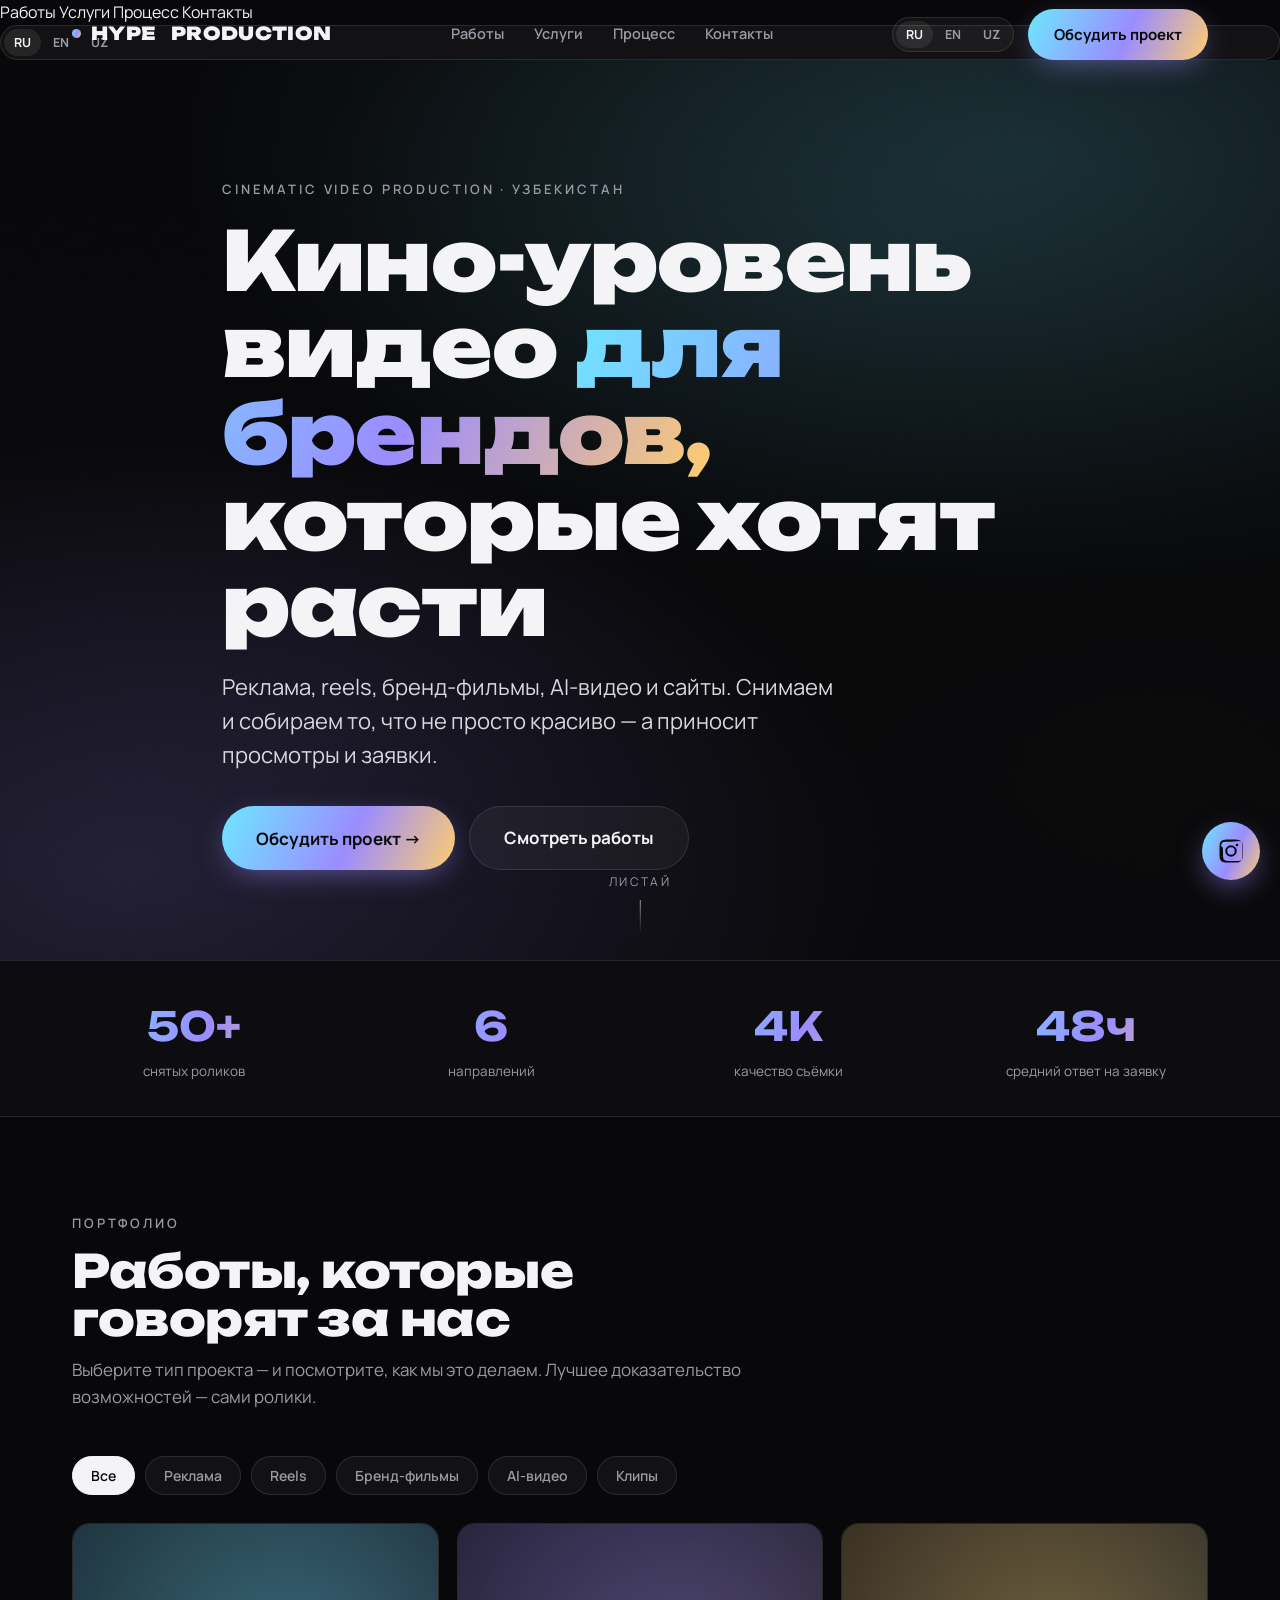
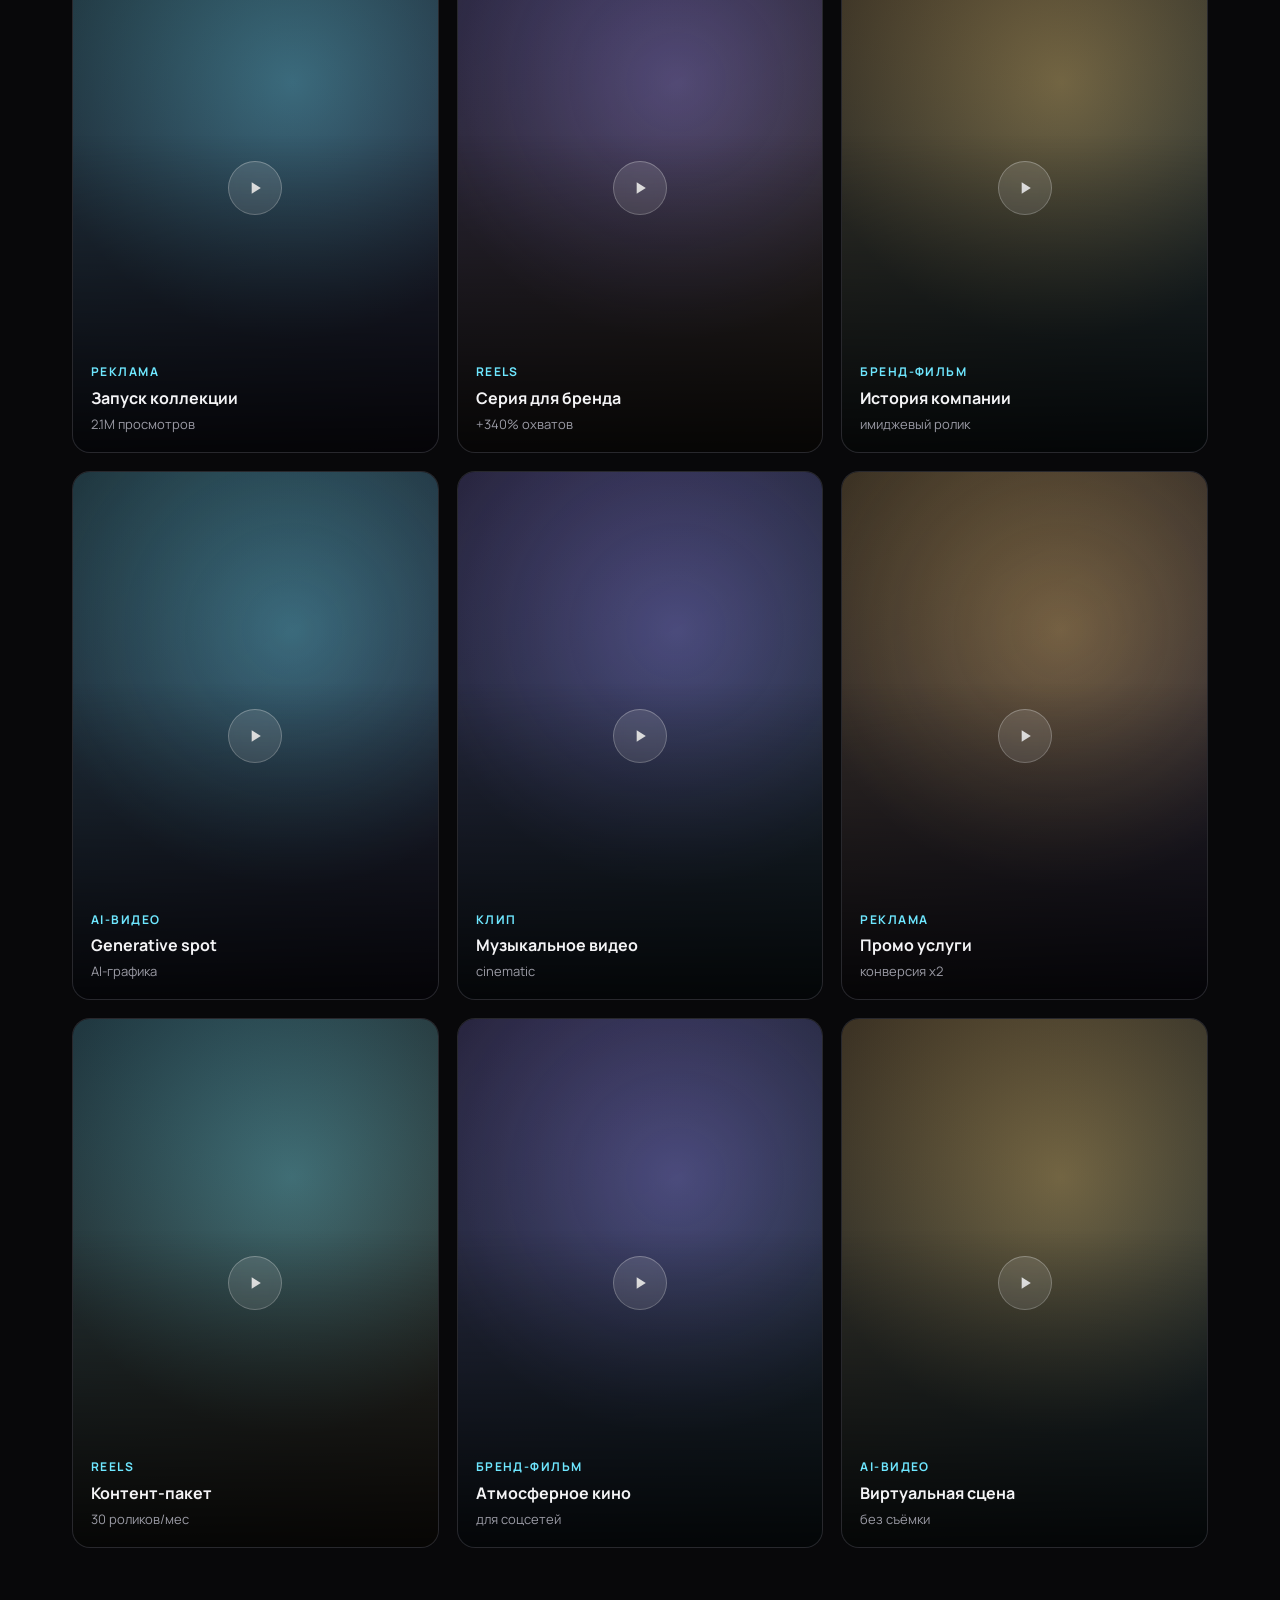
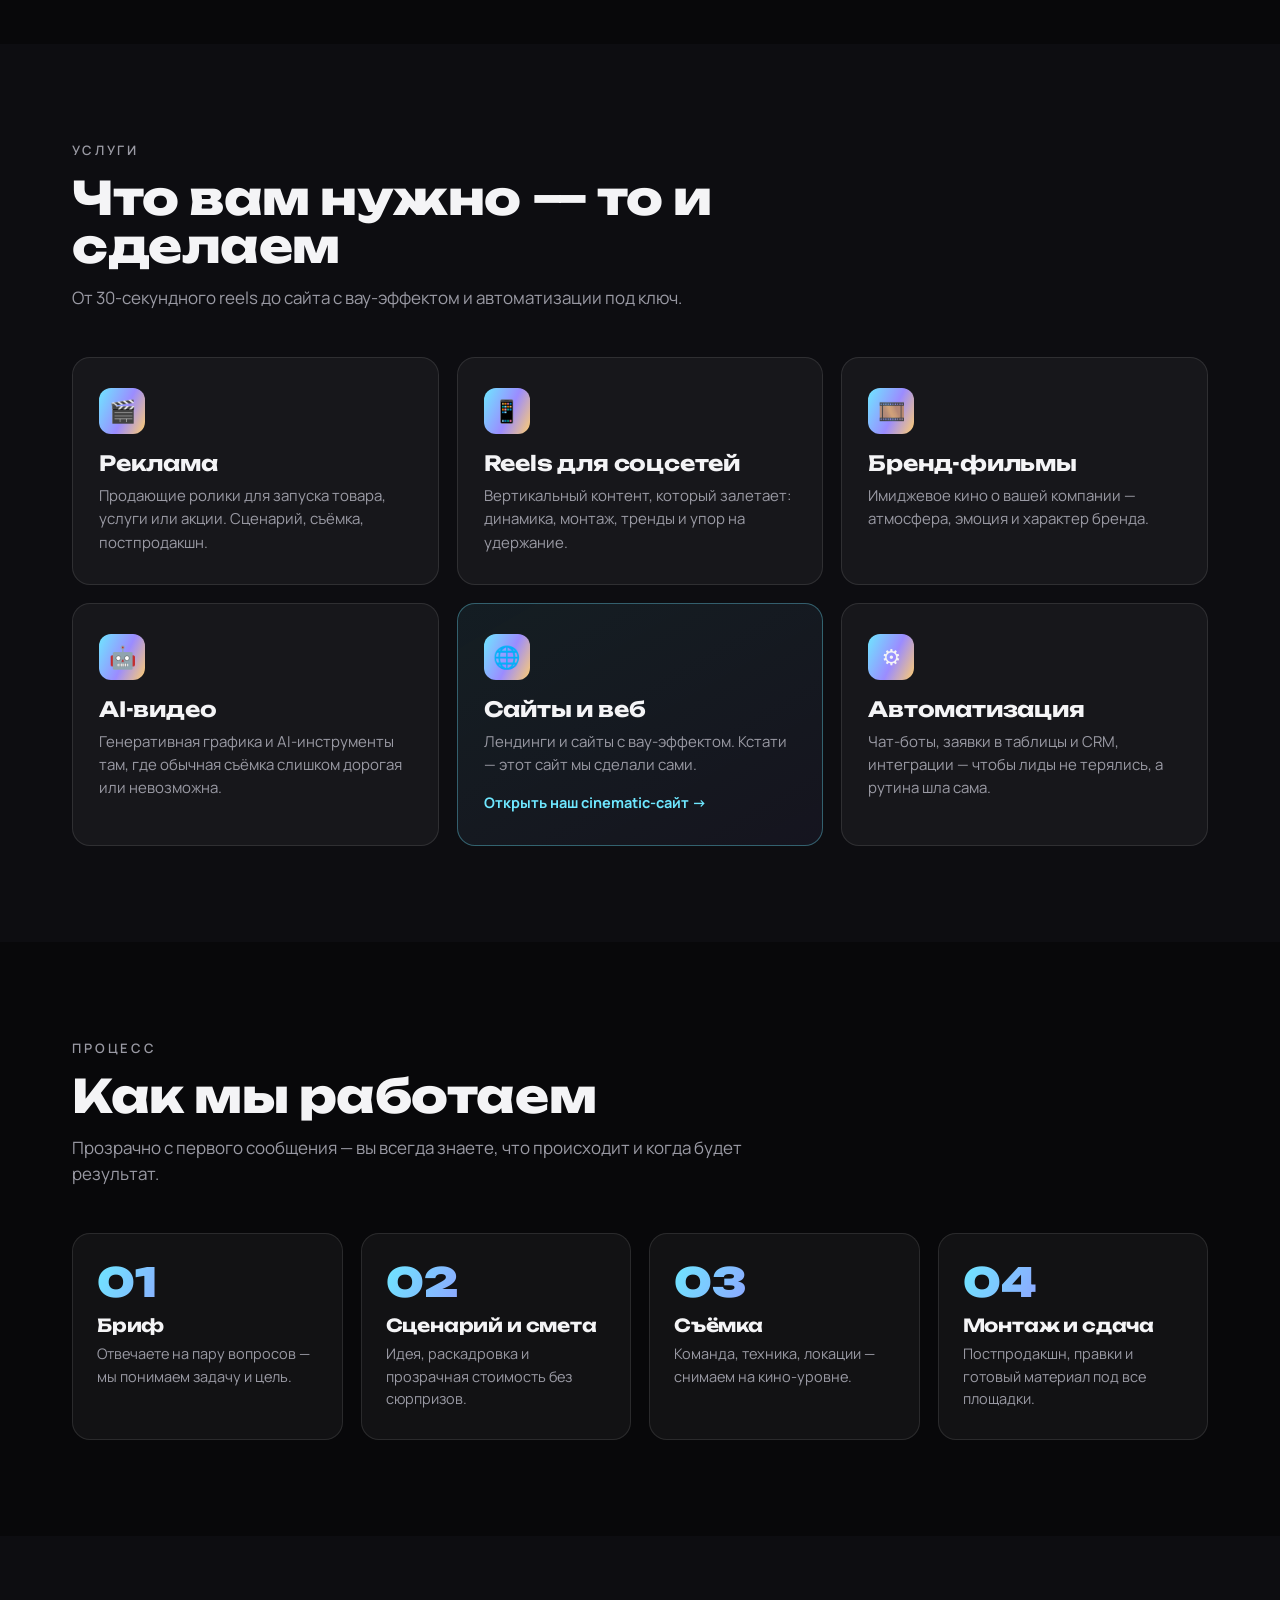
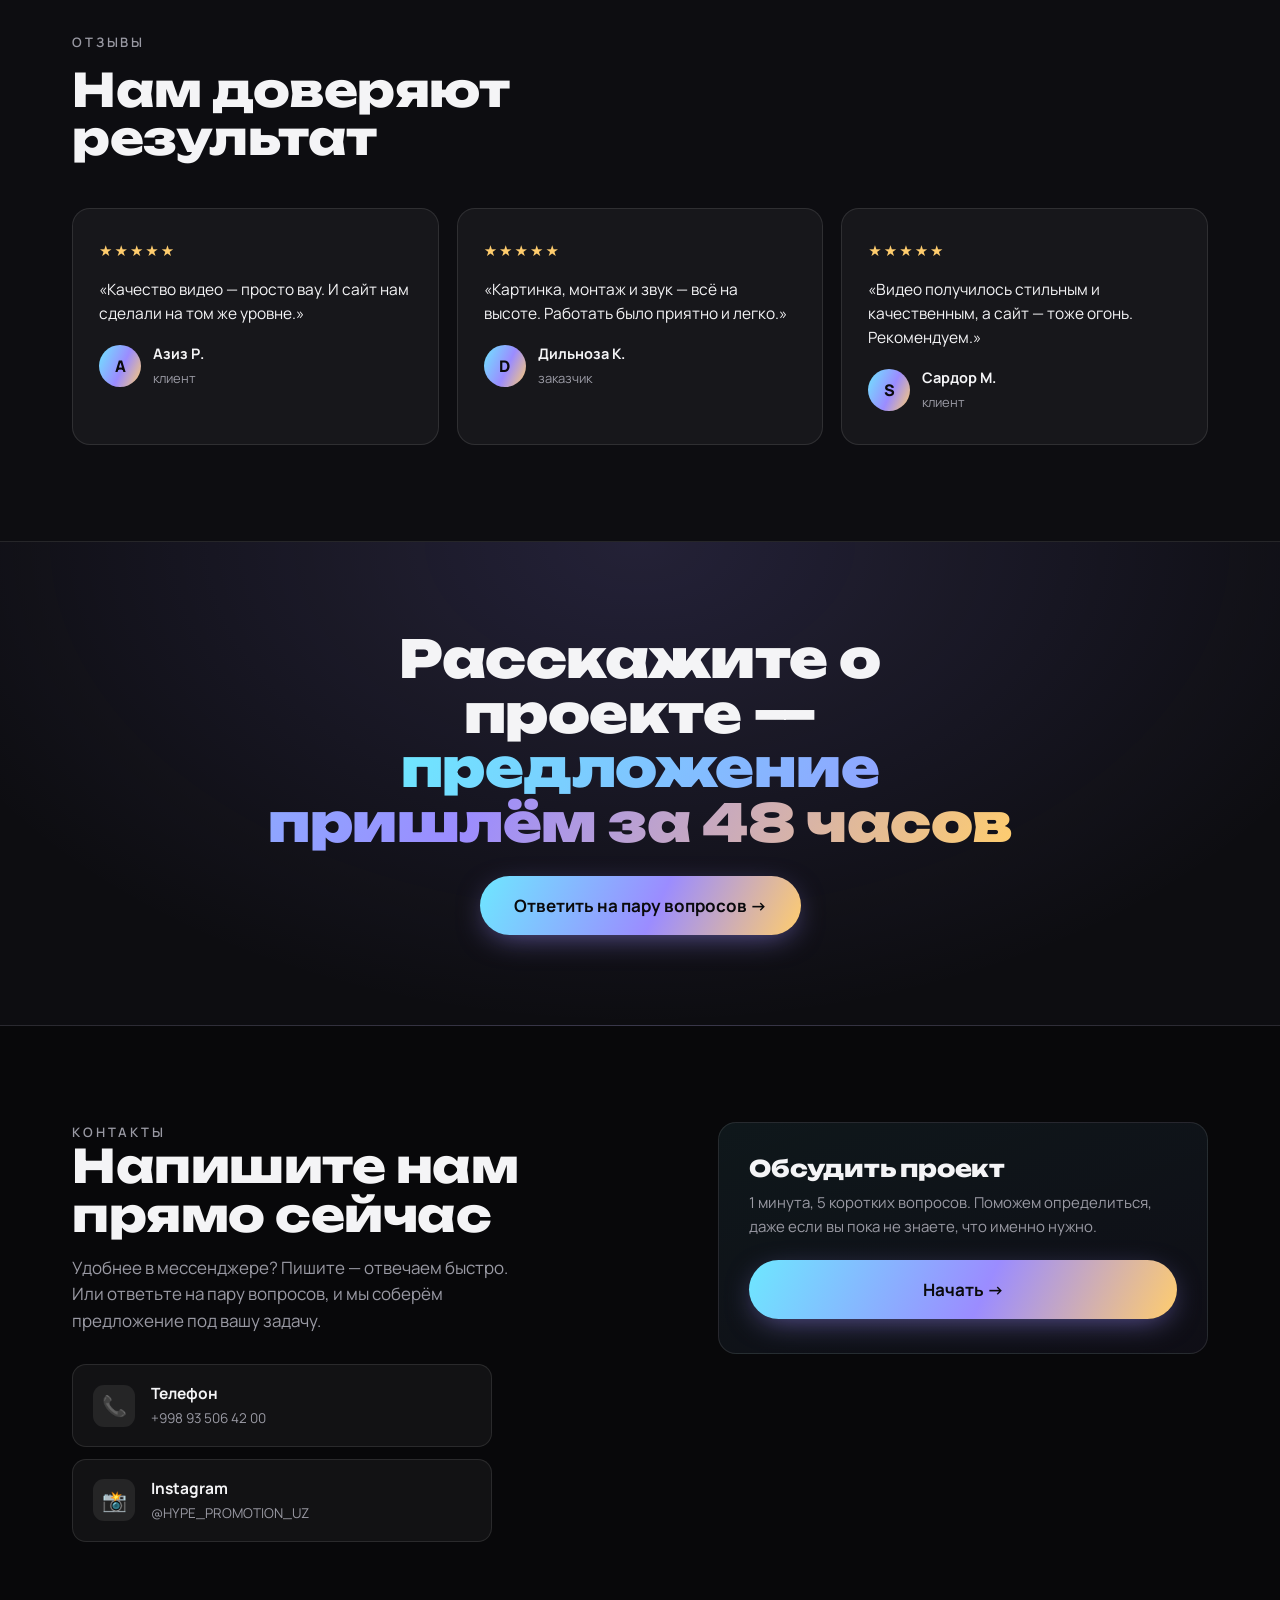
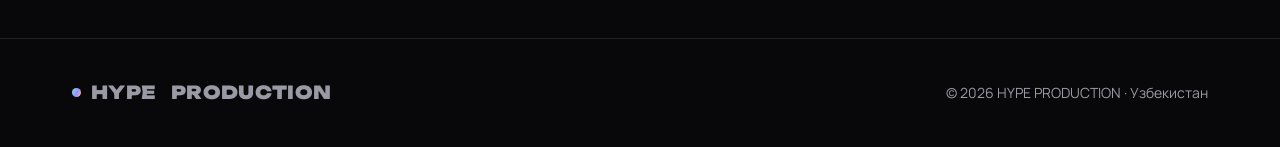
==== hype-production-site/index.html @ b5cebd7f "Update site" ====
<!DOCTYPE html>
<html lang="ru">
<head>
<meta charset="UTF-8" />
<meta name="viewport" content="width=device-width, initial-scale=1.0, viewport-fit=cover" />
<title>HYPE PRODUCTION — кино-уровень видео и сайты для брендов</title>
<meta name="description" content="HYPE PRODUCTION — студия кинематографичного видео-продакшена в Узбекистане. Реклама, reels, бренд-фильмы, AI-видео, сайты и автоматизация. Обсудите проект за 1 минуту." />

<!-- OG / превью для шеринга в соцсетях. Подставьте реальную картинку assets/og-cover.jpg (1200x630) -->
<meta property="og:type" content="website" />
<meta property="og:title" content="HYPE PRODUCTION — кино-уровень видео и сайты" />
<meta property="og:description" content="Снимаем рекламу, reels и бренд-фильмы. Делаем сайты с вау-эффектом. Узбекистан." />
<meta property="og:image" content="assets/og-cover.jpg" />
<meta name="theme-color" content="#08080a" />

<link rel="preconnect" href="https://fonts.googleapis.com" />
<link rel="preconnect" href="https://fonts.gstatic.com" crossorigin />
<link href="https://fonts.googleapis.com/css2?family=Manrope:wght@400;500;600;700;800&family=Unbounded:wght@500;700;900&display=swap" rel="stylesheet" />

<style>
  :root{
    --bg:#08080a;
    --bg-2:#0d0d11;
    --surface:rgba(255,255,255,.045);
    --surface-2:rgba(255,255,255,.08);
    --border:rgba(255,255,255,.10);
    --text:#f4f4f6;
    --muted:#9a9aa4;
    --blue:#6ee7ff;
    --purple:#9b8cff;
    --gold:#ffcd6e;
    --grad:linear-gradient(115deg,var(--blue),var(--purple) 55%,var(--gold));
    --radius:18px;
    --maxw:1180px;
  }
  *{box-sizing:border-box;margin:0;padding:0}
  html{scroll-behavior:smooth}
  body{
    background:var(--bg);
    color:var(--text);
    font-family:'Manrope',system-ui,-apple-system,Segoe UI,Roboto,sans-serif;
    line-height:1.55;
    overflow-x:hidden;
    -webkit-font-smoothing:antialiased;
  }
  h1,h2,h3,.display{font-family:'Unbounded','Manrope',sans-serif;line-height:1.05;letter-spacing:-.01em}
  a{color:inherit;text-decoration:none}
  img,video{max-width:100%;display:block}
  section{position:relative}
  .wrap{max-width:var(--maxw);margin:0 auto;padding:0 22px}
  .grad-text{background:var(--grad);-webkit-background-clip:text;background-clip:text;color:transparent}
  .kicker{font-size:13px;letter-spacing:.22em;text-transform:uppercase;color:var(--muted);font-weight:600}

  /* ---------- buttons ---------- */
  .btn{
    display:inline-flex;align-items:center;gap:9px;justify-content:center;
    font-weight:700;font-size:15px;cursor:pointer;border:0;
    padding:15px 26px;border-radius:999px;transition:.25s transform,.25s box-shadow,.25s background;
    font-family:inherit;
  }
  .btn-primary{background:var(--grad);color:#0a0a0c;box-shadow:0 8px 30px -8px rgba(155,140,255,.6)}
  .btn-primary:hover{transform:translateY(-2px);box-shadow:0 14px 40px -8px rgba(155,140,255,.75)}
  .btn-ghost{background:var(--surface);color:var(--text);border:1px solid var(--border)}
  .btn-ghost:hover{background:var(--surface-2);transform:translateY(-2px)}
  .btn-lg{padding:18px 34px;font-size:17px}

  /* ---------- nav ---------- */
  header.nav{
    position:fixed;top:0;left:0;right:0;z-index:60;
    transition:.3s background,.3s backdrop-filter,.3s border-color;
    border-bottom:1px solid transparent;
  }
  header.nav.scrolled{background:rgba(8,8,10,.72);backdrop-filter:blur(16px);border-bottom-color:var(--border)}
  .nav-inner{display:flex;align-items:center;justify-content:space-between;height:68px}
  .logo{font-family:'Unbounded';font-weight:900;font-size:18px;letter-spacing:.02em;display:flex;align-items:center;gap:10px}
  .logo b{font-weight:900}
  .logo .dot{width:9px;height:9px;border-radius:50%;background:var(--grad)}
  .nav-links{display:flex;gap:30px;align-items:center}
  .nav-links a{font-size:14.5px;color:var(--muted);font-weight:600;transition:.2s color}
  .nav-links a:hover{color:var(--text)}
  .nav-right{display:flex;align-items:center;gap:14px}
  .lang{display:flex;gap:2px;border:1px solid var(--border);border-radius:999px;padding:3px;background:var(--surface)}
  .lang button{background:none;border:0;color:var(--muted);font-size:12.5px;font-weight:700;padding:5px 10px;border-radius:999px;cursor:pointer;font-family:inherit}
  .lang button.active{background:var(--surface-2);color:var(--text)}
  .burger{display:none;background:none;border:0;cursor:pointer;flex-direction:column;gap:5px;padding:8px}
  .burger span{width:22px;height:2px;background:var(--text);border-radius:2px;transition:.3s}

  /* ---------- hero ---------- */
  .hero{min-height:100svh;display:flex;align-items:center;position:relative;overflow:hidden;padding:90px 0 60px}
  .hero-bg{position:absolute;inset:0;z-index:0}
  .hero-bg video{width:100%;height:100%;object-fit:cover;opacity:.55}
  .hero-bg::after{content:"";position:absolute;inset:0;background:
     radial-gradient(120% 90% at 80% 10%,rgba(110,231,255,.12),transparent 55%),
     radial-gradient(110% 90% at 10% 90%,rgba(155,140,255,.16),transparent 55%),
     linear-gradient(180deg,rgba(8,8,10,.55),rgba(8,8,10,.9) 75%,var(--bg))}
  /* cinematic fallback if no video loads */
  .hero-fallback{position:absolute;inset:0;background:
     radial-gradient(80% 60% at 70% 20%,rgba(110,231,255,.18),transparent 60%),
     radial-gradient(70% 60% at 20% 80%,rgba(155,140,255,.22),transparent 60%),
     radial-gradient(50% 50% at 90% 90%,rgba(255,205,110,.12),transparent 60%),#070708;
     z-index:-1}
  .hero-grain{position:absolute;inset:0;opacity:.5;mix-blend-mode:overlay;pointer-events:none;
     background-image:url("data:image/svg+xml,%3Csvg xmlns='http://www.w3.org/2000/svg' width='120' height='120'%3E%3Cfilter id='n'%3E%3CfeTurbulence type='fractalNoise' baseFrequency='.9' numOctaves='2'/%3E%3C/filter%3E%3Crect width='100%25' height='100%25' filter='url(%23n)' opacity='.5'/%3E%3C/svg%3E")}
  .hero-inner{position:relative;z-index:2;max-width:880px}
  .hero h1{font-size:clamp(38px,7vw,82px);font-weight:900;margin:18px 0 22px}
  .hero p.lead{font-size:clamp(17px,2.4vw,22px);color:#d7d7de;max-width:620px;margin-bottom:34px}
  .hero-actions{display:flex;gap:14px;flex-wrap:wrap}
  .scrollhint{position:absolute;bottom:26px;left:50%;transform:translateX(-50%);z-index:2;color:var(--muted);font-size:12px;letter-spacing:.2em;text-transform:uppercase;display:flex;flex-direction:column;align-items:center;gap:8px}
  .scrollhint::after{content:"";width:1px;height:34px;background:linear-gradient(var(--muted),transparent);animation:drop 1.8s infinite}
  @keyframes drop{0%{opacity:0;transform:translateY(-8px)}50%{opacity:1}100%{opacity:0;transform:translateY(8px)}}

  /* ---------- trust bar ---------- */
  .trust{border-top:1px solid var(--border);border-bottom:1px solid var(--border);background:var(--bg-2)}
  .trust-grid{display:grid;grid-template-columns:repeat(4,1fr);gap:10px;padding:34px 0}
  .stat{text-align:center}
  .stat .num{font-family:'Unbounded';font-size:clamp(26px,4vw,40px);font-weight:700}
  .stat .lbl{color:var(--muted);font-size:13.5px;margin-top:4px}

  /* ---------- section shell ---------- */
  .sec{padding:96px 0}
  .sec-head{max-width:680px;margin-bottom:46px}
  .sec-head h2{font-size:clamp(28px,4.6vw,46px);font-weight:800;margin:14px 0 14px}
  .sec-head p{color:var(--muted);font-size:17px}

  /* ---------- works ---------- */
  .filters{display:flex;gap:10px;flex-wrap:wrap;margin-bottom:28px}
  .filters button{background:var(--surface);border:1px solid var(--border);color:var(--muted);padding:9px 18px;border-radius:999px;font-weight:600;font-size:14px;cursor:pointer;font-family:inherit;transition:.2s}
  .filters button.active{background:var(--text);color:#0a0a0c;border-color:var(--text)}
  .works-grid{display:grid;grid-template-columns:repeat(3,1fr);gap:18px}
  .work{position:relative;aspect-ratio:9/13;border-radius:var(--radius);overflow:hidden;cursor:pointer;border:1px solid var(--border);background:#101015;transition:.3s transform}
  .work:hover{transform:translateY(-4px)}
  .work .thumb{position:absolute;inset:0;background-size:cover;background-position:center;transition:.5s transform}
  .work .thumb video{position:absolute;inset:0;width:100%;height:100%;object-fit:cover}
  .work:hover .thumb{transform:scale(1.06)}
  .work .ov{position:absolute;inset:0;display:flex;flex-direction:column;justify-content:flex-end;padding:18px;
     background:linear-gradient(180deg,transparent 40%,rgba(0,0,0,.85))}
  .work .cat{font-size:12px;letter-spacing:.12em;text-transform:uppercase;color:var(--blue);font-weight:700}
  .work .ttl{font-weight:700;font-size:16px;margin-top:4px}
  .work .res{color:var(--muted);font-size:13px;margin-top:3px}
  .work .play{position:absolute;top:50%;left:50%;transform:translate(-50%,-50%);width:54px;height:54px;border-radius:50%;
     background:rgba(255,255,255,.14);backdrop-filter:blur(6px);display:flex;align-items:center;justify-content:center;border:1px solid rgba(255,255,255,.3);transition:.3s}
  .work:hover .play{background:var(--grad);border-color:transparent}
  .work .play svg{width:20px;height:20px;fill:#fff}
  .work:hover .play svg{fill:#0a0a0c}

  /* ---------- services ---------- */
  .serv-grid{display:grid;grid-template-columns:repeat(3,1fr);gap:18px}
  .serv{background:var(--surface);border:1px solid var(--border);border-radius:var(--radius);padding:30px 26px;transition:.3s;position:relative;overflow:hidden}
  .serv:hover{background:var(--surface-2);transform:translateY(-4px)}
  .serv .ic{width:46px;height:46px;border-radius:12px;display:flex;align-items:center;justify-content:center;background:var(--grad);margin-bottom:18px;font-size:22px}
  .serv h3{font-size:21px;font-weight:700;margin-bottom:10px}
  .serv p{color:var(--muted);font-size:15px}
  .serv .lnk{margin-top:16px;display:inline-flex;align-items:center;gap:6px;color:var(--blue);font-weight:700;font-size:14.5px}
  .serv.feature{grid-column:span 1;border-color:rgba(110,231,255,.35);background:linear-gradient(150deg,rgba(110,231,255,.08),rgba(155,140,255,.06))}

  /* ---------- process ---------- */
  .steps{display:grid;grid-template-columns:repeat(4,1fr);gap:18px}
  .step{padding:28px 24px;border:1px solid var(--border);border-radius:var(--radius);background:var(--surface)}
  .step .n{font-family:'Unbounded';font-size:40px;font-weight:900;background:var(--grad);-webkit-background-clip:text;background-clip:text;color:transparent;line-height:1}
  .step h3{font-size:18px;margin:14px 0 8px;font-weight:700}
  .step p{color:var(--muted);font-size:14.5px}

  /* ---------- cases ---------- */
  .cases{display:grid;grid-template-columns:repeat(3,1fr);gap:18px}
  .case{padding:30px 26px;border:1px solid var(--border);border-radius:var(--radius);background:var(--surface)}
  .case .stars{color:var(--gold);font-size:15px;letter-spacing:2px;margin-bottom:14px}
  .case p{font-size:15.5px;margin-bottom:18px}
  .case .who{display:flex;align-items:center;gap:12px}
  .case .av{width:42px;height:42px;border-radius:50%;background:var(--grad);display:flex;align-items:center;justify-content:center;font-weight:800;color:#0a0a0c}
  .case .who b{display:block;font-size:14.5px}
  .case .who span{color:var(--muted);font-size:13px}

  /* ---------- CTA band ---------- */
  .ctaband{padding:90px 0;text-align:center;background:
     radial-gradient(60% 100% at 50% 0%,rgba(155,140,255,.16),transparent),var(--bg-2);
     border-top:1px solid var(--border);border-bottom:1px solid var(--border)}
  .ctaband h2{font-size:clamp(30px,5vw,52px);font-weight:900;max-width:760px;margin:0 auto 26px}

  /* ---------- contact ---------- */
  .contact-grid{display:grid;grid-template-columns:1.1fr .9fr;gap:48px;align-items:start}
  .contact h2{font-size:clamp(28px,4.6vw,46px);font-weight:800;margin-bottom:16px}
  .contact .sub{color:var(--muted);font-size:17px;margin-bottom:30px;max-width:460px}
  .channels{display:flex;flex-direction:column;gap:12px;max-width:420px}
  .channel{display:flex;align-items:center;gap:16px;padding:16px 20px;border:1px solid var(--border);border-radius:14px;background:var(--surface);transition:.25s}
  .channel:hover{background:var(--surface-2);transform:translateX(4px)}
  .channel .ci{width:42px;height:42px;border-radius:11px;display:flex;align-items:center;justify-content:center;font-size:20px;background:var(--surface-2)}
  .channel b{display:block;font-size:15.5px}
  .channel span{color:var(--muted);font-size:13.5px}
  .contact-card{background:linear-gradient(160deg,rgba(110,231,255,.07),rgba(155,140,255,.05));border:1px solid var(--border);border-radius:var(--radius);padding:34px 30px}
  .contact-card h3{font-size:23px;font-weight:800;margin-bottom:10px}
  .contact-card p{color:var(--muted);font-size:15px;margin-bottom:22px}

  /* ---------- footer ---------- */
  footer{padding:40px 0;border-top:1px solid var(--border);color:var(--muted);font-size:14px}
  .foot-inner{display:flex;justify-content:space-between;flex-wrap:wrap;gap:14px;align-items:center}

  /* ---------- floating + sticky ---------- */
  .float-msg{position:fixed;right:20px;bottom:20px;z-index:55;width:58px;height:58px;border-radius:50%;
     background:var(--grad);display:flex;align-items:center;justify-content:center;box-shadow:0 10px 30px -6px rgba(155,140,255,.6);transition:.3s transform;cursor:pointer}
  .float-msg:hover{transform:scale(1.08)}
  .float-msg svg{width:28px;height:28px;fill:#0a0a0c}
  .mobile-bar{display:none}

  /* ---------- reveal anim ---------- */
  .reveal{opacity:0;transform:translateY(26px);transition:.7s cubic-bezier(.2,.7,.2,1)}
  .reveal.in{opacity:1;transform:none}

  /* ====================================================
     QUIZ MODAL
  ==================================================== */
  .modal{position:fixed;inset:0;z-index:100;display:none;align-items:center;justify-content:center;padding:20px;
     background:rgba(4,4,6,.7);backdrop-filter:blur(8px)}
  .modal.open{display:flex}
  .quiz{width:100%;max-width:560px;background:linear-gradient(160deg,#101016,#0a0a0e);border:1px solid var(--border);
     border-radius:24px;overflow:hidden;position:relative;box-shadow:0 40px 120px -30px rgba(0,0,0,.8)}
  .quiz-top{padding:22px 26px 0;display:flex;align-items:center;justify-content:space-between}
  .quiz-step-lbl{font-size:12.5px;letter-spacing:.16em;text-transform:uppercase;color:var(--muted);font-weight:700}
  .quiz-close{background:none;border:0;color:var(--muted);cursor:pointer;font-size:26px;line-height:1;padding:4px}
  .progress{height:4px;background:var(--surface-2);border-radius:4px;margin:16px 26px 0;overflow:hidden}
  .progress .bar{height:100%;width:20%;background:var(--grad);border-radius:4px;transition:.4s width}
  .quiz-body{padding:26px}
  .quiz-q{font-family:'Unbounded';font-size:24px;font-weight:700;margin-bottom:6px}
  .quiz-hint{color:var(--muted);font-size:14.5px;margin-bottom:22px}
  .opts{display:flex;flex-direction:column;gap:10px}
  .opt{display:flex;align-items:center;gap:14px;padding:16px 18px;border:1px solid var(--border);border-radius:14px;
     background:var(--surface);cursor:pointer;transition:.2s;font-size:15.5px;font-weight:600;text-align:left;font-family:inherit;color:var(--text);width:100%}
  .opt:hover{background:var(--surface-2);border-color:rgba(255,255,255,.25);transform:translateX(3px)}
  .opt.sel{border-color:var(--blue);background:rgba(110,231,255,.1)}
  .opt .bullet{width:20px;height:20px;border-radius:50%;border:2px solid var(--border);flex-shrink:0;transition:.2s}
  .opt.sel .bullet{border-color:var(--blue);background:var(--blue);box-shadow:inset 0 0 0 3px #0a0a0e}
  .field{margin-bottom:14px}
  .field label{display:block;font-size:13.5px;color:var(--muted);margin-bottom:7px;font-weight:600}
  .field input,.field textarea{width:100%;background:var(--surface);border:1px solid var(--border);border-radius:12px;
     padding:14px 16px;color:var(--text);font-family:inherit;font-size:15px;transition:.2s}
  .field input:focus,.field textarea:focus{outline:none;border-color:var(--blue);background:var(--surface-2)}
  .field textarea{resize:vertical;min-height:74px}
  .quiz-nav{display:flex;justify-content:space-between;gap:12px;margin-top:22px}
  .quiz-nav .btn{flex:0 0 auto}
  .btn-back{background:none;border:1px solid var(--border);color:var(--muted)}
  .btn-back:hover{color:var(--text);background:var(--surface)}
  .hidden{display:none!important}
  .success{text-align:center;padding:46px 30px}
  .success .check{width:74px;height:74px;border-radius:50%;background:var(--grad);display:flex;align-items:center;justify-content:center;margin:0 auto 22px}
  .success .check svg{width:36px;height:36px;fill:#0a0a0c}
  .success h3{font-family:'Unbounded';font-size:26px;margin-bottom:12px}
  .success p{color:var(--muted);margin-bottom:26px}

  /* ---------- lightbox ---------- */
  .lb{position:fixed;inset:0;z-index:90;display:none;align-items:center;justify-content:center;padding:24px;background:rgba(4,4,6,.92)}
  .lb.open{display:flex}
  .lb-inner{width:100%;max-width:440px;aspect-ratio:9/16;border-radius:18px;overflow:hidden;background:#000;position:relative}
  .lb-inner video{width:100%;height:100%;object-fit:cover}
  .lb-placeholder{position:absolute;inset:0;display:flex;flex-direction:column;align-items:center;justify-content:center;gap:10px;color:var(--muted);text-align:center;padding:30px}
  .lb-close{position:absolute;top:18px;right:22px;color:#fff;font-size:34px;cursor:pointer;z-index:2;line-height:1}

  /* ====================================================
     RESPONSIVE
  ==================================================== */
  @media(max-width:900px){
    .works-grid,.serv-grid,.steps,.cases{grid-template-columns:repeat(2,1fr)}
    .contact-grid{grid-template-columns:1fr;gap:34px}
    .trust-grid{grid-template-columns:repeat(2,1fr);gap:24px}
  }
  @media(max-width:680px){
    .nav-links{display:none}
    .nav-right .lang{display:none}
    .burger{display:flex}
    .sec{padding:70px 0}
    .works-grid,.serv-grid,.steps,.cases{grid-template-columns:1fr}
    .hero h1{font-size:clamp(34px,9vw,52px)}
    .float-msg{bottom:84px}
    .mobile-bar{display:flex;position:fixed;left:0;right:0;bottom:0;z-index:56;padding:12px 16px calc(12px + env(safe-area-inset-bottom));
       background:rgba(8,8,10,.9);backdrop-filter:blur(14px);border-top:1px solid var(--border);gap:10px}
    .mobile-bar .btn{flex:1}
    body{padding-bottom:0}
    /* mobile nav drawer */
    .drawer{position:fixed;inset:0;z-index:59;background:rgba(8,8,10,.97);backdrop-filter:blur(16px);
       display:none;flex-direction:column;padding:90px 26px 40px;gap:6px}
    .drawer.open{display:flex}
    .drawer a{font-size:22px;font-family:'Unbounded';font-weight:700;padding:14px 0;border-bottom:1px solid var(--border)}
    .drawer .lang{display:flex;margin-top:20px;align-self:flex-start}
  }
</style>
</head>
<body>

<!-- ============ NAV ============ -->
<header class="nav" id="nav">
  <div class="wrap nav-inner">
    <a href="#hero" class="logo"><span class="dot"></span><b>HYPE</b>&nbsp;PRODUCTION</a>
    <nav class="nav-links">
      <a href="#works" data-i18n="navWorks">Работы</a>
      <a href="#services" data-i18n="navServices">Услуги</a>
      <a href="#process" data-i18n="navProcess">Процесс</a>
      <a href="#contact" data-i18n="navContacts">Контакты</a>
    </nav>
    <div class="nav-right">
      <div class="lang" id="lang">
        <button class="active" data-l="ru">RU</button>
        <button data-l="en">EN</button>
        <button data-l="uz">UZ</button>
      </div>
      <button class="btn btn-primary js-open-quiz" data-i18n="navCta">Обсудить проект</button>
      <button class="burger" id="burger" aria-label="Меню"><span></span><span></span><span></span></button>
    </div>
  </div>
</header>

<!-- mobile drawer -->
<div class="drawer" id="drawer">
  <a href="#works" class="js-drawer-link" data-i18n="navWorks">Работы</a>
  <a href="#services" class="js-drawer-link" data-i18n="navServices">Услуги</a>
  <a href="#process" class="js-drawer-link" data-i18n="navProcess">Процесс</a>
  <a href="#contact" class="js-drawer-link" data-i18n="navContacts">Контакты</a>
  <div class="lang">
    <button class="active" data-l="ru">RU</button>
    <button data-l="en">EN</button>
    <button data-l="uz">UZ</button>
  </div>
</div>

<!-- ============ HERO ============ -->
<section class="hero" id="hero">
  <div class="hero-fallback"></div>
  <div class="hero-bg">
    <!-- Шоурил берётся из assets/hero-video.mp4. Замените файл, чтобы сменить ролик. -->
    <video autoplay muted loop playsinline>
      <source src="assets/hero-video.mp4" type="video/mp4" />
    </video>
  </div>
  <div class="hero-grain"></div>
  <div class="wrap hero-inner">
    <div class="kicker reveal" data-i18n="heroKicker">Cinematic video production · Узбекистан</div>
    <h1 class="reveal"><span data-i18n="heroTitleA">Кино-уровень видео </span><span class="grad-text" data-i18n="heroTitleB">для брендов,</span><span data-i18n="heroTitleC"> которые хотят расти</span></h1>
    <p class="lead reveal" data-i18n="heroLead">Реклама, reels, бренд-фильмы, AI-видео и сайты. Снимаем и собираем то, что не просто красиво — а приносит просмотры и заявки.</p>
    <div class="hero-actions reveal">
      <button class="btn btn-primary btn-lg js-open-quiz" data-i18n="heroBtnQuiz">Обсудить проект →</button>
      <a href="#works" class="btn btn-ghost btn-lg" data-i18n="heroBtnWorks">Смотреть работы</a>
    </div>
  </div>
  <div class="scrollhint" data-i18n="scrollHint">Листай</div>
</section>

<!-- ============ TRUST ============ -->
<section class="trust">
  <div class="wrap trust-grid">
    <div class="stat reveal"><div class="num grad-text">50+</div><div class="lbl" data-i18n="trust1lbl">снятых роликов</div></div>
    <div class="stat reveal"><div class="num grad-text">6</div><div class="lbl" data-i18n="trust2lbl">направлений</div></div>
    <div class="stat reveal"><div class="num grad-text" data-i18n="trust3num">4K</div><div class="lbl" data-i18n="trust3lbl">качество съёмки</div></div>
    <div class="stat reveal"><div class="num grad-text" data-i18n="trust4num">48ч</div><div class="lbl" data-i18n="trust4lbl">средний ответ на заявку</div></div>
  </div>
</section>

<!-- ============ WORKS ============ -->
<section class="sec" id="works">
  <div class="wrap">
    <div class="sec-head reveal">
      <div class="kicker" data-i18n="worksKicker">Портфолио</div>
      <h2 data-i18n="worksH2">Работы, которые говорят за нас</h2>
      <p data-i18n="worksP">Выберите тип проекта — и посмотрите, как мы это делаем. Лучшее доказательство возможностей это сами ролики.</p>
    </div>

    <div class="filters reveal" id="filters">
      <button class="active" data-f="all" data-i18n="filterAll">Все</button>
      <button data-f="ad" data-i18n="filterAd">Реклама</button>
      <button data-f="reels" data-i18n="filterReels">Reels</button>
      <button data-f="brand" data-i18n="filterBrand">Бренд-фильмы</button>
      <button data-f="ai" data-i18n="filterAi">AI-видео</button>
      <button data-f="clip" data-i18n="filterClip">Клипы</button>
    </div>

    <div class="works-grid" id="worksGrid"><!-- JS заполняет --></div>
  </div>
</section>

<!-- ============ SERVICES ============ -->
<section class="sec" id="services" style="background:var(--bg-2)">
  <div class="wrap">
    <div class="sec-head reveal">
      <div class="kicker" data-i18n="servKicker">Услуги</div>
      <h2 data-i18n="servH2">Что вам нужно — то и сделаем</h2>
      <p data-i18n="servP">От 30-секундного reels до сайта с вау-эффектом и автоматизации под ключ.</p>
    </div>
    <div class="serv-grid">
      <div class="serv reveal"><div class="ic">🎬</div><h3 data-i18n="serv1Title">Реклама</h3><p data-i18n="serv1Desc">Продающие ролики для запуска товара, услуги или акции. Сценарий, съёмка, постпродакшн.</p></div>
      <div class="serv reveal"><div class="ic">📱</div><h3 data-i18n="serv2Title">Reels для соцсетей</h3><p data-i18n="serv2Desc">Вертикальный контент, который залетает: динамика, монтаж, тренды и упор на удержание.</p></div>
      <div class="serv reveal"><div class="ic">🎞️</div><h3 data-i18n="serv3Title">Бренд-фильмы</h3><p data-i18n="serv3Desc">Имиджевое кино о вашей компании — атмосфера, эмоция и характер бренда.</p></div>
      <div class="serv reveal"><div class="ic">🤖</div><h3 data-i18n="serv4Title">AI-видео</h3><p data-i18n="serv4Desc">Генеративная графика и AI-инструменты там, где обычная съёмка слишком дорогая или невозможна.</p></div>
      <div class="serv feature reveal">
        <div class="ic">🌐</div><h3 data-i18n="serv5Title">Сайты и веб</h3>
        <p data-i18n="serv5Desc">Лендинги и сайты с вау-эффектом. Кстати — этот сайт мы сделали сами.</p>
        <a class="lnk" href="https://awesome2-ten.vercel.app/?mode=cinematic" target="_blank" rel="noopener" data-i18n="serv5Link">Открыть наш cinematic-сайт →</a>
      </div>
      <div class="serv reveal"><div class="ic">⚙️</div><h3 data-i18n="serv6Title">Автоматизация</h3><p data-i18n="serv6Desc">Чат-боты, заявки в таблицы и CRM, интеграции — чтобы лиды не терялись, а рутина шла сама.</p></div>
    </div>
  </div>
</section>

<!-- ============ PROCESS ============ -->
<section class="sec" id="process">
  <div class="wrap">
    <div class="sec-head reveal">
      <div class="kicker" data-i18n="procKicker">Процесс</div>
      <h2 data-i18n="procH2">Как мы работаем</h2>
      <p data-i18n="procP">Прозрачно с первого сообщения — вы всегда знаете, что происходит и когда будет результат.</p>
    </div>
    <div class="steps">
      <div class="step reveal"><div class="n">01</div><h3 data-i18n="step1Title">Бриф</h3><p data-i18n="step1Desc">Отвечаете на пару вопросов — мы понимаем задачу и цель.</p></div>
      <div class="step reveal"><div class="n">02</div><h3 data-i18n="step2Title">Сценарий и смета</h3><p data-i18n="step2Desc">Идея, раскадровка и прозрачная стоимость без сюрпризов.</p></div>
      <div class="step reveal"><div class="n">03</div><h3 data-i18n="step3Title">Съёмка</h3><p data-i18n="step3Desc">Команда, техника, локации — снимаем на кино-уровне.</p></div>
      <div class="step reveal"><div class="n">04</div><h3 data-i18n="step4Title">Монтаж и сдача</h3><p data-i18n="step4Desc">Постпродакшн, правки и готовый материал под все площадки.</p></div>
    </div>
  </div>
</section>

<!-- ============ CASES ============ -->
<section class="sec" id="cases" style="background:var(--bg-2)">
  <div class="wrap">
    <div class="sec-head reveal">
      <div class="kicker" data-i18n="casesKicker">Отзывы</div>
      <h2 data-i18n="casesH2">Нам доверяют результат</h2>
    </div>
    <div class="cases">
      <div class="case reveal"><div class="stars">★★★★★</div><p data-i18n="case1Text">«Качество видео — просто вау. И сайт нам сделали на том же уровне.»</p><div class="who"><div class="av">A</div><div><b>Азиз Р.</b><span data-i18n="case1Role">клиент</span></div></div></div>
      <div class="case reveal"><div class="stars">★★★★★</div><p data-i18n="case2Text">«Картинка, монтаж и звук — всё на высоте. Работать было приятно и легко.»</p><div class="who"><div class="av">D</div><div><b>Дильноза К.</b><span data-i18n="case2Role">заказчик</span></div></div></div>
      <div class="case reveal"><div class="stars">★★★★★</div><p data-i18n="case3Text">«Видео получилось стильным и качественным, а сайт — тоже огонь. Рекомендуем.»</p><div class="who"><div class="av">S</div><div><b>Сардор М.</b><span data-i18n="case3Role">клиент</span></div></div></div>
    </div>
  </div>
</section>

<!-- ============ CTA BAND ============ -->
<section class="ctaband">
  <div class="wrap">
    <h2 class="reveal"><span data-i18n="ctaH2a">Расскажите о проекте — </span><span class="grad-text" data-i18n="ctaH2b">предложение пришлём за 48 часов</span></h2>
    <button class="btn btn-primary btn-lg js-open-quiz reveal" data-i18n="ctaBtn">Ответить на пару вопросов →</button>
  </div>
</section>

<!-- ============ CONTACT ============ -->
<section class="sec contact" id="contact">
  <div class="wrap contact-grid">
    <div>
      <div class="kicker reveal" data-i18n="contactKicker">Контакты</div>
      <h2 class="reveal" data-i18n="contactH2">Напишите нам прямо сейчас</h2>
      <p class="sub reveal" data-i18n="contactSub">Удобнее в мессенджере? Пишите — отвечаем быстро. Или ответьте на пару вопросов, и мы соберём предложение под вашу задачу.</p>
      <div class="channels">
        <a class="channel reveal" href="tel:+998935064200"><div class="ci">📞</div><div><b data-i18n="chPhone">Телефон</b><span>+998 93 506 42 00</span></div></a>
        <a class="channel reveal" href="https://instagram.com/HYPE_PROMOTION_UZ" target="_blank" rel="noopener"><div class="ci">📸</div><div><b>Instagram</b><span>@HYPE_PROMOTION_UZ</span></div></a>
      </div>
    </div>
    <div class="contact-card reveal">
      <h3 data-i18n="contactCardH3">Обсудить проект</h3>
      <p data-i18n="contactCardP">1 минута, 5 коротких вопросов. Поможем определиться, даже если вы пока не знаете, что именно нужно.</p>
      <button class="btn btn-primary btn-lg js-open-quiz" style="width:100%" data-i18n="contactCardBtn">Начать →</button>
    </div>
  </div>
</section>

<!-- ============ FOOTER ============ -->
<footer>
  <div class="wrap foot-inner">
    <div class="logo"><span class="dot"></span><b>HYPE</b>&nbsp;PRODUCTION</div>
    <div data-i18n="footerCopy">© 2026 HYPE PRODUCTION · Узбекистан</div>
  </div>
</footer>

<!-- floating messenger -->
<a class="float-msg" href="https://instagram.com/HYPE_PROMOTION_UZ" target="_blank" rel="noopener" aria-label="Instagram">
  <svg viewBox="0 0 24 24"><path d="M12 2.2c3.2 0 3.6 0 4.85.07 1.17.05 1.8.25 2.23.41.56.22.96.48 1.38.9.42.42.68.82.9 1.38.16.42.36 1.06.41 2.23.06 1.27.07 1.65.07 4.85s0 3.58-.07 4.85c-.05 1.17-.25 1.8-.41 2.23-.22.56-.48.96-.9 1.38-.42.42-.82.68-1.38.9-.42.16-1.06.36-2.23.41-1.27.06-1.65.07-4.85.07s-3.58 0-4.85-.07c-1.17-.05-1.8-.25-2.23-.41a3.7 3.7 0 0 1-1.38-.9 3.7 3.7 0 0 1-.9-1.38c-.16-.42-.36-1.06-.41-2.23-.06-1.27-.07-1.65-.07-4.85s.01-3.58.07-4.85c.05-1.17.25-1.8.41-2.23.22-.56.48-.96.9-1.38.42-.42.82-.68 1.38-.9.42-.16 1.06-.36 2.23-.41C8.42 2.21 8.8 2.2 12 2.2zm0 1.8c-3.15 0-3.5.01-4.74.07-.9.04-1.38.19-1.7.32-.43.16-.74.36-1.06.68-.32.32-.52.63-.68 1.06-.13.32-.28.8-.32 1.7C5.16 8.5 5.15 8.85 5.15 12s.01 3.5.07 4.74c.04.9.19 1.38.32 1.7.16.43.36.74.68 1.06.32.32.63.52 1.06.68.32.13.8.28 1.7.32 1.24.06 1.59.07 4.74.07s3.5-.01 4.74-.07c.9-.04 1.38-.19 1.7-.32.43-.16.74-.36 1.06-.68.32-.32.52-.63.68-1.06.13-.32.28-.8.32-1.7.06-1.24.07-1.59.07-4.74s-.01-3.5-.07-4.74c-.04-.9-.19-1.38-.32-1.7a2.85 2.85 0 0 0-.68-1.06 2.85 2.85 0 0 0-1.06-.68c-.32-.13-.8-.28-1.7-.32C15.5 4.01 15.15 4 12 4zm0 3.06A4.94 4.94 0 1 0 12 16.94 4.94 4.94 0 0 0 12 7.06zm0 8.14A3.2 3.2 0 1 1 12 8.8a3.2 3.2 0 0 1 0 6.4zm6.28-8.34a1.15 1.15 0 1 1-2.3 0 1.15 1.15 0 0 1 2.3 0z"/></svg>
</a>

<!-- mobile sticky bar -->
<div class="mobile-bar">
  <a class="btn btn-ghost" href="https://instagram.com/HYPE_PROMOTION_UZ" target="_blank" rel="noopener" data-i18n="mobileBarInsta">Instagram</a>
  <button class="btn btn-primary js-open-quiz" data-i18n="navCta">Обсудить проект</button>
</div>

<!-- ============ QUIZ MODAL ============ -->
<div class="modal" id="quizModal">
  <div class="quiz">
    <div class="quiz-top">
      <span class="quiz-step-lbl" id="stepLbl">Шаг 1 из 5</span>
      <button class="quiz-close" id="quizClose" aria-label="Закрыть">×</button>
    </div>
    <div class="progress"><div class="bar" id="progBar"></div></div>
    <div class="quiz-body" id="quizBody"><!-- JS рендерит --></div>
  </div>
</div>

<!-- ============ LIGHTBOX ============ -->
<div class="lb" id="lightbox">
  <span class="lb-close" id="lbClose">×</span>
  <div class="lb-inner" id="lbInner"></div>
</div>

<script>
/* ============================================================
   КОНФИГ — отредактируйте под себя в одном месте
============================================================ */
const CONFIG = {
  // Вставьте сюда URL веб-приложения Apps Script после деплоя.
  // Пока пусто — опросник работает в демо-режиме (данные в консоль).
  APPS_SCRIPT_URL: "",
  INSTAGRAM: "https://instagram.com/HYPE_PROMOTION_UZ",
  PHONE: "+998935064200",
};

/* ============================================================
   I18N — все тексты сайта на 3 языках (RU / EN / UZ)
============================================================ */
const I18N = {
  ru: {
    navWorks:"Работы", navServices:"Услуги", navProcess:"Процесс", navContacts:"Контакты", navCta:"Обсудить проект",
    heroKicker:"Cinematic video production · Узбекистан",
    heroTitleA:"Кино-уровень видео ", heroTitleB:"для брендов,", heroTitleC:" которые хотят расти",
    heroLead:"Реклама, reels, бренд-фильмы, AI-видео и сайты. Снимаем и собираем то, что не просто красиво — а приносит просмотры и заявки.",
    heroBtnQuiz:"Обсудить проект →", heroBtnWorks:"Смотреть работы", scrollHint:"Листай",
    trust1lbl:"снятых роликов", trust2lbl:"направлений", trust3num:"4K", trust3lbl:"качество съёмки", trust4num:"48ч", trust4lbl:"средний ответ на заявку",
    worksKicker:"Портфолио", worksH2:"Работы, которые говорят за нас", worksP:"Выберите тип проекта — и посмотрите, как мы это делаем. Лучшее доказательство возможностей — сами ролики.",
    filterAll:"Все", filterAd:"Реклама", filterReels:"Reels", filterBrand:"Бренд-фильмы", filterAi:"AI-видео", filterClip:"Клипы",
    servKicker:"Услуги", servH2:"Что вам нужно — то и сделаем", servP:"От 30-секундного reels до сайта с вау-эффектом и автоматизации под ключ.",
    serv1Title:"Реклама", serv1Desc:"Продающие ролики для запуска товара, услуги или акции. Сценарий, съёмка, постпродакшн.",
    serv2Title:"Reels для соцсетей", serv2Desc:"Вертикальный контент, который залетает: динамика, монтаж, тренды и упор на удержание.",
    serv3Title:"Бренд-фильмы", serv3Desc:"Имиджевое кино о вашей компании — атмосфера, эмоция и характер бренда.",
    serv4Title:"AI-видео", serv4Desc:"Генеративная графика и AI-инструменты там, где обычная съёмка слишком дорогая или невозможна.",
    serv5Title:"Сайты и веб", serv5Desc:"Лендинги и сайты с вау-эффектом. Кстати — этот сайт мы сделали сами.", serv5Link:"Открыть наш cinematic-сайт →",
    serv6Title:"Автоматизация", serv6Desc:"Чат-боты, заявки в таблицы и CRM, интеграции — чтобы лиды не терялись, а рутина шла сама.",
    procKicker:"Процесс", procH2:"Как мы работаем", procP:"Прозрачно с первого сообщения — вы всегда знаете, что происходит и когда будет результат.",
    step1Title:"Бриф", step1Desc:"Отвечаете на пару вопросов — мы понимаем задачу и цель.",
    step2Title:"Сценарий и смета", step2Desc:"Идея, раскадровка и прозрачная стоимость без сюрпризов.",
    step3Title:"Съёмка", step3Desc:"Команда, техника, локации — снимаем на кино-уровне.",
    step4Title:"Монтаж и сдача", step4Desc:"Постпродакшн, правки и готовый материал под все площадки.",
    casesKicker:"Отзывы", casesH2:"Нам доверяют результат",
    case1Text:"«Качество видео — просто вау. И сайт нам сделали на том же уровне.»", case1Role:"клиент",
    case2Text:"«Картинка, монтаж и звук — всё на высоте. Работать было приятно и легко.»", case2Role:"заказчик",
    case3Text:"«Видео получилось стильным и качественным, а сайт — тоже огонь. Рекомендуем.»", case3Role:"клиент",
    ctaH2a:"Расскажите о проекте — ", ctaH2b:"предложение пришлём за 48 часов", ctaBtn:"Ответить на пару вопросов →",
    contactKicker:"Контакты", contactH2:"Напишите нам прямо сейчас", contactSub:"Удобнее в мессенджере? Пишите — отвечаем быстро. Или ответьте на пару вопросов, и мы соберём предложение под вашу задачу.",
    chPhone:"Телефон",
    contactCardH3:"Обсудить проект", contactCardP:"1 минута, 5 коротких вопросов. Поможем определиться, даже если вы пока не знаете, что именно нужно.", contactCardBtn:"Начать →",
    footerCopy:"© 2026 HYPE PRODUCTION · Узбекистан", mobileBarInsta:"Instagram",
    stepTpl:"Шаг %n из %t",
    qServiceQ:"Что вам нужно?", qServiceHint:"Выберите направление — дальше подскажем под вашу задачу.",
    qPurposeQ:"Для чего это нужно?", qPurposeHint:"Поможет точнее понять задачу и собрать смету.",
    qTimelineQ:"Когда нужен результат?", qTimelineHint:"Поможем спланировать сроки.",
    qBudgetQ:"Ориентир по бюджету", qBudgetHint:"Примерная вилка — чтобы предложить оптимальный формат.",
    qContactQ:"Куда прислать предложение?", qContactHint:"Свяжемся в течение 48 часов.",
    fName:"Ваше имя", fNamePh:"Имя", fContact:"Телефон или Instagram", fContactPh:"+998… или @username", fComment:"Пара слов о проекте (необязательно)", fCommentPh:"Коротко о задаче",
    qErr:"Заполните имя и контакт", backBtn:"← Назад", submitBtn:"Отправить заявку →", sendingTxt:"Отправляем…", doneLbl:"Готово",
    successPre:"Спасибо, ", successP1:"По вашим ответам уже готовим предложение. Свяжемся в течение 48 часов.", successP2:"Хотите быстрее — напишите нам сразу:", successBtn:"Написать в Instagram →",
    lbPlaceholder:"Здесь будет ваше видео",
    cat:{ ad:"Реклама", reels:"Reels", brand:"Бренд-фильм", ai:"AI-видео", clip:"Клип" },
    works:[
      {title:"Запуск коллекции", res:"2.1M просмотров"},
      {title:"Серия для бренда", res:"+340% охватов"},
      {title:"История компании", res:"имиджевый ролик"},
      {title:"Generative spot", res:"AI-графика"},
      {title:"Музыкальное видео", res:"cinematic"},
      {title:"Промо услуги", res:"конверсия x2"},
      {title:"Контент-пакет", res:"30 роликов/мес"},
      {title:"Атмосферное кино", res:"для соцсетей"},
      {title:"Виртуальная сцена", res:"без съёмки"},
    ],
    services:[
      {v:"video", l:"Видео"}, {v:"site", l:"Сайт"}, {v:"reels", l:"Reels для соцсетей"}, {v:"automation", l:"Автоматизация"}, {v:"unknown", l:"Не знаю — подскажите"},
    ],
    purpose:{
      video:["Реклама товара или услуги","Имидж бренда","Запуск продукта","Контент для соцсетей","Съёмка мероприятия"],
      site:["Лендинг","Интернет-магазин","Корпоративный сайт","Сайт с вау-эффектом (как этот)"],
      reels:["Продвижение продукта","Личный бренд","Прогрев аудитории","Регулярный контент"],
      automation:["Чат-боты","Заявки в CRM/таблицы","Интеграции сервисов","Пока не уверен"],
    },
    timeline:["Срочно (до 2 недель)","В течение месяца","1–3 месяца","Пока выбираю"],
    budget:["до $500","$500–1500","$1500–5000","$5000+","Обсудим индивидуально"],
  },

  en: {
    navWorks:"Work", navServices:"Services", navProcess:"Process", navContacts:"Contacts", navCta:"Discuss project",
    heroKicker:"Cinematic video production · Uzbekistan",
    heroTitleA:"Cinema-grade video ", heroTitleB:"for brands", heroTitleC:" that want to grow",
    heroLead:"Ads, reels, brand films, AI video and websites. We make work that isn't just beautiful — it brings views and leads.",
    heroBtnQuiz:"Discuss project →", heroBtnWorks:"View work", scrollHint:"Scroll",
    trust1lbl:"videos filmed", trust2lbl:"directions", trust3num:"4K", trust3lbl:"shooting quality", trust4num:"48h", trust4lbl:"avg. response to a request",
    worksKicker:"Portfolio", worksH2:"Work that speaks for us", worksP:"Pick a project type and see how we do it. The best proof of what we can do is the videos themselves.",
    filterAll:"All", filterAd:"Ads", filterReels:"Reels", filterBrand:"Brand films", filterAi:"AI video", filterClip:"Clips",
    servKicker:"Services", servH2:"Whatever you need — we'll make it", servP:"From a 30-second reel to a wow-effect website and turnkey automation.",
    serv1Title:"Advertising", serv1Desc:"Selling videos to launch a product, service or promo. Script, shooting, post-production.",
    serv2Title:"Reels for social media", serv2Desc:"Vertical content that takes off: dynamics, editing, trends and a focus on retention.",
    serv3Title:"Brand films", serv3Desc:"Image films about your company — atmosphere, emotion and brand character.",
    serv4Title:"AI video", serv4Desc:"Generative graphics and AI tools where regular shooting is too expensive or impossible.",
    serv5Title:"Websites & web", serv5Desc:"Landing pages and wow-effect websites. By the way — we built this site ourselves.", serv5Link:"Open our cinematic site →",
    serv6Title:"Automation", serv6Desc:"Chatbots, leads into sheets and CRM, integrations — so leads aren't lost and the routine runs itself.",
    procKicker:"Process", procH2:"How we work", procP:"Transparent from the first message — you always know what's happening and when the result is ready.",
    step1Title:"Brief", step1Desc:"You answer a few questions — we understand the task and the goal.",
    step2Title:"Script & quote", step2Desc:"Idea, storyboard and transparent pricing with no surprises.",
    step3Title:"Filming", step3Desc:"Team, gear, locations — we shoot at cinema level.",
    step4Title:"Editing & delivery", step4Desc:"Post-production, edits and final material for every platform.",
    casesKicker:"Reviews", casesH2:"They trust us with the result",
    case1Text:"“The video quality is just wow — and they built the site to the same level.”", case1Role:"client",
    case2Text:"“Picture, editing and sound — all top-notch. Smooth and easy to work with.”", case2Role:"client",
    case3Text:"“The video came out stylish and high-quality, and the site is fire too. Recommend.”", case3Role:"client",
    ctaH2a:"Tell us about your project — ", ctaH2b:"we'll send a proposal in 48 hours", ctaBtn:"Answer a few questions →",
    contactKicker:"Contacts", contactH2:"Message us right now", contactSub:"Prefer a messenger? Write to us — we reply fast. Or answer a few questions and we'll put together a proposal for your task.",
    chPhone:"Phone",
    contactCardH3:"Discuss project", contactCardP:"1 minute, 5 short questions. We'll help you decide, even if you don't yet know what you need.", contactCardBtn:"Start →",
    footerCopy:"© 2026 HYPE PRODUCTION · Uzbekistan", mobileBarInsta:"Instagram",
    stepTpl:"Step %n of %t",
    qServiceQ:"What do you need?", qServiceHint:"Pick a direction — we'll tailor the rest to your task.",
    qPurposeQ:"What is it for?", qPurposeHint:"Helps us understand the task and prepare a quote.",
    qTimelineQ:"When do you need the result?", qTimelineHint:"We'll help plan the timeline.",
    qBudgetQ:"Budget range", qBudgetHint:"A rough range — so we can suggest the best format.",
    qContactQ:"Where should we send the proposal?", qContactHint:"We'll get in touch within 48 hours.",
    fName:"Your name", fNamePh:"Name", fContact:"Phone or Instagram", fContactPh:"+998… or @username", fComment:"A few words about the project (optional)", fCommentPh:"Briefly about the task",
    qErr:"Please fill in name and contact", backBtn:"← Back", submitBtn:"Send request →", sendingTxt:"Sending…", doneLbl:"Done",
    successPre:"Thanks, ", successP1:"We're already preparing a proposal based on your answers. We'll be in touch within 48 hours.", successP2:"Want it faster — message us right away:", successBtn:"Message us on Instagram →",
    lbPlaceholder:"Your video will be here",
    cat:{ ad:"Ad", reels:"Reels", brand:"Brand film", ai:"AI video", clip:"Clip" },
    works:[
      {title:"Collection launch", res:"2.1M views"},
      {title:"Brand series", res:"+340% reach"},
      {title:"Company story", res:"image video"},
      {title:"Generative spot", res:"AI graphics"},
      {title:"Music video", res:"cinematic"},
      {title:"Service promo", res:"2× conversion"},
      {title:"Content pack", res:"30 videos/mo"},
      {title:"Atmospheric film", res:"for social"},
      {title:"Virtual scene", res:"no filming"},
    ],
    services:[
      {v:"video", l:"Video"}, {v:"site", l:"Website"}, {v:"reels", l:"Reels for social"}, {v:"automation", l:"Automation"}, {v:"unknown", l:"Not sure — advise me"},
    ],
    purpose:{
      video:["Product or service ad","Brand image","Product launch","Social media content","Event filming"],
      site:["Landing page","Online store","Corporate website","Wow-effect site (like this one)"],
      reels:["Product promotion","Personal brand","Warming up the audience","Regular content"],
      automation:["Chatbots","Leads into CRM/sheets","Service integrations","Not sure yet"],
    },
    timeline:["Urgent (under 2 weeks)","Within a month","1–3 months","Still deciding"],
    budget:["under $500","$500–1500","$1500–5000","$5000+","Let's discuss individually"],
  },

  uz: {
    navWorks:"Ishlar", navServices:"Xizmatlar", navProcess:"Jarayon", navContacts:"Kontaktlar", navCta:"Loyihani muhokama",
    heroKicker:"Cinematic video production · O'zbekiston",
    heroTitleA:"Kino darajasidagi video — ", heroTitleB:"o'sayotgan brendlar", heroTitleC:" uchun",
    heroLead:"Reklama, reels, brend-filmlar, AI-video va saytlar. Shunchaki chiroyli emas — ko'rishlar va arizalar keltiradigan ish qilamiz.",
    heroBtnQuiz:"Loyihani muhokama →", heroBtnWorks:"Ishlarni ko'rish", scrollHint:"Pastga",
    trust1lbl:"suratga olingan rolik", trust2lbl:"yo'nalish", trust3num:"4K", trust3lbl:"suratga olish sifati", trust4num:"48s", trust4lbl:"arizaga o'rtacha javob",
    worksKicker:"Portfolio", worksH2:"O'zi haqida gapiradigan ishlar", worksP:"Loyiha turini tanlang va qanday qilishimizni ko'ring. Eng yaxshi dalil — videolarning o'zi.",
    filterAll:"Hammasi", filterAd:"Reklama", filterReels:"Reels", filterBrand:"Brend-filmlar", filterAi:"AI-video", filterClip:"Kliplar",
    servKicker:"Xizmatlar", servH2:"Sizga nima kerak — shuni qilamiz", servP:"30 soniyalik reelsdan tortib vau-effektli sayt va kalit topshiriladigan avtomatlashtirishgacha.",
    serv1Title:"Reklama", serv1Desc:"Mahsulot, xizmat yoki aksiyani ishga tushirish uchun sotuvchi roliklar. Ssenariy, suratga olish, postprodakshn.",
    serv2Title:"Ijtimoiy tarmoq uchun Reels", serv2Desc:"Uchib ketadigan vertikal kontent: dinamika, montaj, trendlar va ushlab turishga urg'u.",
    serv3Title:"Brend-filmlar", serv3Desc:"Kompaniyangiz haqida imij kino — atmosfera, hissiyot va brend xarakteri.",
    serv4Title:"AI-video", serv4Desc:"Oddiy suratga olish juda qimmat yoki imkonsiz joyda generativ grafika va AI-vositalar.",
    serv5Title:"Saytlar va veb", serv5Desc:"Lending va vau-effektli saytlar. Aytgancha — bu saytni o'zimiz qildik.", serv5Link:"Cinematic saytimizni ochish →",
    serv6Title:"Avtomatlashtirish", serv6Desc:"Chat-botlar, jadval va CRMga arizalar, integratsiyalar — lidlar yo'qolmasligi va rutina o'zi ketishi uchun.",
    procKicker:"Jarayon", procH2:"Qanday ishlaymiz", procP:"Birinchi xabardan shaffof — har doim nima bo'layotganini va natija qachon bo'lishini bilasiz.",
    step1Title:"Brif", step1Desc:"Bir nechta savolga javob berasiz — biz vazifa va maqsadni tushunamiz.",
    step2Title:"Ssenariy va smeta", step2Desc:"G'oya, raskadrovka va kutilmagan holsiz shaffof narx.",
    step3Title:"Suratga olish", step3Desc:"Jamoa, texnika, lokatsiyalar — kino darajasida suratga olamiz.",
    step4Title:"Montaj va topshirish", step4Desc:"Postprodakshn, tuzatishlar va barcha platformalar uchun tayyor material.",
    casesKicker:"Sharhlar", casesH2:"Natijani bizga ishonishadi",
    case1Text:"“Video sifati — shunchaki vau. Saytni ham xuddi shu darajada qilib berishdi.”", case1Role:"mijoz",
    case2Text:"“Tasvir, montaj va ovoz — hammasi a'lo darajada. Ishlash yoqimli bo'ldi.”", case2Role:"mijoz",
    case3Text:"“Video chiroyli va sifatli chiqdi, sayt ham zo'r. Tavsiya qilamiz.”", case3Role:"mijoz",
    ctaH2a:"Loyihangiz haqida gapiring — ", ctaH2b:"48 soatda taklif yuboramiz", ctaBtn:"Bir nechta savolga javob bering →",
    contactKicker:"Kontaktlar", contactH2:"Hoziroq bizga yozing", contactSub:"Messenjer qulayroqmi? Yozing — tez javob beramiz. Yoki bir nechta savolga javob bering, vazifangiz uchun taklif tayyorlaymiz.",
    chPhone:"Telefon",
    contactCardH3:"Loyihani muhokama", contactCardP:"1 daqiqa, 5 ta qisqa savol. Nima kerakligini hali bilmasangiz ham, tanlashga yordam beramiz.", contactCardBtn:"Boshlash →",
    footerCopy:"© 2026 HYPE PRODUCTION · O'zbekiston", mobileBarInsta:"Instagram",
    stepTpl:"%t dan %n-qadam",
    qServiceQ:"Sizga nima kerak?", qServiceHint:"Yo'nalishni tanlang — qolganini vazifangizga moslaymiz.",
    qPurposeQ:"Bu nima uchun kerak?", qPurposeHint:"Vazifani aniqroq tushunish va smeta tuzishga yordam beradi.",
    qTimelineQ:"Natija qachon kerak?", qTimelineHint:"Muddatlarni rejalashtirishga yordam beramiz.",
    qBudgetQ:"Byudjet mo'ljali", qBudgetHint:"Taxminiy oraliq — eng maqbul formatni taklif qilish uchun.",
    qContactQ:"Taklifni qayerga yuboraylik?", qContactHint:"48 soat ichida bog'lanamiz.",
    fName:"Ismingiz", fNamePh:"Ism", fContact:"Telefon yoki Instagram", fContactPh:"+998… yoki @username", fComment:"Loyiha haqida ikki og'iz (ixtiyoriy)", fCommentPh:"Vazifa haqida qisqacha",
    qErr:"Ism va kontaktni to'ldiring", backBtn:"← Orqaga", submitBtn:"Arizani yuborish →", sendingTxt:"Yuborilmoqda…", doneLbl:"Tayyor",
    successPre:"Rahmat, ", successP1:"Javoblaringiz asosida taklif tayyorlayapmiz. 48 soat ichida bog'lanamiz.", successP2:"Tezroq xohlaysizmi — darhol yozing:", successBtn:"Instagramda yozish →",
    lbPlaceholder:"Bu yerda sizning videongiz bo'ladi",
    cat:{ ad:"Reklama", reels:"Reels", brand:"Brend-film", ai:"AI-video", clip:"Klip" },
    works:[
      {title:"Kolleksiya ishga tushirish", res:"2.1M ko'rish"},
      {title:"Brend uchun seriya", res:"+340% qamrov"},
      {title:"Kompaniya tarixi", res:"imij rolik"},
      {title:"Generative spot", res:"AI-grafika"},
      {title:"Musiqiy video", res:"cinematic"},
      {title:"Xizmat promosi", res:"konversiya x2"},
      {title:"Kontent paket", res:"oyiga 30 rolik"},
      {title:"Atmosferik kino", res:"ijtimoiy tarmoq uchun"},
      {title:"Virtual sahna", res:"suratga olishsiz"},
    ],
    services:[
      {v:"video", l:"Video"}, {v:"site", l:"Sayt"}, {v:"reels", l:"Ijtimoiy tarmoq uchun Reels"}, {v:"automation", l:"Avtomatlashtirish"}, {v:"unknown", l:"Bilmadim — maslahat bering"},
    ],
    purpose:{
      video:["Mahsulot yoki xizmat reklamasi","Brend imiji","Mahsulotni ishga tushirish","Ijtimoiy tarmoq uchun kontent","Tadbirni suratga olish"],
      site:["Lending","Onlayn-do'kon","Korporativ sayt","Vau-effektli sayt (shu kabi)"],
      reels:["Mahsulotni targ'ib qilish","Shaxsiy brend","Auditoriyani qizdirish","Muntazam kontent"],
      automation:["Chat-botlar","CRM/jadvalga arizalar","Servislar integratsiyasi","Hali aniq emas"],
    },
    timeline:["Shoshilinch (2 hafta ichida)","Bir oy ichida","1–3 oy","Hali tanlayapman"],
    budget:["$500 gacha","$500–1500","$1500–5000","$5000+","Alohida kelishamiz"],
  },
};

let curLang = "ru";
function t(){ return I18N[curLang] || I18N.ru; }

/* ---------- nav scroll ---------- */
const nav = document.getElementById("nav");
addEventListener("scroll", () => nav.classList.toggle("scrolled", scrollY > 20));

/* ---------- mobile drawer ---------- */
const burger = document.getElementById("burger");
const drawer = document.getElementById("drawer");
burger.addEventListener("click", () => {
  const open = drawer.classList.toggle("open");
  burger.style.opacity = open ? .4 : 1;
});
document.querySelectorAll(".js-drawer-link").forEach(a =>
  a.addEventListener("click", () => { drawer.classList.remove("open"); burger.style.opacity = 1; }));

/* ---------- i18n apply + language switch ---------- */
function applyStatic(){
  const d = t();
  document.querySelectorAll("[data-i18n]").forEach(e => {
    const k = e.getAttribute("data-i18n");
    if (d[k] != null) e.textContent = d[k];
  });
  document.querySelectorAll("[data-i18n-ph]").forEach(e => {
    const k = e.getAttribute("data-i18n-ph");
    if (d[k] != null) e.setAttribute("placeholder", d[k]);
  });
  document.documentElement.lang = curLang;
}
function applyLang(L){
  if (!I18N[L]) return;
  curLang = L;
  document.querySelectorAll(".lang button").forEach(x => x.classList.toggle("active", x.dataset.l === L));
  applyStatic();
  renderWorks(currentFilter);
  if (modal.classList.contains("open")) { finished ? showSuccess() : render(); }
}
document.querySelectorAll(".lang button").forEach(b =>
  b.addEventListener("click", () => applyLang(b.dataset.l)));

/* ---------- reveal on scroll ---------- */
const io = new IntersectionObserver(es => es.forEach(e => { if (e.isIntersecting) { e.target.classList.add("in"); io.unobserve(e.target); } }), { threshold: .15 });
document.querySelectorAll(".reveal").forEach(el => io.observe(el));

/* ============================================================
   ПОРТФОЛИО — цвета/категории; подписи берутся из I18N
============================================================ */
const WORKS = [
  { cat: "ad",    c1: "#6ee7ff", c2: "#9b8cff" },
  { cat: "reels", c1: "#9b8cff", c2: "#ffcd6e" },
  { cat: "brand", c1: "#ffcd6e", c2: "#6ee7ff" },
  { cat: "ai",    c1: "#6ee7ff", c2: "#9b8cff" },
  { cat: "clip",  c1: "#9b8cff", c2: "#6ee7ff" },
  { cat: "ad",    c1: "#ffcd6e", c2: "#9b8cff" },
  { cat: "reels", c1: "#6ee7ff", c2: "#ffcd6e" },
  { cat: "brand", c1: "#9b8cff", c2: "#6ee7ff" },
  { cat: "ai",    c1: "#ffcd6e", c2: "#6ee7ff" },
];
const playSvg = '<svg viewBox="0 0 24 24"><path d="M8 5v14l11-7z"/></svg>';
const worksGrid = document.getElementById("worksGrid");
let currentFilter = "all";
function renderWorks(filter = "all") {
  currentFilter = filter;
  const d = t();
  worksGrid.innerHTML = "";
  WORKS.forEach((w, idx) => {
    if (filter !== "all" && w.cat !== filter) return;
    const tw = (d.works && d.works[idx]) ? d.works[idx] : { title: "", res: "" };
    const catLabel = (d.cat && d.cat[w.cat]) ? d.cat[w.cat] : w.cat;
    const el = document.createElement("div");
    el.className = "work";
    el.dataset.video = "assets/user-video-" + String(idx + 1).padStart(2, "0") + ".mp4";
    el.innerHTML =
      '<div class="thumb" style="background:linear-gradient(150deg,' + w.c1 + '33,' + w.c2 + '22),radial-gradient(circle at 60% 30%,' + w.c1 + '55,transparent 60%),#0d0d12"><video src="' + el.dataset.video + '" muted loop autoplay playsinline preload="metadata"></video></div>' +
      '<div class="play">' + playSvg + '</div>' +
      '<div class="ov"><div class="cat">' + catLabel + '</div><div class="ttl">' + tw.title + '</div><div class="res">' + tw.res + '</div></div>';
    el.addEventListener("click", () => openLightbox(el.dataset.video));
    worksGrid.appendChild(el);
  });
}
document.querySelectorAll("#filters button").forEach(b => b.addEventListener("click", () => {
  document.querySelectorAll("#filters button").forEach(x => x.classList.remove("active"));
  b.classList.add("active");
  renderWorks(b.dataset.f);
}));

/* ---------- lightbox ---------- */
const lb = document.getElementById("lightbox"), lbInner = document.getElementById("lbInner");
function openLightbox(src) {
  lbInner.innerHTML =
    '<video src="' + src + '" controls autoplay playsinline onerror="this.style.display=\'none\';this.nextElementSibling.style.display=\'flex\'"></video>' +
    '<div class="lb-placeholder" style="display:none">🎬<div>' + t().lbPlaceholder + '<br><small style="opacity:.6">' + src + '</small></div></div>';
  lb.classList.add("open");
}
document.getElementById("lbClose").addEventListener("click", closeLightbox);
lb.addEventListener("click", e => { if (e.target === lb) closeLightbox(); });
function closeLightbox() { lb.classList.remove("open"); lbInner.innerHTML = ""; }

/* ============================================================
   ОПРОСНИК (наводящие вопросы → Google Sheets)
============================================================ */
// состояние хранит ИНДЕКСЫ выбора — чтобы переключение языка не сбивало выбор
const state = { service: null, purposeIdx: null, timelineIdx: null, budgetIdx: null, name: "", contact: "", comment: "" };
let flow = [], pos = 0, finished = false;

function buildFlow() {
  flow = state.service === "unknown"
    ? ["service", "timeline", "budget", "contact"]
    : ["service", "purpose", "timeline", "budget", "contact"];
}
buildFlow();

const modal = document.getElementById("quizModal");
const body = document.getElementById("quizBody");
const progBar = document.getElementById("progBar");
const stepLbl = document.getElementById("stepLbl");

function openQuiz() { pos = 0; finished = false; buildFlow(); render(); modal.classList.add("open"); document.body.style.overflow = "hidden"; }
function closeQuiz() { modal.classList.remove("open"); document.body.style.overflow = ""; }
document.querySelectorAll(".js-open-quiz").forEach(b => b.addEventListener("click", openQuiz));
document.getElementById("quizClose").addEventListener("click", closeQuiz);
modal.addEventListener("click", e => { if (e.target === modal) closeQuiz(); });

function optHTML(label, selected) {
  return '<button class="opt' + (selected ? " sel" : "") + '"><span class="bullet"></span>' + label + "</button>";
}
function stepLabel() {
  return t().stepTpl.replace("%n", pos + 1).replace("%t", flow.length);
}

function render() {
  finished = false;
  const d = t();
  const id = flow[pos];
  progBar.style.width = ((pos + 1) / flow.length * 100) + "%";
  stepLbl.textContent = stepLabel();
  let html = "";

  if (id === "service") {
    html += '<div class="quiz-q">' + d.qServiceQ + '</div><div class="quiz-hint">' + d.qServiceHint + '</div><div class="opts">';
    d.services.forEach(o => html += optHTML(o.l, state.service === o.v).replace("<button", '<button data-v="' + o.v + '"'));
    html += "</div>";
    body.innerHTML = html;
    body.querySelectorAll(".opt").forEach(b => b.addEventListener("click", () => {
      state.service = b.dataset.v;
      state.purposeIdx = null;
      buildFlow(); next();
    }));

  } else if (id === "purpose") {
    const list = (d.purpose[state.service]) || [];
    html += '<div class="quiz-q">' + d.qPurposeQ + '</div><div class="quiz-hint">' + d.qPurposeHint + '</div><div class="opts">';
    list.forEach((p, i) => html += optHTML(p, state.purposeIdx === i).replace("<button", '<button data-i="' + i + '"'));
    html += "</div>" + navHTML();
    body.innerHTML = html;
    body.querySelectorAll(".opt").forEach(b => b.addEventListener("click", () => { state.purposeIdx = +b.dataset.i; next(); }));
    wireNav();

  } else if (id === "timeline") {
    html += '<div class="quiz-q">' + d.qTimelineQ + '</div><div class="quiz-hint">' + d.qTimelineHint + '</div><div class="opts">';
    d.timeline.forEach((tx, i) => html += optHTML(tx, state.timelineIdx === i).replace("<button", '<button data-i="' + i + '"'));
    html += "</div>" + navHTML();
    body.innerHTML = html;
    body.querySelectorAll(".opt").forEach(b => b.addEventListener("click", () => { state.timelineIdx = +b.dataset.i; next(); }));
    wireNav();

  } else if (id === "budget") {
    html += '<div class="quiz-q">' + d.qBudgetQ + '</div><div class="quiz-hint">' + d.qBudgetHint + '</div><div class="opts">';
    d.budget.forEach((tx, i) => html += optHTML(tx, state.budgetIdx === i).replace("<button", '<button data-i="' + i + '"'));
    html += "</div>" + navHTML();
    body.innerHTML = html;
    body.querySelectorAll(".opt").forEach(b => b.addEventListener("click", () => { state.budgetIdx = +b.dataset.i; next(); }));
    wireNav();

  } else if (id === "contact") {
    html += '<div class="quiz-q">' + d.qContactQ + '</div><div class="quiz-hint">' + d.qContactHint + '</div>' +
      '<div class="field"><label>' + d.fName + '</label><input id="qName" value="' + esc(state.name) + '" placeholder="' + d.fNamePh + '" /></div>' +
      '<div class="field"><label>' + d.fContact + '</label><input id="qContact" value="' + esc(state.contact) + '" placeholder="' + d.fContactPh + '" /></div>' +
      '<div class="field"><label>' + d.fComment + '</label><textarea id="qComment" placeholder="' + d.fCommentPh + '">' + esc(state.comment) + '</textarea></div>' +
      '<div id="qErr" style="color:#ff8c8c;font-size:13.5px;margin-bottom:8px;display:none">' + d.qErr + '</div>' +
      navHTML(true);
    body.innerHTML = html;
    wireNav(true);
  }
}

function esc(s){ return String(s == null ? "" : s).replace(/&/g,"&amp;").replace(/"/g,"&quot;").replace(/</g,"&lt;").replace(/>/g,"&gt;"); }

function navHTML(isLast) {
  const d = t();
  return '<div class="quiz-nav">' +
    (pos > 0 ? '<button class="btn btn-back" id="qBack">' + d.backBtn + '</button>' : "<span></span>") +
    (isLast ? '<button class="btn btn-primary" id="qSubmit">' + d.submitBtn + '</button>' : "<span></span>") +
    "</div>";
}
function wireNav(isLast) {
  const back = document.getElementById("qBack");
  if (back) back.addEventListener("click", prev);
  if (isLast) document.getElementById("qSubmit").addEventListener("click", submitQuiz);
}
function next() { if (pos < flow.length - 1) { pos++; render(); } }
function prev() { if (pos > 0) { pos--; render(); } }

async function submitQuiz() {
  const name = document.getElementById("qName").value.trim();
  const contact = document.getElementById("qContact").value.trim();
  const comment = document.getElementById("qComment").value.trim();
  if (!name || !contact) { document.getElementById("qErr").style.display = "block"; return; }
  state.name = name; state.contact = contact; state.comment = comment;

  // в таблицу шлём подписи по-русски (единый язык для команды), плюс поле lang
  const ru = I18N.ru;
  const svc = ru.services.find(o => o.v === state.service);
  const purposeRu = (state.purposeIdx != null && ru.purpose[state.service]) ? ru.purpose[state.service][state.purposeIdx] : "—";
  const params = new URLSearchParams(location.search);
  const payload = {
    name, contact, comment,
    service: svc ? svc.l : "—",
    purpose: purposeRu || "—",
    timeline: state.timelineIdx != null ? ru.timeline[state.timelineIdx] : "—",
    budget: state.budgetIdx != null ? ru.budget[state.budgetIdx] : "—",
    lang: curLang,
    mode: params.get("mode") || "landing",
    source: "quiz",
    url: location.href,
    ts: new Date().toISOString(),
  };

  document.getElementById("qSubmit").textContent = t().sendingTxt;

  if (CONFIG.APPS_SCRIPT_URL) {
    try {
      await fetch(CONFIG.APPS_SCRIPT_URL, {
        method: "POST", mode: "no-cors",
        headers: { "Content-Type": "text/plain;charset=utf-8" },
        body: JSON.stringify(payload),
      });
    } catch (e) { console.warn("submit error", e); }
  } else {
    console.log("QUIZ DEMO — заявка (подставьте APPS_SCRIPT_URL чтобы слать в Sheets):", payload);
  }
  showSuccess();
}

function showSuccess() {
  finished = true;
  const d = t();
  progBar.style.width = "100%";
  stepLbl.textContent = d.doneLbl;
  body.innerHTML =
    '<div class="success">' +
    '<div class="check"><svg viewBox="0 0 24 24"><path d="M9 16.17L4.83 12l-1.42 1.41L9 19 21 7l-1.41-1.41z"/></svg></div>' +
    "<h3>" + d.successPre + esc(state.name || "") + "!</h3>" +
    "<p>" + d.successP1 + "<br>" + d.successP2 + "</p>" +
    '<a class="btn btn-primary btn-lg" href="' + CONFIG.INSTAGRAM + '" target="_blank" rel="noopener">' + d.successBtn + "</a>" +
    "</div>";
}

/* ---------- init ---------- */
applyLang("ru");

</script>
</body>
</html>
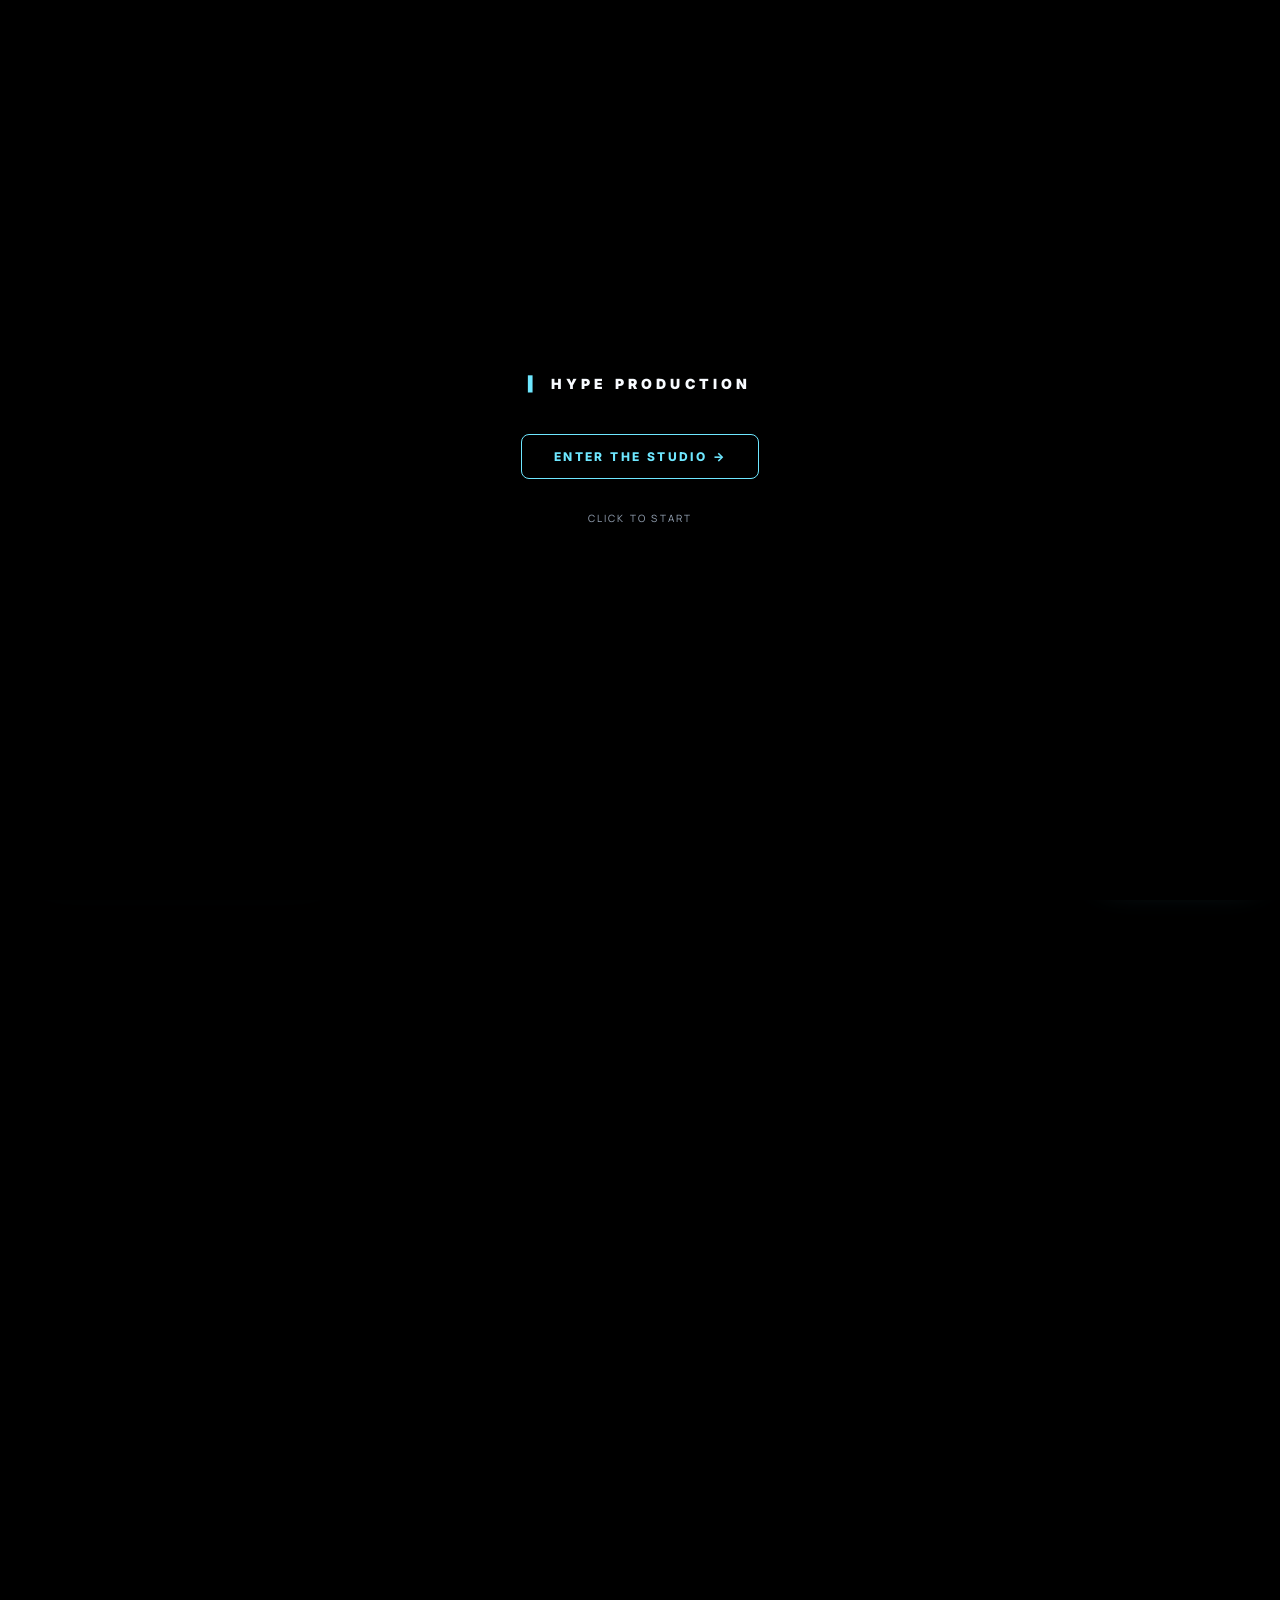
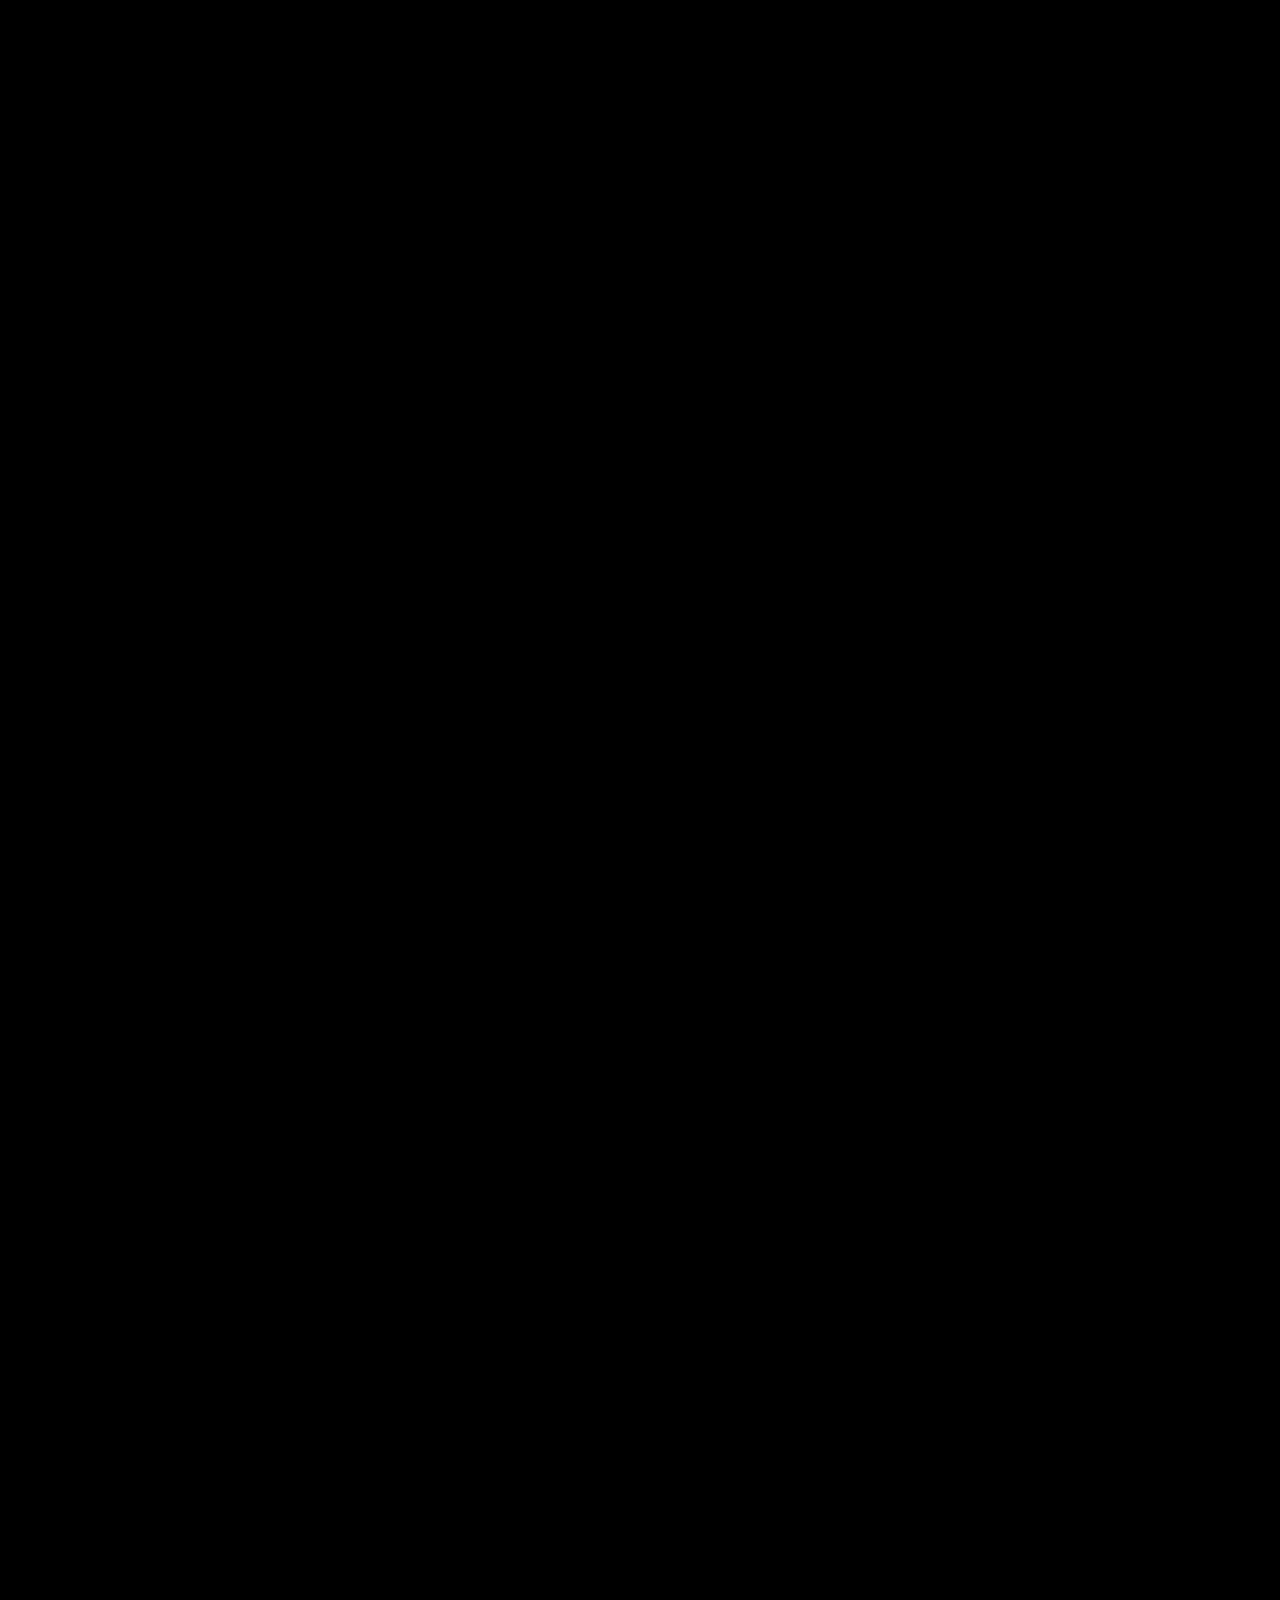
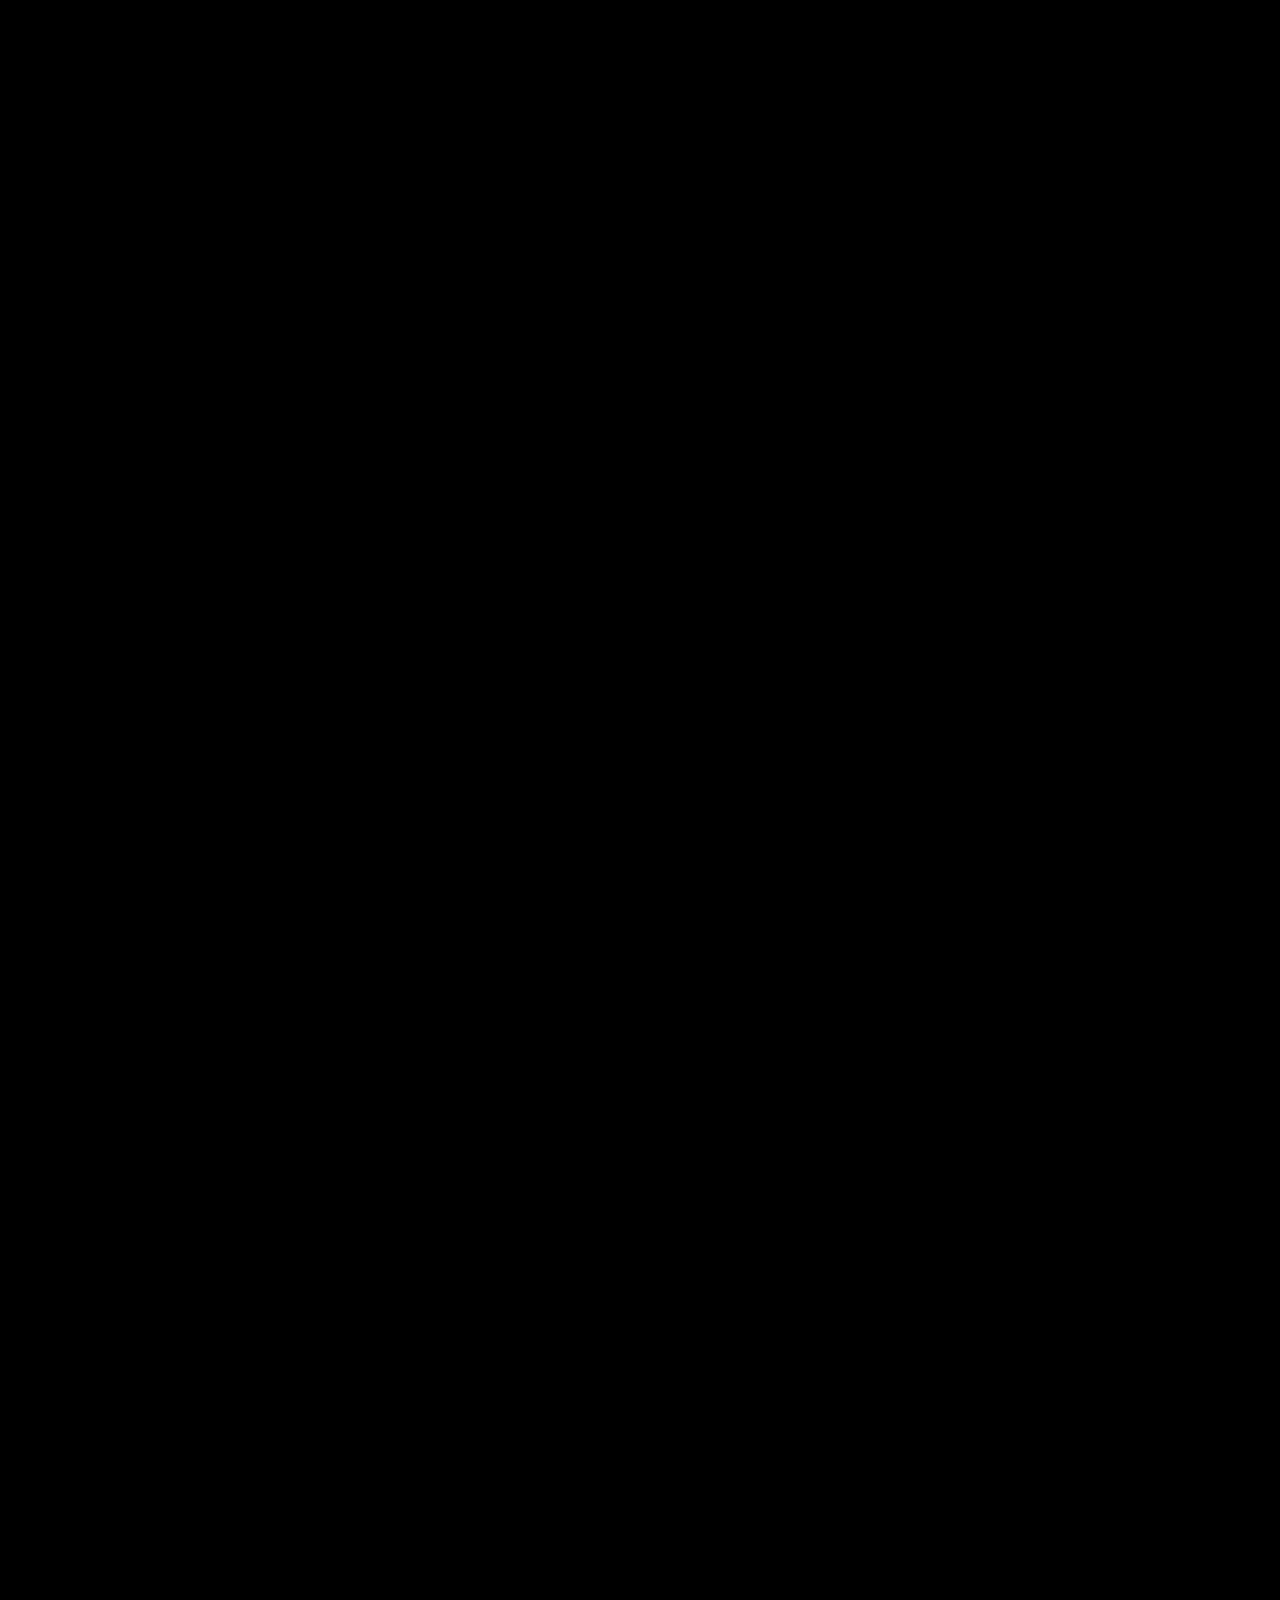
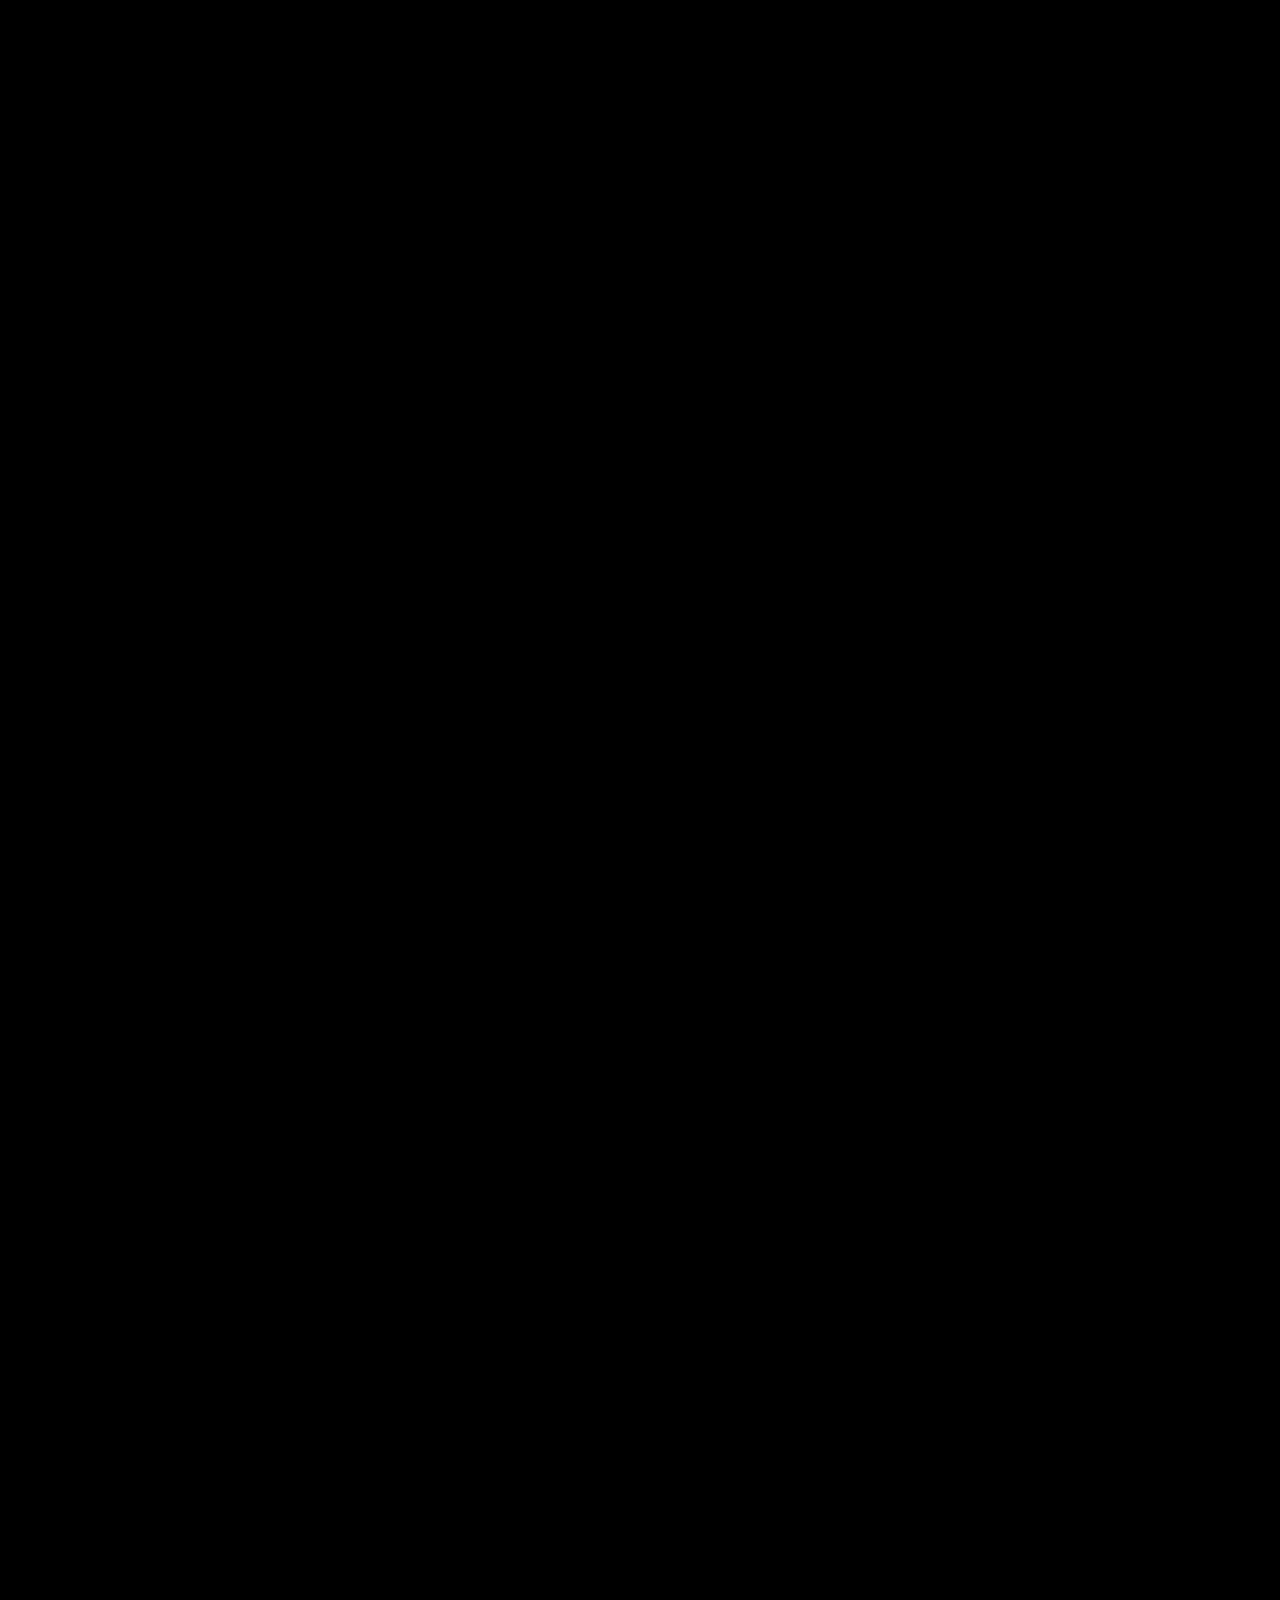
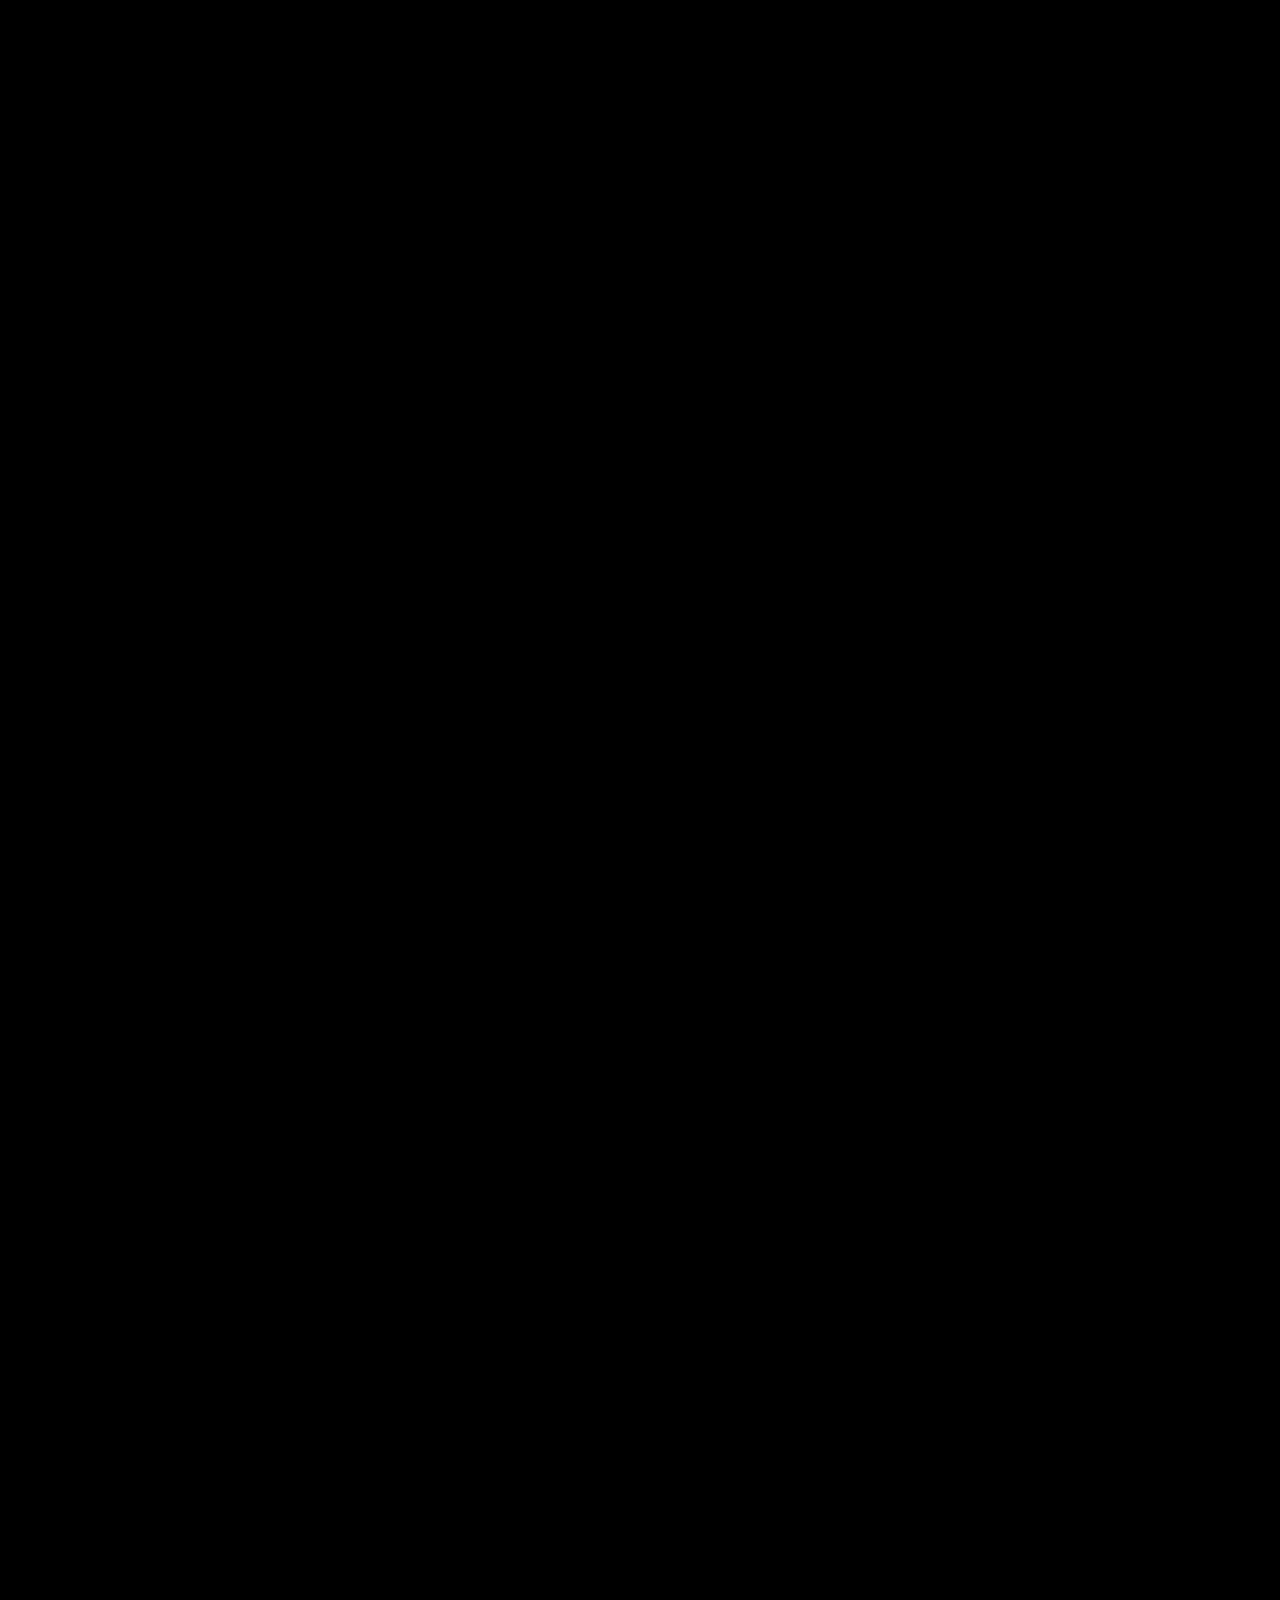
==== commit 7b6b1d40: "Update site" ====
--- a/hype-production-site/index.html
+++ b/hype-production-site/index.html
@@ -1,972 +1,2608 @@
-<!DOCTYPE html>
+<!doctype html>
 <html lang="ru">
 <head>
-<meta charset="UTF-8" />
-<meta name="viewport" content="width=device-width, initial-scale=1.0, viewport-fit=cover" />
-<title>HYPE PRODUCTION — кино-уровень видео и сайты для брендов</title>
-<meta name="description" content="HYPE PRODUCTION — студия кинематографичного видео-продакшена в Узбекистане. Реклама, reels, бренд-фильмы, AI-видео, сайты и автоматизация. Обсудите проект за 1 минуту." />
-
-<!-- OG / превью для шеринга в соцсетях. Подставьте реальную картинку assets/og-cover.jpg (1200x630) -->
-<meta property="og:type" content="website" />
-<meta property="og:title" content="HYPE PRODUCTION — кино-уровень видео и сайты" />
-<meta property="og:description" content="Снимаем рекламу, reels и бренд-фильмы. Делаем сайты с вау-эффектом. Узбекистан." />
-<meta property="og:image" content="assets/og-cover.jpg" />
-<meta name="theme-color" content="#08080a" />
-
-<link rel="preconnect" href="https://fonts.googleapis.com" />
-<link rel="preconnect" href="https://fonts.gstatic.com" crossorigin />
-<link href="https://fonts.googleapis.com/css2?family=Manrope:wght@400;500;600;700;800&family=Unbounded:wght@500;700;900&display=swap" rel="stylesheet" />
-
-<style>
-  :root{
-    --bg:#08080a;
-    --bg-2:#0d0d11;
-    --surface:rgba(255,255,255,.045);
-    --surface-2:rgba(255,255,255,.08);
-    --border:rgba(255,255,255,.10);
-    --text:#f4f4f6;
-    --muted:#9a9aa4;
-    --blue:#6ee7ff;
-    --purple:#9b8cff;
-    --gold:#ffcd6e;
-    --grad:linear-gradient(115deg,var(--blue),var(--purple) 55%,var(--gold));
-    --radius:18px;
-    --maxw:1180px;
-  }
-  *{box-sizing:border-box;margin:0;padding:0}
-  html{scroll-behavior:smooth}
-  body{
-    background:var(--bg);
-    color:var(--text);
-    font-family:'Manrope',system-ui,-apple-system,Segoe UI,Roboto,sans-serif;
-    line-height:1.55;
-    overflow-x:hidden;
-    -webkit-font-smoothing:antialiased;
-  }
-  h1,h2,h3,.display{font-family:'Unbounded','Manrope',sans-serif;line-height:1.05;letter-spacing:-.01em}
-  a{color:inherit;text-decoration:none}
-  img,video{max-width:100%;display:block}
-  section{position:relative}
-  .wrap{max-width:var(--maxw);margin:0 auto;padding:0 22px}
-  .grad-text{background:var(--grad);-webkit-background-clip:text;background-clip:text;color:transparent}
-  .kicker{font-size:13px;letter-spacing:.22em;text-transform:uppercase;color:var(--muted);font-weight:600}
-
-  /* ---------- buttons ---------- */
-  .btn{
-    display:inline-flex;align-items:center;gap:9px;justify-content:center;
-    font-weight:700;font-size:15px;cursor:pointer;border:0;
-    padding:15px 26px;border-radius:999px;transition:.25s transform,.25s box-shadow,.25s background;
-    font-family:inherit;
-  }
-  .btn-primary{background:var(--grad);color:#0a0a0c;box-shadow:0 8px 30px -8px rgba(155,140,255,.6)}
-  .btn-primary:hover{transform:translateY(-2px);box-shadow:0 14px 40px -8px rgba(155,140,255,.75)}
-  .btn-ghost{background:var(--surface);color:var(--text);border:1px solid var(--border)}
-  .btn-ghost:hover{background:var(--surface-2);transform:translateY(-2px)}
-  .btn-lg{padding:18px 34px;font-size:17px}
-
-  /* ---------- nav ---------- */
-  header.nav{
-    position:fixed;top:0;left:0;right:0;z-index:60;
-    transition:.3s background,.3s backdrop-filter,.3s border-color;
-    border-bottom:1px solid transparent;
-  }
-  header.nav.scrolled{background:rgba(8,8,10,.72);backdrop-filter:blur(16px);border-bottom-color:var(--border)}
-  .nav-inner{display:flex;align-items:center;justify-content:space-between;height:68px}
-  .logo{font-family:'Unbounded';font-weight:900;font-size:18px;letter-spacing:.02em;display:flex;align-items:center;gap:10px}
-  .logo b{font-weight:900}
-  .logo .dot{width:9px;height:9px;border-radius:50%;background:var(--grad)}
-  .nav-links{display:flex;gap:30px;align-items:center}
-  .nav-links a{font-size:14.5px;color:var(--muted);font-weight:600;transition:.2s color}
-  .nav-links a:hover{color:var(--text)}
-  .nav-right{display:flex;align-items:center;gap:14px}
-  .lang{display:flex;gap:2px;border:1px solid var(--border);border-radius:999px;padding:3px;background:var(--surface)}
-  .lang button{background:none;border:0;color:var(--muted);font-size:12.5px;font-weight:700;padding:5px 10px;border-radius:999px;cursor:pointer;font-family:inherit}
-  .lang button.active{background:var(--surface-2);color:var(--text)}
-  .burger{display:none;background:none;border:0;cursor:pointer;flex-direction:column;gap:5px;padding:8px}
-  .burger span{width:22px;height:2px;background:var(--text);border-radius:2px;transition:.3s}
-
-  /* ---------- hero ---------- */
-  .hero{min-height:100svh;display:flex;align-items:center;position:relative;overflow:hidden;padding:90px 0 60px}
-  .hero-bg{position:absolute;inset:0;z-index:0}
-  .hero-bg video{width:100%;height:100%;object-fit:cover;opacity:.55}
-  .hero-bg::after{content:"";position:absolute;inset:0;background:
-     radial-gradient(120% 90% at 80% 10%,rgba(110,231,255,.12),transparent 55%),
-     radial-gradient(110% 90% at 10% 90%,rgba(155,140,255,.16),transparent 55%),
-     linear-gradient(180deg,rgba(8,8,10,.55),rgba(8,8,10,.9) 75%,var(--bg))}
-  /* cinematic fallback if no video loads */
-  .hero-fallback{position:absolute;inset:0;background:
-     radial-gradient(80% 60% at 70% 20%,rgba(110,231,255,.18),transparent 60%),
-     radial-gradient(70% 60% at 20% 80%,rgba(155,140,255,.22),transparent 60%),
-     radial-gradient(50% 50% at 90% 90%,rgba(255,205,110,.12),transparent 60%),#070708;
-     z-index:-1}
-  .hero-grain{position:absolute;inset:0;opacity:.5;mix-blend-mode:overlay;pointer-events:none;
-     background-image:url("data:image/svg+xml,%3Csvg xmlns='http://www.w3.org/2000/svg' width='120' height='120'%3E%3Cfilter id='n'%3E%3CfeTurbulence type='fractalNoise' baseFrequency='.9' numOctaves='2'/%3E%3C/filter%3E%3Crect width='100%25' height='100%25' filter='url(%23n)' opacity='.5'/%3E%3C/svg%3E")}
-  .hero-inner{position:relative;z-index:2;max-width:880px}
-  .hero h1{font-size:clamp(38px,7vw,82px);font-weight:900;margin:18px 0 22px}
-  .hero p.lead{font-size:clamp(17px,2.4vw,22px);color:#d7d7de;max-width:620px;margin-bottom:34px}
-  .hero-actions{display:flex;gap:14px;flex-wrap:wrap}
-  .scrollhint{position:absolute;bottom:26px;left:50%;transform:translateX(-50%);z-index:2;color:var(--muted);font-size:12px;letter-spacing:.2em;text-transform:uppercase;display:flex;flex-direction:column;align-items:center;gap:8px}
-  .scrollhint::after{content:"";width:1px;height:34px;background:linear-gradient(var(--muted),transparent);animation:drop 1.8s infinite}
-  @keyframes drop{0%{opacity:0;transform:translateY(-8px)}50%{opacity:1}100%{opacity:0;transform:translateY(8px)}}
-
-  /* ---------- trust bar ---------- */
-  .trust{border-top:1px solid var(--border);border-bottom:1px solid var(--border);background:var(--bg-2)}
-  .trust-grid{display:grid;grid-template-columns:repeat(4,1fr);gap:10px;padding:34px 0}
-  .stat{text-align:center}
-  .stat .num{font-family:'Unbounded';font-size:clamp(26px,4vw,40px);font-weight:700}
-  .stat .lbl{color:var(--muted);font-size:13.5px;margin-top:4px}
-
-  /* ---------- section shell ---------- */
-  .sec{padding:96px 0}
-  .sec-head{max-width:680px;margin-bottom:46px}
-  .sec-head h2{font-size:clamp(28px,4.6vw,46px);font-weight:800;margin:14px 0 14px}
-  .sec-head p{color:var(--muted);font-size:17px}
-
-  /* ---------- works ---------- */
-  .filters{display:flex;gap:10px;flex-wrap:wrap;margin-bottom:28px}
-  .filters button{background:var(--surface);border:1px solid var(--border);color:var(--muted);padding:9px 18px;border-radius:999px;font-weight:600;font-size:14px;cursor:pointer;font-family:inherit;transition:.2s}
-  .filters button.active{background:var(--text);color:#0a0a0c;border-color:var(--text)}
-  .works-grid{display:grid;grid-template-columns:repeat(3,1fr);gap:18px}
-  .work{position:relative;aspect-ratio:9/13;border-radius:var(--radius);overflow:hidden;cursor:pointer;border:1px solid var(--border);background:#101015;transition:.3s transform}
-  .work:hover{transform:translateY(-4px)}
-  .work .thumb{position:absolute;inset:0;background-size:cover;background-position:center;transition:.5s transform}
-  .work .thumb video{position:absolute;inset:0;width:100%;height:100%;object-fit:cover}
-  .work:hover .thumb{transform:scale(1.06)}
-  .work .ov{position:absolute;inset:0;display:flex;flex-direction:column;justify-content:flex-end;padding:18px;
-     background:linear-gradient(180deg,transparent 40%,rgba(0,0,0,.85))}
-  .work .cat{font-size:12px;letter-spacing:.12em;text-transform:uppercase;color:var(--blue);font-weight:700}
-  .work .ttl{font-weight:700;font-size:16px;margin-top:4px}
-  .work .res{color:var(--muted);font-size:13px;margin-top:3px}
-  .work .play{position:absolute;top:50%;left:50%;transform:translate(-50%,-50%);width:54px;height:54px;border-radius:50%;
-     background:rgba(255,255,255,.14);backdrop-filter:blur(6px);display:flex;align-items:center;justify-content:center;border:1px solid rgba(255,255,255,.3);transition:.3s}
-  .work:hover .play{background:var(--grad);border-color:transparent}
-  .work .play svg{width:20px;height:20px;fill:#fff}
-  .work:hover .play svg{fill:#0a0a0c}
-
-  /* ---------- services ---------- */
-  .serv-grid{display:grid;grid-template-columns:repeat(3,1fr);gap:18px}
-  .serv{background:var(--surface);border:1px solid var(--border);border-radius:var(--radius);padding:30px 26px;transition:.3s;position:relative;overflow:hidden}
-  .serv:hover{background:var(--surface-2);transform:translateY(-4px)}
-  .serv .ic{width:46px;height:46px;border-radius:12px;display:flex;align-items:center;justify-content:center;background:var(--grad);margin-bottom:18px;font-size:22px}
-  .serv h3{font-size:21px;font-weight:700;margin-bottom:10px}
-  .serv p{color:var(--muted);font-size:15px}
-  .serv .lnk{margin-top:16px;display:inline-flex;align-items:center;gap:6px;color:var(--blue);font-weight:700;font-size:14.5px}
-  .serv.feature{grid-column:span 1;border-color:rgba(110,231,255,.35);background:linear-gradient(150deg,rgba(110,231,255,.08),rgba(155,140,255,.06))}
-
-  /* ---------- process ---------- */
-  .steps{display:grid;grid-template-columns:repeat(4,1fr);gap:18px}
-  .step{padding:28px 24px;border:1px solid var(--border);border-radius:var(--radius);background:var(--surface)}
-  .step .n{font-family:'Unbounded';font-size:40px;font-weight:900;background:var(--grad);-webkit-background-clip:text;background-clip:text;color:transparent;line-height:1}
-  .step h3{font-size:18px;margin:14px 0 8px;font-weight:700}
-  .step p{color:var(--muted);font-size:14.5px}
-
-  /* ---------- cases ---------- */
-  .cases{display:grid;grid-template-columns:repeat(3,1fr);gap:18px}
-  .case{padding:30px 26px;border:1px solid var(--border);border-radius:var(--radius);background:var(--surface)}
-  .case .stars{color:var(--gold);font-size:15px;letter-spacing:2px;margin-bottom:14px}
-  .case p{font-size:15.5px;margin-bottom:18px}
-  .case .who{display:flex;align-items:center;gap:12px}
-  .case .av{width:42px;height:42px;border-radius:50%;background:var(--grad);display:flex;align-items:center;justify-content:center;font-weight:800;color:#0a0a0c}
-  .case .who b{display:block;font-size:14.5px}
-  .case .who span{color:var(--muted);font-size:13px}
-
-  /* ---------- CTA band ---------- */
-  .ctaband{padding:90px 0;text-align:center;background:
-     radial-gradient(60% 100% at 50% 0%,rgba(155,140,255,.16),transparent),var(--bg-2);
-     border-top:1px solid var(--border);border-bottom:1px solid var(--border)}
-  .ctaband h2{font-size:clamp(30px,5vw,52px);font-weight:900;max-width:760px;margin:0 auto 26px}
-
-  /* ---------- contact ---------- */
-  .contact-grid{display:grid;grid-template-columns:1.1fr .9fr;gap:48px;align-items:start}
-  .contact h2{font-size:clamp(28px,4.6vw,46px);font-weight:800;margin-bottom:16px}
-  .contact .sub{color:var(--muted);font-size:17px;margin-bottom:30px;max-width:460px}
-  .channels{display:flex;flex-direction:column;gap:12px;max-width:420px}
-  .channel{display:flex;align-items:center;gap:16px;padding:16px 20px;border:1px solid var(--border);border-radius:14px;background:var(--surface);transition:.25s}
-  .channel:hover{background:var(--surface-2);transform:translateX(4px)}
-  .channel .ci{width:42px;height:42px;border-radius:11px;display:flex;align-items:center;justify-content:center;font-size:20px;background:var(--surface-2)}
-  .channel b{display:block;font-size:15.5px}
-  .channel span{color:var(--muted);font-size:13.5px}
-  .contact-card{background:linear-gradient(160deg,rgba(110,231,255,.07),rgba(155,140,255,.05));border:1px solid var(--border);border-radius:var(--radius);padding:34px 30px}
-  .contact-card h3{font-size:23px;font-weight:800;margin-bottom:10px}
-  .contact-card p{color:var(--muted);font-size:15px;margin-bottom:22px}
-
-  /* ---------- footer ---------- */
-  footer{padding:40px 0;border-top:1px solid var(--border);color:var(--muted);font-size:14px}
-  .foot-inner{display:flex;justify-content:space-between;flex-wrap:wrap;gap:14px;align-items:center}
-
-  /* ---------- floating + sticky ---------- */
-  .float-msg{position:fixed;right:20px;bottom:20px;z-index:55;width:58px;height:58px;border-radius:50%;
-     background:var(--grad);display:flex;align-items:center;justify-content:center;box-shadow:0 10px 30px -6px rgba(155,140,255,.6);transition:.3s transform;cursor:pointer}
-  .float-msg:hover{transform:scale(1.08)}
-  .float-msg svg{width:28px;height:28px;fill:#0a0a0c}
-  .mobile-bar{display:none}
-
-  /* ---------- reveal anim ---------- */
-  .reveal{opacity:0;transform:translateY(26px);transition:.7s cubic-bezier(.2,.7,.2,1)}
-  .reveal.in{opacity:1;transform:none}
-
-  /* ====================================================
-     QUIZ MODAL
-  ==================================================== */
-  .modal{position:fixed;inset:0;z-index:100;display:none;align-items:center;justify-content:center;padding:20px;
-     background:rgba(4,4,6,.7);backdrop-filter:blur(8px)}
-  .modal.open{display:flex}
-  .quiz{width:100%;max-width:560px;background:linear-gradient(160deg,#101016,#0a0a0e);border:1px solid var(--border);
-     border-radius:24px;overflow:hidden;position:relative;box-shadow:0 40px 120px -30px rgba(0,0,0,.8)}
-  .quiz-top{padding:22px 26px 0;display:flex;align-items:center;justify-content:space-between}
-  .quiz-step-lbl{font-size:12.5px;letter-spacing:.16em;text-transform:uppercase;color:var(--muted);font-weight:700}
-  .quiz-close{background:none;border:0;color:var(--muted);cursor:pointer;font-size:26px;line-height:1;padding:4px}
-  .progress{height:4px;background:var(--surface-2);border-radius:4px;margin:16px 26px 0;overflow:hidden}
-  .progress .bar{height:100%;width:20%;background:var(--grad);border-radius:4px;transition:.4s width}
-  .quiz-body{padding:26px}
-  .quiz-q{font-family:'Unbounded';font-size:24px;font-weight:700;margin-bottom:6px}
-  .quiz-hint{color:var(--muted);font-size:14.5px;margin-bottom:22px}
-  .opts{display:flex;flex-direction:column;gap:10px}
-  .opt{display:flex;align-items:center;gap:14px;padding:16px 18px;border:1px solid var(--border);border-radius:14px;
-     background:var(--surface);cursor:pointer;transition:.2s;font-size:15.5px;font-weight:600;text-align:left;font-family:inherit;color:var(--text);width:100%}
-  .opt:hover{background:var(--surface-2);border-color:rgba(255,255,255,.25);transform:translateX(3px)}
-  .opt.sel{border-color:var(--blue);background:rgba(110,231,255,.1)}
-  .opt .bullet{width:20px;height:20px;border-radius:50%;border:2px solid var(--border);flex-shrink:0;transition:.2s}
-  .opt.sel .bullet{border-color:var(--blue);background:var(--blue);box-shadow:inset 0 0 0 3px #0a0a0e}
-  .field{margin-bottom:14px}
-  .field label{display:block;font-size:13.5px;color:var(--muted);margin-bottom:7px;font-weight:600}
-  .field input,.field textarea{width:100%;background:var(--surface);border:1px solid var(--border);border-radius:12px;
-     padding:14px 16px;color:var(--text);font-family:inherit;font-size:15px;transition:.2s}
-  .field input:focus,.field textarea:focus{outline:none;border-color:var(--blue);background:var(--surface-2)}
-  .field textarea{resize:vertical;min-height:74px}
-  .quiz-nav{display:flex;justify-content:space-between;gap:12px;margin-top:22px}
-  .quiz-nav .btn{flex:0 0 auto}
-  .btn-back{background:none;border:1px solid var(--border);color:var(--muted)}
-  .btn-back:hover{color:var(--text);background:var(--surface)}
-  .hidden{display:none!important}
-  .success{text-align:center;padding:46px 30px}
-  .success .check{width:74px;height:74px;border-radius:50%;background:var(--grad);display:flex;align-items:center;justify-content:center;margin:0 auto 22px}
-  .success .check svg{width:36px;height:36px;fill:#0a0a0c}
-  .success h3{font-family:'Unbounded';font-size:26px;margin-bottom:12px}
-  .success p{color:var(--muted);margin-bottom:26px}
-
-  /* ---------- lightbox ---------- */
-  .lb{position:fixed;inset:0;z-index:90;display:none;align-items:center;justify-content:center;padding:24px;background:rgba(4,4,6,.92)}
-  .lb.open{display:flex}
-  .lb-inner{width:100%;max-width:440px;aspect-ratio:9/16;border-radius:18px;overflow:hidden;background:#000;position:relative}
-  .lb-inner video{width:100%;height:100%;object-fit:cover}
-  .lb-placeholder{position:absolute;inset:0;display:flex;flex-direction:column;align-items:center;justify-content:center;gap:10px;color:var(--muted);text-align:center;padding:30px}
-  .lb-close{position:absolute;top:18px;right:22px;color:#fff;font-size:34px;cursor:pointer;z-index:2;line-height:1}
-
-  /* ====================================================
-     RESPONSIVE
-  ==================================================== */
-  @media(max-width:900px){
-    .works-grid,.serv-grid,.steps,.cases{grid-template-columns:repeat(2,1fr)}
-    .contact-grid{grid-template-columns:1fr;gap:34px}
-    .trust-grid{grid-template-columns:repeat(2,1fr);gap:24px}
-  }
-  @media(max-width:680px){
-    .nav-links{display:none}
-    .nav-right .lang{display:none}
-    .burger{display:flex}
-    .sec{padding:70px 0}
-    .works-grid,.serv-grid,.steps,.cases{grid-template-columns:1fr}
-    .hero h1{font-size:clamp(34px,9vw,52px)}
-    .float-msg{bottom:84px}
-    .mobile-bar{display:flex;position:fixed;left:0;right:0;bottom:0;z-index:56;padding:12px 16px calc(12px + env(safe-area-inset-bottom));
-       background:rgba(8,8,10,.9);backdrop-filter:blur(14px);border-top:1px solid var(--border);gap:10px}
-    .mobile-bar .btn{flex:1}
-    body{padding-bottom:0}
-    /* mobile nav drawer */
-    .drawer{position:fixed;inset:0;z-index:59;background:rgba(8,8,10,.97);backdrop-filter:blur(16px);
-       display:none;flex-direction:column;padding:90px 26px 40px;gap:6px}
-    .drawer.open{display:flex}
-    .drawer a{font-size:22px;font-family:'Unbounded';font-weight:700;padding:14px 0;border-bottom:1px solid var(--border)}
-    .drawer .lang{display:flex;margin-top:20px;align-self:flex-start}
-  }
-</style>
+  <meta charset="UTF-8" />
+  <meta name="viewport" content="width=device-width, initial-scale=1.0" />
+  <title>HYPE PRODUCTION | Cinematic Video Studio</title>
+  <link rel="preconnect" href="https://fonts.googleapis.com" />
+  <link rel="preconnect" href="https://fonts.gstatic.com" crossorigin />
+  <link href="https://fonts.googleapis.com/css2?family=Inter:wght@700;800;900&family=Manrope:wght@400;500;600;700;800&display=swap" rel="stylesheet" />
+  <style>
+    :root {
+      --bg: #02040a; --bg-soft: #080d16; --text: #f8fbff; --muted: #9aa8ba;
+      --line: rgba(167, 230, 255, 0.18); --line-strong: rgba(167, 230, 255, 0.42);
+      --blue: #6ee7ff; --violet: #9b8cff; --champagne: #d9c8a9; --gold: #ffcd6e;
+      --radius: 8px;
+    }
+    * { box-sizing: border-box; }
+    html, body { margin: 0; background: #000; color: var(--text); font-family: "Manrope", sans-serif; -webkit-font-smoothing: antialiased; overflow-x: hidden; }
+    a { color: inherit; text-decoration: none; }
+    button, input, textarea { font: inherit; }
+    .scene-canvas-wrap { position: fixed; inset: 0; z-index: 0; pointer-events: none; }
+    #three-canvas { display: block; width: 100%; height: 100%; }
+    .portal-flash { position: fixed; inset: 0; z-index: 30; background: #fff; opacity: 0; pointer-events: none; mix-blend-mode: screen; }
+    .scroll-progress { position: fixed; top: 0; left: 0; z-index: 90; width: 0; height: 2px; background: linear-gradient(90deg, var(--blue), var(--violet)); box-shadow: 0 0 18px rgba(110, 231, 255, 0.6); }
+    .site-header { position: fixed; top: 0; left: 0; right: 0; z-index: 80; display: flex; align-items: center; justify-content: space-between; padding: 14px clamp(18px, 4vw, 56px); background: rgba(2, 4, 10, 0.42); backdrop-filter: blur(20px); border-bottom: 1px solid var(--line); }
+    .brand { font-family: "Inter", sans-serif; font-weight: 900; letter-spacing: 0.18em; font-size: 13px; display: inline-flex; align-items: center; gap: 8px; }
+    .brand .dot { color: var(--blue); }
+    .scene-counter { font-family: "Inter", sans-serif; font-size: 11px; letter-spacing: 0.22em; color: var(--muted); font-weight: 800; }
+    .scene-counter .now { color: var(--blue); }
+    .header-actions { display: flex; align-items: center; gap: 12px; }
+    .lang-switcher { display: flex; gap: 2px; padding: 3px; border: 1px solid var(--line); border-radius: var(--radius); background: rgba(255, 255, 255, 0.03); }
+    .lang-switcher button { min-width: 34px; height: 26px; border: 0; border-radius: 5px; color: var(--muted); font-size: 11px; font-weight: 800; letter-spacing: 0.08em; background: transparent; cursor: pointer; }
+    .lang-switcher button.active { color: #02040a; background: var(--blue); }
+    .header-cta { padding: 8px 16px; border: 1px solid var(--line-strong); border-radius: var(--radius); font-size: 11px; letter-spacing: 0.1em; font-weight: 700; text-transform: uppercase; }
+    @media (max-width: 720px) { .scene-counter { display: none; } }
+    main { position: relative; z-index: 10; pointer-events: none; }
+    .stage { position: relative; min-height: 100vh; display: flex; align-items: center; pointer-events: none; }
+    .stage-inner { width: 100%; max-width: 1500px; margin: 0 auto; padding: 0 clamp(20px, 6vw, 80px); opacity: 0; transform: translateY(20px); transition: opacity 0.7s ease, transform 0.7s ease; pointer-events: auto; }
+    .stage.in .stage-inner { opacity: 1; transform: translateY(0); }
+    .stage-eyebrow { color: var(--blue); letter-spacing: 0.24em; font-size: 11px; text-transform: uppercase; font-weight: 800; margin: 0 0 16px; display: inline-flex; align-items: center; gap: 10px; }
+    .stage-eyebrow .num { padding: 4px 10px; border: 1px solid var(--line-strong); border-radius: 999px; background: rgba(110, 231, 255, 0.06); font-family: "Inter", sans-serif; }
+    .stage h2 { font-family: "Inter", sans-serif; font-weight: 900; letter-spacing: 0; line-height: 0.98; margin: 0 0 18px; font-size: clamp(36px, 5.4vw, 78px); }
+    .stage h2.med { font-size: clamp(30px, 4vw, 56px); }
+    .stage p.lead { color: var(--muted); font-size: clamp(15px, 1.4vw, 19px); line-height: 1.55; max-width: 560px; margin: 0 0 22px; }
+    @media (min-width: 901px) {
+      .stage:not(#contact) .stage-inner { opacity: 0 !important; transform: none !important; pointer-events: none; }
+    }
+    .scene-badge-fixed { position: fixed; left: clamp(18px, 3.4vw, 54px); bottom: 24px; z-index: 82; min-width: 230px; padding: 16px 18px 17px; border: 1px solid rgba(217, 200, 169, 0.42); border-radius: 8px; background: rgba(2, 4, 10, 0.56); box-shadow: 0 0 34px rgba(110, 231, 255, 0.10); backdrop-filter: blur(16px); pointer-events: none; }
+    .scene-badge-fixed .badge-num { display: block; margin: 0 0 8px; color: var(--champagne); font-family: "Inter", sans-serif; font-size: 10px; font-weight: 900; letter-spacing: 0.42em; text-transform: uppercase; }
+    .scene-badge-fixed .badge-title { display: block; color: var(--text); font-family: "Inter", sans-serif; font-size: clamp(18px, 2vw, 24px); font-weight: 900; letter-spacing: 0.02em; line-height: 1.05; text-transform: uppercase; }
+    @media (max-width: 900px) { .scene-badge-fixed { display: none; } }
+    .gradient { background: linear-gradient(90deg, var(--blue), var(--violet)); -webkit-background-clip: text; background-clip: text; color: transparent; }
+    .stage.left .stage-inner { text-align: left; }
+    .stage.right .stage-inner { text-align: right; }
+    .stage.center .stage-inner { text-align: center; }
+    .stage.bottom { align-items: flex-end; padding-bottom: 12vh; }
+    .stage.top { align-items: flex-start; padding-top: 14vh; }
+    .stage-inner.narrow { max-width: 520px; }
+    .stage-inner.tight { max-width: 380px; }
+    .hero-stats { margin-top: 36px; display: flex; gap: 36px; flex-wrap: wrap; }
+    .hero-stats > div { display: flex; flex-direction: column; gap: 4px; }
+    .hero-stats strong { font-family: "Inter", sans-serif; font-weight: 900; font-size: clamp(22px, 2.2vw, 28px); color: var(--blue); }
+    .hero-stats span { font-size: 10px; letter-spacing: 0.22em; text-transform: uppercase; color: var(--muted); }
+    .scroll-hint { position: fixed; bottom: 20px; left: 50%; transform: translateX(-50%); z-index: 70; color: var(--muted); font-size: 10px; letter-spacing: 0.3em; text-transform: uppercase; display: inline-flex; align-items: center; gap: 12px; animation: pulse 2.4s infinite; transition: opacity 0.5s ease; pointer-events: none; }
+    .scroll-hint.hidden { opacity: 0; }
+    .scroll-hint::before { content: ""; width: 28px; height: 1px; background: var(--blue); }
+    @keyframes pulse { 0%, 100% { opacity: 0.4; } 50% { opacity: 0.95; } }
+    .btn { display: inline-flex; align-items: center; gap: 8px; padding: 13px 24px; border-radius: var(--radius); font-family: "Inter", sans-serif; font-weight: 700; letter-spacing: 0.08em; text-transform: uppercase; font-size: 12px; cursor: pointer; border: 1px solid transparent; transition: transform 0.2s ease, box-shadow 0.2s ease, background 0.2s ease; }
+    .btn.primary { background: var(--blue); color: #02040a; box-shadow: 0 8px 28px rgba(110, 231, 255, 0.28); }
+    .btn.primary:hover { transform: translateY(-2px); box-shadow: 0 12px 36px rgba(110, 231, 255, 0.42); }
+    .btn.ghost { border-color: var(--line-strong); color: var(--text); background: rgba(2, 4, 10, 0.4); backdrop-filter: blur(8px); }
+    .btn.ghost:hover { background: rgba(110, 231, 255, 0.08); }
+    .hero-actions { display: flex; gap: 12px; flex-wrap: wrap; margin: 8px 0 0; }
+    .panel { display: inline-block; padding: 24px 28px; border: 1px solid var(--line); border-radius: 12px; background: rgba(8, 13, 22, 0.6); backdrop-filter: blur(14px); max-width: 600px; }
+    .panel p { color: var(--muted); margin: 0; line-height: 1.55; font-size: 15px; }
+    .pricing-labels { display: grid; grid-template-columns: repeat(3, 1fr); gap: 20px; max-width: 900px; margin-top: 22px; }
+    .pl-card { padding: 16px 20px; border: 1px solid var(--line); border-radius: 12px; background: rgba(8, 13, 22, 0.65); backdrop-filter: blur(14px); text-align: center; }
+    .pl-card .pl-tier { font-family: "Inter", sans-serif; font-weight: 900; letter-spacing: 0.18em; font-size: 11px; margin: 0 0 6px; }
+    .pl-card .pl-name { font-family: "Inter", sans-serif; font-size: 18px; font-weight: 800; margin: 0 0 8px; }
+    .pl-card .pl-price { color: var(--muted); font-size: 13px; margin: 0; }
+    .pl-card.start .pl-tier { color: var(--blue); }
+    .pl-card.growth .pl-tier { color: var(--violet); }
+    .pl-card.hype .pl-tier { color: var(--gold); }
+    .contact-grid { display: grid; grid-template-columns: 1fr 1fr; gap: 50px; max-width: 1200px; align-items: start; }
+    @media (max-width: 860px) { .contact-grid { grid-template-columns: 1fr; gap: 30px; } }
+    .contact-links { margin-top: 24px; display: flex; flex-direction: column; gap: 12px; }
+    .contact-links a { display: flex; justify-content: space-between; align-items: center; gap: 16px; padding: 16px 20px; border: 1px solid var(--line); border-radius: 10px; background: rgba(8, 13, 22, 0.6); backdrop-filter: blur(12px); transition: border-color 0.2s, background 0.2s; }
+    .contact-links a:hover { border-color: var(--line-strong); background: rgba(110, 231, 255, 0.06); }
+    .contact-links span { font-size: 10px; letter-spacing: 0.22em; text-transform: uppercase; color: var(--muted); }
+    .contact-links strong { font-family: "Inter", sans-serif; font-size: 15px; }
+    .contact-form { display: flex; flex-direction: column; gap: 14px; padding: 28px; border: 1px solid var(--line); border-radius: 14px; background: rgba(8, 13, 22, 0.78); backdrop-filter: blur(18px); }
+    .contact-form label { display: flex; flex-direction: column; gap: 6px; font-size: 10px; letter-spacing: 0.22em; text-transform: uppercase; color: var(--muted); font-weight: 800; }
+    .contact-form input, .contact-form textarea { padding: 13px 14px; border: 1px solid var(--line); border-radius: 8px; background: rgba(2, 4, 10, 0.6); color: var(--text); font-size: 14px; font-family: "Manrope", sans-serif; transition: border-color 0.2s, box-shadow 0.2s; }
+    .contact-form input:focus, .contact-form textarea:focus { outline: 0; border-color: var(--blue); box-shadow: 0 0 0 3px rgba(110, 231, 255, 0.18); }
+    .form-status { font-size: 12px; color: var(--muted); margin: 0; }
+    .chat-widget { position: fixed; right: 18px; bottom: 18px; z-index: 100; pointer-events: auto; }
+    .chat-launcher { min-height: 48px; padding: 0 18px; border: 1px solid rgba(110, 231, 255, 0.42); border-radius: 999px; color: #03131d; font: inherit; font-size: 13px; font-weight: 800; background: linear-gradient(135deg, #dff8ff, #7feaff 42%, #9b8cff 100%); box-shadow: 0 0 32px rgba(110, 231, 255, 0.25), 0 18px 44px rgba(0, 0, 0, 0.38); cursor: pointer; }
+    .chat-panel { position: absolute; right: 0; bottom: 62px; display: none; width: min(390px, calc(100vw - 28px)); overflow: hidden; border: 1px solid var(--line-strong); border-radius: 16px; background: radial-gradient(circle at 20% 0%, rgba(110, 231, 255, 0.12), transparent 36%), rgba(5, 8, 15, 0.94); box-shadow: 0 0 44px rgba(110, 231, 255, 0.14), 0 24px 70px rgba(0, 0, 0, 0.55); backdrop-filter: blur(22px); }
+    .chat-widget.is-open .chat-panel { display: block; }
+    .chat-header { display: flex; align-items: flex-start; justify-content: space-between; gap: 16px; padding: 18px 18px 14px; border-bottom: 1px solid rgba(255, 255, 255, 0.08); }
+    .chat-header p { margin: 0 0 5px; color: var(--blue); font-size: 11px; font-weight: 800; text-transform: uppercase; }
+    .chat-header strong { display: block; font-size: 18px; line-height: 1.2; }
+    .chat-close { width: 32px; height: 32px; border: 1px solid rgba(255, 255, 255, 0.1); border-radius: 9px; color: var(--text); font-size: 22px; line-height: 1; background: rgba(255, 255, 255, 0.04); cursor: pointer; }
+    .chat-body { display: grid; gap: 12px; max-height: min(620px, calc(100vh - 128px)); padding: 16px; overflow-y: auto; }
+    .chat-message { max-width: 92%; padding: 12px 13px; border: 1px solid rgba(255, 255, 255, 0.08); border-radius: 14px; color: #d8e2ef; font-size: 14px; line-height: 1.55; background: rgba(255, 255, 255, 0.045); }
+    .chat-message.accent { justify-self: end; border-color: rgba(110, 231, 255, 0.2); color: var(--text); background: rgba(110, 231, 255, 0.07); }
+    .chat-options { display: flex; flex-wrap: wrap; gap: 8px; }
+    .chat-option { min-height: 36px; padding: 0 12px; border: 1px solid rgba(110, 231, 255, 0.16); border-radius: 999px; color: var(--text); font: inherit; font-size: 13px; font-weight: 700; background: rgba(255, 255, 255, 0.045); cursor: pointer; }
+    .chat-option:hover { border-color: rgba(110, 231, 255, 0.44); background: rgba(110, 231, 255, 0.08); }
+    .chat-summary { display: grid; gap: 7px; padding: 13px; border: 1px solid rgba(110, 231, 255, 0.16); border-radius: 14px; background: rgba(110, 231, 255, 0.045); }
+    .chat-summary p { margin: 0; color: var(--muted); font-size: 13px; }
+    .chat-lead-form { display: grid; gap: 10px; }
+    .chat-lead-form input, .chat-lead-form textarea { width: 100%; min-height: 42px; padding: 0 12px; border: 1px solid var(--line); border-radius: 10px; color: var(--text); font: inherit; background: rgba(255, 255, 255, 0.045); }
+    .chat-lead-form textarea { min-height: 74px; padding-block: 11px; resize: vertical; }
+    .chat-lead-form button { min-height: 42px; border: 0; border-radius: 10px; color: #03131d; font: inherit; font-size: 13px; font-weight: 800; background: linear-gradient(135deg, #dff8ff, #7feaff 42%, #9b8cff 100%); cursor: pointer; }
+    .chat-status { min-height: 18px; margin: 0; color: var(--blue); font-size: 12px; }
+    @media (max-width: 560px) { .chat-widget { right: 12px; bottom: 12px; left: 12px; } .chat-launcher { width: 100%; min-height: 46px; } .chat-panel { right: 0; bottom: 58px; width: 100%; border-radius: 14px; } }
+    .loading { position: fixed; inset: 0; z-index: 200; background: #000; display: flex; align-items: center; justify-content: center; flex-direction: column; gap: 18px; transition: opacity 0.6s ease; }
+    .loading.gone { opacity: 0; pointer-events: none; }
+    .loading .l-brand { font-family: "Inter", sans-serif; font-weight: 900; letter-spacing: 0.3em; font-size: 14px; }
+    .loading .l-dot { color: var(--blue); }
+    .loading .l-bar { width: 220px; height: 1px; background: rgba(255, 255, 255, 0.08); position: relative; overflow: hidden; }
+    .loading .l-bar::after { content: ""; position: absolute; top: 0; left: 0; height: 100%; width: 40%; background: var(--blue); animation: loadingBar 1.4s infinite ease-in-out; }
+    @keyframes loadingBar { 0%, 100% { transform: translateX(-100%); } 50% { transform: translateX(250%); } }
+
+    /* === MOBILE (<=900px): reels-формат вместо 3D-полёта === */
+    @media (max-width: 900px) {
+      .scene-canvas-wrap, .portal-flash, .scroll-progress, .scroll-hint { display: none !important; }
+      .scene-counter { display: none !important; }
+      html, body { scroll-snap-type: y mandatory; scroll-behavior: smooth; -webkit-overflow-scrolling: touch; }
+      .stage { min-height: 100dvh; scroll-snap-align: start; scroll-snap-stop: always; padding: 18vh 5vw 10vh !important; align-items: center !important; position: relative; overflow: hidden; }
+      .stage.bottom { padding-bottom: 18vh !important; align-items: center !important; }
+      .stage-inner { text-align: center !important; max-width: 100% !important; padding: 0 !important; z-index: 2; position: relative; opacity: 1 !important; transform: none !important; }
+      .stage-bg-video { position: absolute; inset: 0; width: 100%; height: 100%; object-fit: cover; z-index: 0; opacity: 0.4; }
+      .stage::after { content: ''; position: absolute; inset: 0; z-index: 1; background: linear-gradient(180deg, rgba(2,4,10,0.5) 0%, rgba(2,4,10,0.88) 100%); pointer-events: none; }
+      .stage h2 { font-size: clamp(32px, 9vw, 60px) !important; line-height: 1 !important; }
+      .stage h2.med { font-size: clamp(28px, 7vw, 48px) !important; }
+      .stage p.lead { font-size: 16px !important; max-width: 100% !important; margin: 0 auto 22px !important; }
+      .stage-eyebrow { justify-content: center !important; flex-wrap: wrap; }
+      .pricing-labels { grid-template-columns: 1fr !important; gap: 12px !important; max-width: 100% !important; }
+      .site-header { padding: 10px 14px; }
+      .header-cta { font-size: 10px; padding: 6px 12px; }
+      .brand { font-size: 11px; letter-spacing: 0.14em; }
+      .chat-widget { bottom: 88px; right: 12px; left: 12px; }
+      .chat-launcher { width: 100%; }
+      .hero-actions { justify-content: center; }
+      .btn { font-size: 13px; padding: 14px 26px; }
+      .hero-stats { justify-content: center !important; gap: 22px !important; }
+      .contact-grid { grid-template-columns: 1fr !important; gap: 24px !important; }
+      .loading .l-bar { display: none; }
+    }
+  </style>
 </head>
 <body>
-
-<!-- ============ NAV ============ -->
-<header class="nav" id="nav">
-  <div class="wrap nav-inner">
-    <a href="#hero" class="logo"><span class="dot"></span><b>HYPE</b>&nbsp;PRODUCTION</a>
-    <nav class="nav-links">
-      <a href="#works" data-i18n="navWorks">Работы</a>
-      <a href="#services" data-i18n="navServices">Услуги</a>
-      <a href="#process" data-i18n="navProcess">Процесс</a>
-      <a href="#contact" data-i18n="navContacts">Контакты</a>
-    </nav>
-    <div class="nav-right">
-      <div class="lang" id="lang">
-        <button class="active" data-l="ru">RU</button>
-        <button data-l="en">EN</button>
-        <button data-l="uz">UZ</button>
+  <div style="position:fixed;top:0;left:0;width:1px;height:1px;overflow:hidden;opacity:0;pointer-events:none;">
+    <video id="v-user01" muted loop playsinline preload="none"><source src="assets/user-video-01.mp4" type="video/mp4"></video>
+    <video id="v-user02" muted loop playsinline preload="none"><source src="assets/user-video-02.mp4" type="video/mp4"></video>
+    <video id="v-user03" muted loop playsinline preload="none"><source src="assets/user-video-03.mp4" type="video/mp4"></video>
+    <video id="v-user04" muted loop playsinline preload="none"><source src="assets/user-video-04.mp4" type="video/mp4"></video>
+    <video id="v-user05" muted loop playsinline preload="none"><source src="assets/user-video-05.mp4" type="video/mp4"></video>
+    <video id="v-user06" muted loop playsinline preload="none"><source src="assets/user-video-06.mp4" type="video/mp4"></video>
+    <video id="v-user07" muted loop playsinline preload="none"><source src="assets/user-video-07.mp4" type="video/mp4"></video>
+    <video id="v-user08" muted loop playsinline preload="none"><source src="assets/user-video-08.mp4" type="video/mp4"></video>
+    <video id="v-user09" muted loop playsinline preload="none"><source src="assets/user-video-09.mp4" type="video/mp4"></video>
+    <video id="v-user10" muted loop playsinline preload="none"><source src="assets/user-video-10.mp4" type="video/mp4"></video>
+    <video id="v-user11" muted loop playsinline preload="none"><source src="assets/user-video-11.mp4" type="video/mp4"></video>
+    <video id="v-user12" muted loop playsinline preload="none"><source src="assets/user-video-12.mp4" type="video/mp4"></video>
+    <video id="v-user13" muted loop playsinline preload="none"><source src="assets/user-video-13.mp4" type="video/mp4"></video>
+    <video id="v-user14" muted loop playsinline preload="none"><source src="assets/user-video-14.mp4" type="video/mp4"></video>
+    <video id="v-user15" muted loop playsinline preload="none"><source src="assets/user-video-15.mp4" type="video/mp4"></video>
+    <video id="v-user16" muted loop playsinline preload="none"><source src="assets/user-video-16.mp4" type="video/mp4"></video>
+    <video id="v-user17" muted loop playsinline preload="none"><source src="assets/user-video-17.mp4" type="video/mp4"></video>
+    <video id="v-user18" muted loop playsinline preload="none"><source src="assets/user-video-18.mp4" type="video/mp4"></video>
+    <video id="v-user19" muted loop playsinline preload="none"><source src="assets/user-video-19.mp4" type="video/mp4"></video>
+  </div>
+
+  <div class="loading" id="loading">
+    <div class="l-brand"><span class="l-dot">▍</span> HYPE PRODUCTION</div>
+    <div class="l-bar" id="lBar"></div>
+    <button id="enterBtn" type="button" style="margin-top:24px;padding:14px 32px;border:1px solid #6ee7ff;border-radius:8px;background:transparent;color:#6ee7ff;font-family:Inter,sans-serif;font-weight:800;letter-spacing:0.2em;font-size:12px;cursor:pointer;display:none;">ENTER THE STUDIO →</button>
+    <p id="lStatus" style="margin:14px 0 0;font-size:10px;letter-spacing:0.22em;color:#9aa8ba;text-transform:uppercase;">Loading videos...</p>
+  </div>
+  <script>
+    (function(){
+      window.__hypeStartRequested = false;
+      function readyStart(text){
+        var btn = document.getElementById('enterBtn');
+        var bar = document.getElementById('lBar');
+        var st = document.getElementById('lStatus');
+        if(bar) bar.style.display = 'none';
+        if(st) st.textContent = text || 'Click to start';
+        if(btn) btn.style.display = 'inline-block';
+      }
+      window.__hypeEarlyStart = function(){
+        window.__hypeStartRequested = true;
+        readyStart('Loading studio...');
+        document.querySelectorAll('video').forEach(function(v){
+          try {
+            v.muted = true;
+            v.playsInline = true;
+            v.preload = 'auto';
+            if(v.readyState === 0) v.load();
+            var p = v.play();
+            if(p && p.catch) p.catch(function(){});
+          } catch(e) {}
+        });
+        if(typeof window.enterStudio === 'function') window.enterStudio();
+      };
+      function bindStart(){
+        var btn = document.getElementById('enterBtn');
+        if(!btn || btn.dataset.earlyBound) return;
+        btn.dataset.earlyBound = '1';
+        btn.addEventListener('click', window.__hypeEarlyStart);
+        readyStart();
+      }
+      if(document.readyState === 'loading') document.addEventListener('DOMContentLoaded', bindStart);
+      else bindStart();
+      setTimeout(bindStart, 700);
+    })();
+  </script>
+
+  <div class="scroll-progress"></div>
+  <div class="portal-flash" id="portalFlash"></div>
+  <div class="scene-badge-fixed" id="sceneBadgeFixed">
+    <span class="badge-num" id="sceneBadgeNum">СЦЕНА 00</span>
+    <span class="badge-title" id="sceneBadgeTitle">HYPE PRODUCTION</span>
+  </div>
+
+  <header class="site-header">
+    <a class="brand" href="#"><span class="dot">▍</span> HYPE PRODUCTION</a>
+    <div class="scene-counter"><span class="now" id="sceneNow">00</span> / <span id="sceneTotal">09</span><span style="margin-left:14px" id="sceneLabel">HYPE PRODUCTION</span></div>
+    <div class="header-actions">
+      <div class="lang-switcher">
+        <button type="button" data-lang="en">EN</button>
+        <button type="button" data-lang="ru" class="active">RU</button>
+        <button type="button" data-lang="uz">UZ</button>
       </div>
-      <button class="btn btn-primary js-open-quiz" data-i18n="navCta">Обсудить проект</button>
-      <button class="burger" id="burger" aria-label="Меню"><span></span><span></span><span></span></button>
+      <a class="header-cta" href="#contact" data-i18n="headerCta">Start project</a>
     </div>
-  </div>
-</header>
-
-<!-- mobile drawer -->
-<div class="drawer" id="drawer">
-  <a href="#works" class="js-drawer-link" data-i18n="navWorks">Работы</a>
-  <a href="#services" class="js-drawer-link" data-i18n="navServices">Услуги</a>
-  <a href="#process" class="js-drawer-link" data-i18n="navProcess">Процесс</a>
-  <a href="#contact" class="js-drawer-link" data-i18n="navContacts">Контакты</a>
-  <div class="lang">
-    <button class="active" data-l="ru">RU</button>
-    <button data-l="en">EN</button>
-    <button data-l="uz">UZ</button>
-  </div>
-</div>
-
-<!-- ============ HERO ============ -->
-<section class="hero" id="hero">
-  <div class="hero-fallback"></div>
-  <div class="hero-bg">
-    <!-- Шоурил берётся из assets/hero-video.mp4. Замените файл, чтобы сменить ролик. -->
-    <video autoplay muted loop playsinline>
-      <source src="assets/hero-video.mp4" type="video/mp4" />
-    </video>
-  </div>
-  <div class="hero-grain"></div>
-  <div class="wrap hero-inner">
-    <div class="kicker reveal" data-i18n="heroKicker">Cinematic video production · Узбекистан</div>
-    <h1 class="reveal"><span data-i18n="heroTitleA">Кино-уровень видео </span><span class="grad-text" data-i18n="heroTitleB">для брендов,</span><span data-i18n="heroTitleC"> которые хотят расти</span></h1>
-    <p class="lead reveal" data-i18n="heroLead">Реклама, reels, бренд-фильмы, AI-видео и сайты. Снимаем и собираем то, что не просто красиво — а приносит просмотры и заявки.</p>
-    <div class="hero-actions reveal">
-      <button class="btn btn-primary btn-lg js-open-quiz" data-i18n="heroBtnQuiz">Обсудить проект →</button>
-      <a href="#works" class="btn btn-ghost btn-lg" data-i18n="heroBtnWorks">Смотреть работы</a>
-    </div>
-  </div>
-  <div class="scrollhint" data-i18n="scrollHint">Листай</div>
-</section>
-
-<!-- ============ TRUST ============ -->
-<section class="trust">
-  <div class="wrap trust-grid">
-    <div class="stat reveal"><div class="num grad-text">50+</div><div class="lbl" data-i18n="trust1lbl">снятых роликов</div></div>
-    <div class="stat reveal"><div class="num grad-text">6</div><div class="lbl" data-i18n="trust2lbl">направлений</div></div>
-    <div class="stat reveal"><div class="num grad-text" data-i18n="trust3num">4K</div><div class="lbl" data-i18n="trust3lbl">качество съёмки</div></div>
-    <div class="stat reveal"><div class="num grad-text" data-i18n="trust4num">48ч</div><div class="lbl" data-i18n="trust4lbl">средний ответ на заявку</div></div>
-  </div>
-</section>
-
-<!-- ============ WORKS ============ -->
-<section class="sec" id="works">
-  <div class="wrap">
-    <div class="sec-head reveal">
-      <div class="kicker" data-i18n="worksKicker">Портфолио</div>
-      <h2 data-i18n="worksH2">Работы, которые говорят за нас</h2>
-      <p data-i18n="worksP">Выберите тип проекта — и посмотрите, как мы это делаем. Лучшее доказательство возможностей это сами ролики.</p>
-    </div>
-
-    <div class="filters reveal" id="filters">
-      <button class="active" data-f="all" data-i18n="filterAll">Все</button>
-      <button data-f="ad" data-i18n="filterAd">Реклама</button>
-      <button data-f="reels" data-i18n="filterReels">Reels</button>
-      <button data-f="brand" data-i18n="filterBrand">Бренд-фильмы</button>
-      <button data-f="ai" data-i18n="filterAi">AI-видео</button>
-      <button data-f="clip" data-i18n="filterClip">Клипы</button>
-    </div>
-
-    <div class="works-grid" id="worksGrid"><!-- JS заполняет --></div>
-  </div>
-</section>
-
-<!-- ============ SERVICES ============ -->
-<section class="sec" id="services" style="background:var(--bg-2)">
-  <div class="wrap">
-    <div class="sec-head reveal">
-      <div class="kicker" data-i18n="servKicker">Услуги</div>
-      <h2 data-i18n="servH2">Что вам нужно — то и сделаем</h2>
-      <p data-i18n="servP">От 30-секундного reels до сайта с вау-эффектом и автоматизации под ключ.</p>
-    </div>
-    <div class="serv-grid">
-      <div class="serv reveal"><div class="ic">🎬</div><h3 data-i18n="serv1Title">Реклама</h3><p data-i18n="serv1Desc">Продающие ролики для запуска товара, услуги или акции. Сценарий, съёмка, постпродакшн.</p></div>
-      <div class="serv reveal"><div class="ic">📱</div><h3 data-i18n="serv2Title">Reels для соцсетей</h3><p data-i18n="serv2Desc">Вертикальный контент, который залетает: динамика, монтаж, тренды и упор на удержание.</p></div>
-      <div class="serv reveal"><div class="ic">🎞️</div><h3 data-i18n="serv3Title">Бренд-фильмы</h3><p data-i18n="serv3Desc">Имиджевое кино о вашей компании — атмосфера, эмоция и характер бренда.</p></div>
-      <div class="serv reveal"><div class="ic">🤖</div><h3 data-i18n="serv4Title">AI-видео</h3><p data-i18n="serv4Desc">Генеративная графика и AI-инструменты там, где обычная съёмка слишком дорогая или невозможна.</p></div>
-      <div class="serv feature reveal">
-        <div class="ic">🌐</div><h3 data-i18n="serv5Title">Сайты и веб</h3>
-        <p data-i18n="serv5Desc">Лендинги и сайты с вау-эффектом. Кстати — этот сайт мы сделали сами.</p>
-        <a class="lnk" href="https://awesome2-ten.vercel.app/?mode=cinematic" target="_blank" rel="noopener" data-i18n="serv5Link">Открыть наш cinematic-сайт →</a>
+  </header>
+
+  <div class="scene-canvas-wrap"><canvas id="three-canvas"></canvas></div>
+
+  <main>
+    <section class="stage left" data-stage="0"><div class="stage-inner">
+      <p class="stage-eyebrow"><span class="num">00</span> <span data-i18n="s0Eyebrow">Cinematic Video Studio</span></p>
+      <h2 data-i18n="s0Title">HYPE PRODUCTION</h2>
+      <p class="lead" data-i18n="s0Lead">Воплощаем любые идеи в кадре. Скроль вниз — увидишь все направления студии.</p>
+      <div class="hero-actions">
+        <a class="btn primary" href="#contact" data-i18n="ctaStart">Start a project</a>
+        <a class="btn ghost" href="#works" data-i18n="ctaWorks">View works</a>
       </div>
-      <div class="serv reveal"><div class="ic">⚙️</div><h3 data-i18n="serv6Title">Автоматизация</h3><p data-i18n="serv6Desc">Чат-боты, заявки в таблицы и CRM, интеграции — чтобы лиды не терялись, а рутина шла сама.</p></div>
-    </div>
-  </div>
-</section>
-
-<!-- ============ PROCESS ============ -->
-<section class="sec" id="process">
-  <div class="wrap">
-    <div class="sec-head reveal">
-      <div class="kicker" data-i18n="procKicker">Процесс</div>
-      <h2 data-i18n="procH2">Как мы работаем</h2>
-      <p data-i18n="procP">Прозрачно с первого сообщения — вы всегда знаете, что происходит и когда будет результат.</p>
-    </div>
-    <div class="steps">
-      <div class="step reveal"><div class="n">01</div><h3 data-i18n="step1Title">Бриф</h3><p data-i18n="step1Desc">Отвечаете на пару вопросов — мы понимаем задачу и цель.</p></div>
-      <div class="step reveal"><div class="n">02</div><h3 data-i18n="step2Title">Сценарий и смета</h3><p data-i18n="step2Desc">Идея, раскадровка и прозрачная стоимость без сюрпризов.</p></div>
-      <div class="step reveal"><div class="n">03</div><h3 data-i18n="step3Title">Съёмка</h3><p data-i18n="step3Desc">Команда, техника, локации — снимаем на кино-уровне.</p></div>
-      <div class="step reveal"><div class="n">04</div><h3 data-i18n="step4Title">Монтаж и сдача</h3><p data-i18n="step4Desc">Постпродакшн, правки и готовый материал под все площадки.</p></div>
-    </div>
-  </div>
-</section>
-
-<!-- ============ CASES ============ -->
-<section class="sec" id="cases" style="background:var(--bg-2)">
-  <div class="wrap">
-    <div class="sec-head reveal">
-      <div class="kicker" data-i18n="casesKicker">Отзывы</div>
-      <h2 data-i18n="casesH2">Нам доверяют результат</h2>
-    </div>
-    <div class="cases">
-      <div class="case reveal"><div class="stars">★★★★★</div><p data-i18n="case1Text">«Качество видео — просто вау. И сайт нам сделали на том же уровне.»</p><div class="who"><div class="av">A</div><div><b>Азиз Р.</b><span data-i18n="case1Role">клиент</span></div></div></div>
-      <div class="case reveal"><div class="stars">★★★★★</div><p data-i18n="case2Text">«Картинка, монтаж и звук — всё на высоте. Работать было приятно и легко.»</p><div class="who"><div class="av">D</div><div><b>Дильноза К.</b><span data-i18n="case2Role">заказчик</span></div></div></div>
-      <div class="case reveal"><div class="stars">★★★★★</div><p data-i18n="case3Text">«Видео получилось стильным и качественным, а сайт — тоже огонь. Рекомендуем.»</p><div class="who"><div class="av">S</div><div><b>Сардор М.</b><span data-i18n="case3Role">клиент</span></div></div></div>
-    </div>
-  </div>
-</section>
-
-<!-- ============ CTA BAND ============ -->
-<section class="ctaband">
-  <div class="wrap">
-    <h2 class="reveal"><span data-i18n="ctaH2a">Расскажите о проекте — </span><span class="grad-text" data-i18n="ctaH2b">предложение пришлём за 48 часов</span></h2>
-    <button class="btn btn-primary btn-lg js-open-quiz reveal" data-i18n="ctaBtn">Ответить на пару вопросов →</button>
-  </div>
-</section>
-
-<!-- ============ CONTACT ============ -->
-<section class="sec contact" id="contact">
-  <div class="wrap contact-grid">
-    <div>
-      <div class="kicker reveal" data-i18n="contactKicker">Контакты</div>
-      <h2 class="reveal" data-i18n="contactH2">Напишите нам прямо сейчас</h2>
-      <p class="sub reveal" data-i18n="contactSub">Удобнее в мессенджере? Пишите — отвечаем быстро. Или ответьте на пару вопросов, и мы соберём предложение под вашу задачу.</p>
-      <div class="channels">
-        <a class="channel reveal" href="tel:+998935064200"><div class="ci">📞</div><div><b data-i18n="chPhone">Телефон</b><span>+998 93 506 42 00</span></div></a>
-        <a class="channel reveal" href="https://instagram.com/HYPE_PROMOTION_UZ" target="_blank" rel="noopener"><div class="ci">📸</div><div><b>Instagram</b><span>@HYPE_PROMOTION_UZ</span></div></a>
+      <div class="hero-stats">
+        <div><strong>1000+</strong><span data-i18n="statVideos">videos created</span></div>
+        <div><strong>7+</strong><span data-i18n="statCompanies">companies</span></div>
+        <div><strong>15</strong><span data-i18n="statBloggers">bloggers</span></div>
       </div>
-    </div>
-    <div class="contact-card reveal">
-      <h3 data-i18n="contactCardH3">Обсудить проект</h3>
-      <p data-i18n="contactCardP">1 минута, 5 коротких вопросов. Поможем определиться, даже если вы пока не знаете, что именно нужно.</p>
-      <button class="btn btn-primary btn-lg js-open-quiz" style="width:100%" data-i18n="contactCardBtn">Начать →</button>
-    </div>
-  </div>
-</section>
-
-<!-- ============ FOOTER ============ -->
-<footer>
-  <div class="wrap foot-inner">
-    <div class="logo"><span class="dot"></span><b>HYPE</b>&nbsp;PRODUCTION</div>
-    <div data-i18n="footerCopy">© 2026 HYPE PRODUCTION · Узбекистан</div>
-  </div>
-</footer>
-
-<!-- floating messenger -->
-<a class="float-msg" href="https://instagram.com/HYPE_PROMOTION_UZ" target="_blank" rel="noopener" aria-label="Instagram">
-  <svg viewBox="0 0 24 24"><path d="M12 2.2c3.2 0 3.6 0 4.85.07 1.17.05 1.8.25 2.23.41.56.22.96.48 1.38.9.42.42.68.82.9 1.38.16.42.36 1.06.41 2.23.06 1.27.07 1.65.07 4.85s0 3.58-.07 4.85c-.05 1.17-.25 1.8-.41 2.23-.22.56-.48.96-.9 1.38-.42.42-.82.68-1.38.9-.42.16-1.06.36-2.23.41-1.27.06-1.65.07-4.85.07s-3.58 0-4.85-.07c-1.17-.05-1.8-.25-2.23-.41a3.7 3.7 0 0 1-1.38-.9 3.7 3.7 0 0 1-.9-1.38c-.16-.42-.36-1.06-.41-2.23-.06-1.27-.07-1.65-.07-4.85s.01-3.58.07-4.85c.05-1.17.25-1.8.41-2.23.22-.56.48-.96.9-1.38.42-.42.82-.68 1.38-.9.42-.16 1.06-.36 2.23-.41C8.42 2.21 8.8 2.2 12 2.2zm0 1.8c-3.15 0-3.5.01-4.74.07-.9.04-1.38.19-1.7.32-.43.16-.74.36-1.06.68-.32.32-.52.63-.68 1.06-.13.32-.28.8-.32 1.7C5.16 8.5 5.15 8.85 5.15 12s.01 3.5.07 4.74c.04.9.19 1.38.32 1.7.16.43.36.74.68 1.06.32.32.63.52 1.06.68.32.13.8.28 1.7.32 1.24.06 1.59.07 4.74.07s3.5-.01 4.74-.07c.9-.04 1.38-.19 1.7-.32.43-.16.74-.36 1.06-.68.32-.32.52-.63.68-1.06.13-.32.28-.8.32-1.7.06-1.24.07-1.59.07-4.74s-.01-3.5-.07-4.74c-.04-.9-.19-1.38-.32-1.7a2.85 2.85 0 0 0-.68-1.06 2.85 2.85 0 0 0-1.06-.68c-.32-.13-.8-.28-1.7-.32C15.5 4.01 15.15 4 12 4zm0 3.06A4.94 4.94 0 1 0 12 16.94 4.94 4.94 0 0 0 12 7.06zm0 8.14A3.2 3.2 0 1 1 12 8.8a3.2 3.2 0 0 1 0 6.4zm6.28-8.34a1.15 1.15 0 1 1-2.3 0 1.15 1.15 0 0 1 2.3 0z"/></svg>
-</a>
-
-<!-- mobile sticky bar -->
-<div class="mobile-bar">
-  <a class="btn btn-ghost" href="https://instagram.com/HYPE_PROMOTION_UZ" target="_blank" rel="noopener" data-i18n="mobileBarInsta">Instagram</a>
-  <button class="btn btn-primary js-open-quiz" data-i18n="navCta">Обсудить проект</button>
-</div>
-
-<!-- ============ QUIZ MODAL ============ -->
-<div class="modal" id="quizModal">
-  <div class="quiz">
-    <div class="quiz-top">
-      <span class="quiz-step-lbl" id="stepLbl">Шаг 1 из 5</span>
-      <button class="quiz-close" id="quizClose" aria-label="Закрыть">×</button>
-    </div>
-    <div class="progress"><div class="bar" id="progBar"></div></div>
-    <div class="quiz-body" id="quizBody"><!-- JS рендерит --></div>
-  </div>
-</div>
-
-<!-- ============ LIGHTBOX ============ -->
-<div class="lb" id="lightbox">
-  <span class="lb-close" id="lbClose">×</span>
-  <div class="lb-inner" id="lbInner"></div>
-</div>
-
-<script>
-/* ============================================================
-   КОНФИГ — отредактируйте под себя в одном месте
-============================================================ */
-const CONFIG = {
-  // Вставьте сюда URL веб-приложения Apps Script после деплоя.
-  // Пока пусто — опросник работает в демо-режиме (данные в консоль).
-  APPS_SCRIPT_URL: "",
-  INSTAGRAM: "https://instagram.com/HYPE_PROMOTION_UZ",
-  PHONE: "+998935064200",
-};
-
-/* ============================================================
-   I18N — все тексты сайта на 3 языках (RU / EN / UZ)
-============================================================ */
-const I18N = {
-  ru: {
-    navWorks:"Работы", navServices:"Услуги", navProcess:"Процесс", navContacts:"Контакты", navCta:"Обсудить проект",
-    heroKicker:"Cinematic video production · Узбекистан",
-    heroTitleA:"Кино-уровень видео ", heroTitleB:"для брендов,", heroTitleC:" которые хотят расти",
-    heroLead:"Реклама, reels, бренд-фильмы, AI-видео и сайты. Снимаем и собираем то, что не просто красиво — а приносит просмотры и заявки.",
-    heroBtnQuiz:"Обсудить проект →", heroBtnWorks:"Смотреть работы", scrollHint:"Листай",
-    trust1lbl:"снятых роликов", trust2lbl:"направлений", trust3num:"4K", trust3lbl:"качество съёмки", trust4num:"48ч", trust4lbl:"средний ответ на заявку",
-    worksKicker:"Портфолио", worksH2:"Работы, которые говорят за нас", worksP:"Выберите тип проекта — и посмотрите, как мы это делаем. Лучшее доказательство возможностей — сами ролики.",
-    filterAll:"Все", filterAd:"Реклама", filterReels:"Reels", filterBrand:"Бренд-фильмы", filterAi:"AI-видео", filterClip:"Клипы",
-    servKicker:"Услуги", servH2:"Что вам нужно — то и сделаем", servP:"От 30-секундного reels до сайта с вау-эффектом и автоматизации под ключ.",
-    serv1Title:"Реклама", serv1Desc:"Продающие ролики для запуска товара, услуги или акции. Сценарий, съёмка, постпродакшн.",
-    serv2Title:"Reels для соцсетей", serv2Desc:"Вертикальный контент, который залетает: динамика, монтаж, тренды и упор на удержание.",
-    serv3Title:"Бренд-фильмы", serv3Desc:"Имиджевое кино о вашей компании — атмосфера, эмоция и характер бренда.",
-    serv4Title:"AI-видео", serv4Desc:"Генеративная графика и AI-инструменты там, где обычная съёмка слишком дорогая или невозможна.",
-    serv5Title:"Сайты и веб", serv5Desc:"Лендинги и сайты с вау-эффектом. Кстати — этот сайт мы сделали сами.", serv5Link:"Открыть наш cinematic-сайт →",
-    serv6Title:"Автоматизация", serv6Desc:"Чат-боты, заявки в таблицы и CRM, интеграции — чтобы лиды не терялись, а рутина шла сама.",
-    procKicker:"Процесс", procH2:"Как мы работаем", procP:"Прозрачно с первого сообщения — вы всегда знаете, что происходит и когда будет результат.",
-    step1Title:"Бриф", step1Desc:"Отвечаете на пару вопросов — мы понимаем задачу и цель.",
-    step2Title:"Сценарий и смета", step2Desc:"Идея, раскадровка и прозрачная стоимость без сюрпризов.",
-    step3Title:"Съёмка", step3Desc:"Команда, техника, локации — снимаем на кино-уровне.",
-    step4Title:"Монтаж и сдача", step4Desc:"Постпродакшн, правки и готовый материал под все площадки.",
-    casesKicker:"Отзывы", casesH2:"Нам доверяют результат",
-    case1Text:"«Качество видео — просто вау. И сайт нам сделали на том же уровне.»", case1Role:"клиент",
-    case2Text:"«Картинка, монтаж и звук — всё на высоте. Работать было приятно и легко.»", case2Role:"заказчик",
-    case3Text:"«Видео получилось стильным и качественным, а сайт — тоже огонь. Рекомендуем.»", case3Role:"клиент",
-    ctaH2a:"Расскажите о проекте — ", ctaH2b:"предложение пришлём за 48 часов", ctaBtn:"Ответить на пару вопросов →",
-    contactKicker:"Контакты", contactH2:"Напишите нам прямо сейчас", contactSub:"Удобнее в мессенджере? Пишите — отвечаем быстро. Или ответьте на пару вопросов, и мы соберём предложение под вашу задачу.",
-    chPhone:"Телефон",
-    contactCardH3:"Обсудить проект", contactCardP:"1 минута, 5 коротких вопросов. Поможем определиться, даже если вы пока не знаете, что именно нужно.", contactCardBtn:"Начать →",
-    footerCopy:"© 2026 HYPE PRODUCTION · Узбекистан", mobileBarInsta:"Instagram",
-    stepTpl:"Шаг %n из %t",
-    qServiceQ:"Что вам нужно?", qServiceHint:"Выберите направление — дальше подскажем под вашу задачу.",
-    qPurposeQ:"Для чего это нужно?", qPurposeHint:"Поможет точнее понять задачу и собрать смету.",
-    qTimelineQ:"Когда нужен результат?", qTimelineHint:"Поможем спланировать сроки.",
-    qBudgetQ:"Ориентир по бюджету", qBudgetHint:"Примерная вилка — чтобы предложить оптимальный формат.",
-    qContactQ:"Куда прислать предложение?", qContactHint:"Свяжемся в течение 48 часов.",
-    fName:"Ваше имя", fNamePh:"Имя", fContact:"Телефон или Instagram", fContactPh:"+998… или @username", fComment:"Пара слов о проекте (необязательно)", fCommentPh:"Коротко о задаче",
-    qErr:"Заполните имя и контакт", backBtn:"← Назад", submitBtn:"Отправить заявку →", sendingTxt:"Отправляем…", doneLbl:"Готово",
-    successPre:"Спасибо, ", successP1:"По вашим ответам уже готовим предложение. Свяжемся в течение 48 часов.", successP2:"Хотите быстрее — напишите нам сразу:", successBtn:"Написать в Instagram →",
-    lbPlaceholder:"Здесь будет ваше видео",
-    cat:{ ad:"Реклама", reels:"Reels", brand:"Бренд-фильм", ai:"AI-видео", clip:"Клип" },
-    works:[
-      {title:"Запуск коллекции", res:"2.1M просмотров"},
-      {title:"Серия для бренда", res:"+340% охватов"},
-      {title:"История компании", res:"имиджевый ролик"},
-      {title:"Generative spot", res:"AI-графика"},
-      {title:"Музыкальное видео", res:"cinematic"},
-      {title:"Промо услуги", res:"конверсия x2"},
-      {title:"Контент-пакет", res:"30 роликов/мес"},
-      {title:"Атмосферное кино", res:"для соцсетей"},
-      {title:"Виртуальная сцена", res:"без съёмки"},
-    ],
-    services:[
-      {v:"video", l:"Видео"}, {v:"site", l:"Сайт"}, {v:"reels", l:"Reels для соцсетей"}, {v:"automation", l:"Автоматизация"}, {v:"unknown", l:"Не знаю — подскажите"},
-    ],
-    purpose:{
-      video:["Реклама товара или услуги","Имидж бренда","Запуск продукта","Контент для соцсетей","Съёмка мероприятия"],
-      site:["Лендинг","Интернет-магазин","Корпоративный сайт","Сайт с вау-эффектом (как этот)"],
-      reels:["Продвижение продукта","Личный бренд","Прогрев аудитории","Регулярный контент"],
-      automation:["Чат-боты","Заявки в CRM/таблицы","Интеграции сервисов","Пока не уверен"],
-    },
-    timeline:["Срочно (до 2 недель)","В течение месяца","1–3 месяца","Пока выбираю"],
-    budget:["до $500","$500–1500","$1500–5000","$5000+","Обсудим индивидуально"],
-  },
-
-  en: {
-    navWorks:"Work", navServices:"Services", navProcess:"Process", navContacts:"Contacts", navCta:"Discuss project",
-    heroKicker:"Cinematic video production · Uzbekistan",
-    heroTitleA:"Cinema-grade video ", heroTitleB:"for brands", heroTitleC:" that want to grow",
-    heroLead:"Ads, reels, brand films, AI video and websites. We make work that isn't just beautiful — it brings views and leads.",
-    heroBtnQuiz:"Discuss project →", heroBtnWorks:"View work", scrollHint:"Scroll",
-    trust1lbl:"videos filmed", trust2lbl:"directions", trust3num:"4K", trust3lbl:"shooting quality", trust4num:"48h", trust4lbl:"avg. response to a request",
-    worksKicker:"Portfolio", worksH2:"Work that speaks for us", worksP:"Pick a project type and see how we do it. The best proof of what we can do is the videos themselves.",
-    filterAll:"All", filterAd:"Ads", filterReels:"Reels", filterBrand:"Brand films", filterAi:"AI video", filterClip:"Clips",
-    servKicker:"Services", servH2:"Whatever you need — we'll make it", servP:"From a 30-second reel to a wow-effect website and turnkey automation.",
-    serv1Title:"Advertising", serv1Desc:"Selling videos to launch a product, service or promo. Script, shooting, post-production.",
-    serv2Title:"Reels for social media", serv2Desc:"Vertical content that takes off: dynamics, editing, trends and a focus on retention.",
-    serv3Title:"Brand films", serv3Desc:"Image films about your company — atmosphere, emotion and brand character.",
-    serv4Title:"AI video", serv4Desc:"Generative graphics and AI tools where regular shooting is too expensive or impossible.",
-    serv5Title:"Websites & web", serv5Desc:"Landing pages and wow-effect websites. By the way — we built this site ourselves.", serv5Link:"Open our cinematic site →",
-    serv6Title:"Automation", serv6Desc:"Chatbots, leads into sheets and CRM, integrations — so leads aren't lost and the routine runs itself.",
-    procKicker:"Process", procH2:"How we work", procP:"Transparent from the first message — you always know what's happening and when the result is ready.",
-    step1Title:"Brief", step1Desc:"You answer a few questions — we understand the task and the goal.",
-    step2Title:"Script & quote", step2Desc:"Idea, storyboard and transparent pricing with no surprises.",
-    step3Title:"Filming", step3Desc:"Team, gear, locations — we shoot at cinema level.",
-    step4Title:"Editing & delivery", step4Desc:"Post-production, edits and final material for every platform.",
-    casesKicker:"Reviews", casesH2:"They trust us with the result",
-    case1Text:"“The video quality is just wow — and they built the site to the same level.”", case1Role:"client",
-    case2Text:"“Picture, editing and sound — all top-notch. Smooth and easy to work with.”", case2Role:"client",
-    case3Text:"“The video came out stylish and high-quality, and the site is fire too. Recommend.”", case3Role:"client",
-    ctaH2a:"Tell us about your project — ", ctaH2b:"we'll send a proposal in 48 hours", ctaBtn:"Answer a few questions →",
-    contactKicker:"Contacts", contactH2:"Message us right now", contactSub:"Prefer a messenger? Write to us — we reply fast. Or answer a few questions and we'll put together a proposal for your task.",
-    chPhone:"Phone",
-    contactCardH3:"Discuss project", contactCardP:"1 minute, 5 short questions. We'll help you decide, even if you don't yet know what you need.", contactCardBtn:"Start →",
-    footerCopy:"© 2026 HYPE PRODUCTION · Uzbekistan", mobileBarInsta:"Instagram",
-    stepTpl:"Step %n of %t",
-    qServiceQ:"What do you need?", qServiceHint:"Pick a direction — we'll tailor the rest to your task.",
-    qPurposeQ:"What is it for?", qPurposeHint:"Helps us understand the task and prepare a quote.",
-    qTimelineQ:"When do you need the result?", qTimelineHint:"We'll help plan the timeline.",
-    qBudgetQ:"Budget range", qBudgetHint:"A rough range — so we can suggest the best format.",
-    qContactQ:"Where should we send the proposal?", qContactHint:"We'll get in touch within 48 hours.",
-    fName:"Your name", fNamePh:"Name", fContact:"Phone or Instagram", fContactPh:"+998… or @username", fComment:"A few words about the project (optional)", fCommentPh:"Briefly about the task",
-    qErr:"Please fill in name and contact", backBtn:"← Back", submitBtn:"Send request →", sendingTxt:"Sending…", doneLbl:"Done",
-    successPre:"Thanks, ", successP1:"We're already preparing a proposal based on your answers. We'll be in touch within 48 hours.", successP2:"Want it faster — message us right away:", successBtn:"Message us on Instagram →",
-    lbPlaceholder:"Your video will be here",
-    cat:{ ad:"Ad", reels:"Reels", brand:"Brand film", ai:"AI video", clip:"Clip" },
-    works:[
-      {title:"Collection launch", res:"2.1M views"},
-      {title:"Brand series", res:"+340% reach"},
-      {title:"Company story", res:"image video"},
-      {title:"Generative spot", res:"AI graphics"},
-      {title:"Music video", res:"cinematic"},
-      {title:"Service promo", res:"2× conversion"},
-      {title:"Content pack", res:"30 videos/mo"},
-      {title:"Atmospheric film", res:"for social"},
-      {title:"Virtual scene", res:"no filming"},
-    ],
-    services:[
-      {v:"video", l:"Video"}, {v:"site", l:"Website"}, {v:"reels", l:"Reels for social"}, {v:"automation", l:"Automation"}, {v:"unknown", l:"Not sure — advise me"},
-    ],
-    purpose:{
-      video:["Product or service ad","Brand image","Product launch","Social media content","Event filming"],
-      site:["Landing page","Online store","Corporate website","Wow-effect site (like this one)"],
-      reels:["Product promotion","Personal brand","Warming up the audience","Regular content"],
-      automation:["Chatbots","Leads into CRM/sheets","Service integrations","Not sure yet"],
-    },
-    timeline:["Urgent (under 2 weeks)","Within a month","1–3 months","Still deciding"],
-    budget:["under $500","$500–1500","$1500–5000","$5000+","Let's discuss individually"],
-  },
-
-  uz: {
-    navWorks:"Ishlar", navServices:"Xizmatlar", navProcess:"Jarayon", navContacts:"Kontaktlar", navCta:"Loyihani muhokama",
-    heroKicker:"Cinematic video production · O'zbekiston",
-    heroTitleA:"Kino darajasidagi video — ", heroTitleB:"o'sayotgan brendlar", heroTitleC:" uchun",
-    heroLead:"Reklama, reels, brend-filmlar, AI-video va saytlar. Shunchaki chiroyli emas — ko'rishlar va arizalar keltiradigan ish qilamiz.",
-    heroBtnQuiz:"Loyihani muhokama →", heroBtnWorks:"Ishlarni ko'rish", scrollHint:"Pastga",
-    trust1lbl:"suratga olingan rolik", trust2lbl:"yo'nalish", trust3num:"4K", trust3lbl:"suratga olish sifati", trust4num:"48s", trust4lbl:"arizaga o'rtacha javob",
-    worksKicker:"Portfolio", worksH2:"O'zi haqida gapiradigan ishlar", worksP:"Loyiha turini tanlang va qanday qilishimizni ko'ring. Eng yaxshi dalil — videolarning o'zi.",
-    filterAll:"Hammasi", filterAd:"Reklama", filterReels:"Reels", filterBrand:"Brend-filmlar", filterAi:"AI-video", filterClip:"Kliplar",
-    servKicker:"Xizmatlar", servH2:"Sizga nima kerak — shuni qilamiz", servP:"30 soniyalik reelsdan tortib vau-effektli sayt va kalit topshiriladigan avtomatlashtirishgacha.",
-    serv1Title:"Reklama", serv1Desc:"Mahsulot, xizmat yoki aksiyani ishga tushirish uchun sotuvchi roliklar. Ssenariy, suratga olish, postprodakshn.",
-    serv2Title:"Ijtimoiy tarmoq uchun Reels", serv2Desc:"Uchib ketadigan vertikal kontent: dinamika, montaj, trendlar va ushlab turishga urg'u.",
-    serv3Title:"Brend-filmlar", serv3Desc:"Kompaniyangiz haqida imij kino — atmosfera, hissiyot va brend xarakteri.",
-    serv4Title:"AI-video", serv4Desc:"Oddiy suratga olish juda qimmat yoki imkonsiz joyda generativ grafika va AI-vositalar.",
-    serv5Title:"Saytlar va veb", serv5Desc:"Lending va vau-effektli saytlar. Aytgancha — bu saytni o'zimiz qildik.", serv5Link:"Cinematic saytimizni ochish →",
-    serv6Title:"Avtomatlashtirish", serv6Desc:"Chat-botlar, jadval va CRMga arizalar, integratsiyalar — lidlar yo'qolmasligi va rutina o'zi ketishi uchun.",
-    procKicker:"Jarayon", procH2:"Qanday ishlaymiz", procP:"Birinchi xabardan shaffof — har doim nima bo'layotganini va natija qachon bo'lishini bilasiz.",
-    step1Title:"Brif", step1Desc:"Bir nechta savolga javob berasiz — biz vazifa va maqsadni tushunamiz.",
-    step2Title:"Ssenariy va smeta", step2Desc:"G'oya, raskadrovka va kutilmagan holsiz shaffof narx.",
-    step3Title:"Suratga olish", step3Desc:"Jamoa, texnika, lokatsiyalar — kino darajasida suratga olamiz.",
-    step4Title:"Montaj va topshirish", step4Desc:"Postprodakshn, tuzatishlar va barcha platformalar uchun tayyor material.",
-    casesKicker:"Sharhlar", casesH2:"Natijani bizga ishonishadi",
-    case1Text:"“Video sifati — shunchaki vau. Saytni ham xuddi shu darajada qilib berishdi.”", case1Role:"mijoz",
-    case2Text:"“Tasvir, montaj va ovoz — hammasi a'lo darajada. Ishlash yoqimli bo'ldi.”", case2Role:"mijoz",
-    case3Text:"“Video chiroyli va sifatli chiqdi, sayt ham zo'r. Tavsiya qilamiz.”", case3Role:"mijoz",
-    ctaH2a:"Loyihangiz haqida gapiring — ", ctaH2b:"48 soatda taklif yuboramiz", ctaBtn:"Bir nechta savolga javob bering →",
-    contactKicker:"Kontaktlar", contactH2:"Hoziroq bizga yozing", contactSub:"Messenjer qulayroqmi? Yozing — tez javob beramiz. Yoki bir nechta savolga javob bering, vazifangiz uchun taklif tayyorlaymiz.",
-    chPhone:"Telefon",
-    contactCardH3:"Loyihani muhokama", contactCardP:"1 daqiqa, 5 ta qisqa savol. Nima kerakligini hali bilmasangiz ham, tanlashga yordam beramiz.", contactCardBtn:"Boshlash →",
-    footerCopy:"© 2026 HYPE PRODUCTION · O'zbekiston", mobileBarInsta:"Instagram",
-    stepTpl:"%t dan %n-qadam",
-    qServiceQ:"Sizga nima kerak?", qServiceHint:"Yo'nalishni tanlang — qolganini vazifangizga moslaymiz.",
-    qPurposeQ:"Bu nima uchun kerak?", qPurposeHint:"Vazifani aniqroq tushunish va smeta tuzishga yordam beradi.",
-    qTimelineQ:"Natija qachon kerak?", qTimelineHint:"Muddatlarni rejalashtirishga yordam beramiz.",
-    qBudgetQ:"Byudjet mo'ljali", qBudgetHint:"Taxminiy oraliq — eng maqbul formatni taklif qilish uchun.",
-    qContactQ:"Taklifni qayerga yuboraylik?", qContactHint:"48 soat ichida bog'lanamiz.",
-    fName:"Ismingiz", fNamePh:"Ism", fContact:"Telefon yoki Instagram", fContactPh:"+998… yoki @username", fComment:"Loyiha haqida ikki og'iz (ixtiyoriy)", fCommentPh:"Vazifa haqida qisqacha",
-    qErr:"Ism va kontaktni to'ldiring", backBtn:"← Orqaga", submitBtn:"Arizani yuborish →", sendingTxt:"Yuborilmoqda…", doneLbl:"Tayyor",
-    successPre:"Rahmat, ", successP1:"Javoblaringiz asosida taklif tayyorlayapmiz. 48 soat ichida bog'lanamiz.", successP2:"Tezroq xohlaysizmi — darhol yozing:", successBtn:"Instagramda yozish →",
-    lbPlaceholder:"Bu yerda sizning videongiz bo'ladi",
-    cat:{ ad:"Reklama", reels:"Reels", brand:"Brend-film", ai:"AI-video", clip:"Klip" },
-    works:[
-      {title:"Kolleksiya ishga tushirish", res:"2.1M ko'rish"},
-      {title:"Brend uchun seriya", res:"+340% qamrov"},
-      {title:"Kompaniya tarixi", res:"imij rolik"},
-      {title:"Generative spot", res:"AI-grafika"},
-      {title:"Musiqiy video", res:"cinematic"},
-      {title:"Xizmat promosi", res:"konversiya x2"},
-      {title:"Kontent paket", res:"oyiga 30 rolik"},
-      {title:"Atmosferik kino", res:"ijtimoiy tarmoq uchun"},
-      {title:"Virtual sahna", res:"suratga olishsiz"},
-    ],
-    services:[
-      {v:"video", l:"Video"}, {v:"site", l:"Sayt"}, {v:"reels", l:"Ijtimoiy tarmoq uchun Reels"}, {v:"automation", l:"Avtomatlashtirish"}, {v:"unknown", l:"Bilmadim — maslahat bering"},
-    ],
-    purpose:{
-      video:["Mahsulot yoki xizmat reklamasi","Brend imiji","Mahsulotni ishga tushirish","Ijtimoiy tarmoq uchun kontent","Tadbirni suratga olish"],
-      site:["Lending","Onlayn-do'kon","Korporativ sayt","Vau-effektli sayt (shu kabi)"],
-      reels:["Mahsulotni targ'ib qilish","Shaxsiy brend","Auditoriyani qizdirish","Muntazam kontent"],
-      automation:["Chat-botlar","CRM/jadvalga arizalar","Servislar integratsiyasi","Hali aniq emas"],
-    },
-    timeline:["Shoshilinch (2 hafta ichida)","Bir oy ichida","1–3 oy","Hali tanlayapman"],
-    budget:["$500 gacha","$500–1500","$1500–5000","$5000+","Alohida kelishamiz"],
-  },
-};
-
-let curLang = "ru";
-function t(){ return I18N[curLang] || I18N.ru; }
-
-/* ---------- nav scroll ---------- */
-const nav = document.getElementById("nav");
-addEventListener("scroll", () => nav.classList.toggle("scrolled", scrollY > 20));
-
-/* ---------- mobile drawer ---------- */
-const burger = document.getElementById("burger");
-const drawer = document.getElementById("drawer");
-burger.addEventListener("click", () => {
-  const open = drawer.classList.toggle("open");
-  burger.style.opacity = open ? .4 : 1;
-});
-document.querySelectorAll(".js-drawer-link").forEach(a =>
-  a.addEventListener("click", () => { drawer.classList.remove("open"); burger.style.opacity = 1; }));
-
-/* ---------- i18n apply + language switch ---------- */
-function applyStatic(){
-  const d = t();
-  document.querySelectorAll("[data-i18n]").forEach(e => {
-    const k = e.getAttribute("data-i18n");
-    if (d[k] != null) e.textContent = d[k];
-  });
-  document.querySelectorAll("[data-i18n-ph]").forEach(e => {
-    const k = e.getAttribute("data-i18n-ph");
-    if (d[k] != null) e.setAttribute("placeholder", d[k]);
-  });
-  document.documentElement.lang = curLang;
-}
-function applyLang(L){
-  if (!I18N[L]) return;
-  curLang = L;
-  document.querySelectorAll(".lang button").forEach(x => x.classList.toggle("active", x.dataset.l === L));
-  applyStatic();
-  renderWorks(currentFilter);
-  if (modal.classList.contains("open")) { finished ? showSuccess() : render(); }
-}
-document.querySelectorAll(".lang button").forEach(b =>
-  b.addEventListener("click", () => applyLang(b.dataset.l)));
-
-/* ---------- reveal on scroll ---------- */
-const io = new IntersectionObserver(es => es.forEach(e => { if (e.isIntersecting) { e.target.classList.add("in"); io.unobserve(e.target); } }), { threshold: .15 });
-document.querySelectorAll(".reveal").forEach(el => io.observe(el));
-
-/* ============================================================
-   ПОРТФОЛИО — цвета/категории; подписи берутся из I18N
-============================================================ */
-const WORKS = [
-  { cat: "ad",    c1: "#6ee7ff", c2: "#9b8cff" },
-  { cat: "reels", c1: "#9b8cff", c2: "#ffcd6e" },
-  { cat: "brand", c1: "#ffcd6e", c2: "#6ee7ff" },
-  { cat: "ai",    c1: "#6ee7ff", c2: "#9b8cff" },
-  { cat: "clip",  c1: "#9b8cff", c2: "#6ee7ff" },
-  { cat: "ad",    c1: "#ffcd6e", c2: "#9b8cff" },
-  { cat: "reels", c1: "#6ee7ff", c2: "#ffcd6e" },
-  { cat: "brand", c1: "#9b8cff", c2: "#6ee7ff" },
-  { cat: "ai",    c1: "#ffcd6e", c2: "#6ee7ff" },
-];
-const playSvg = '<svg viewBox="0 0 24 24"><path d="M8 5v14l11-7z"/></svg>';
-const worksGrid = document.getElementById("worksGrid");
-let currentFilter = "all";
-function renderWorks(filter = "all") {
-  currentFilter = filter;
-  const d = t();
-  worksGrid.innerHTML = "";
-  WORKS.forEach((w, idx) => {
-    if (filter !== "all" && w.cat !== filter) return;
-    const tw = (d.works && d.works[idx]) ? d.works[idx] : { title: "", res: "" };
-    const catLabel = (d.cat && d.cat[w.cat]) ? d.cat[w.cat] : w.cat;
-    const el = document.createElement("div");
-    el.className = "work";
-    el.dataset.video = "assets/user-video-" + String(idx + 1).padStart(2, "0") + ".mp4";
-    el.innerHTML =
-      '<div class="thumb" style="background:linear-gradient(150deg,' + w.c1 + '33,' + w.c2 + '22),radial-gradient(circle at 60% 30%,' + w.c1 + '55,transparent 60%),#0d0d12"><video src="' + el.dataset.video + '" muted loop autoplay playsinline preload="metadata"></video></div>' +
-      '<div class="play">' + playSvg + '</div>' +
-      '<div class="ov"><div class="cat">' + catLabel + '</div><div class="ttl">' + tw.title + '</div><div class="res">' + tw.res + '</div></div>';
-    el.addEventListener("click", () => openLightbox(el.dataset.video));
-    worksGrid.appendChild(el);
-  });
-}
-document.querySelectorAll("#filters button").forEach(b => b.addEventListener("click", () => {
-  document.querySelectorAll("#filters button").forEach(x => x.classList.remove("active"));
-  b.classList.add("active");
-  renderWorks(b.dataset.f);
-}));
-
-/* ---------- lightbox ---------- */
-const lb = document.getElementById("lightbox"), lbInner = document.getElementById("lbInner");
-function openLightbox(src) {
-  lbInner.innerHTML =
-    '<video src="' + src + '" controls autoplay playsinline onerror="this.style.display=\'none\';this.nextElementSibling.style.display=\'flex\'"></video>' +
-    '<div class="lb-placeholder" style="display:none">🎬<div>' + t().lbPlaceholder + '<br><small style="opacity:.6">' + src + '</small></div></div>';
-  lb.classList.add("open");
-}
-document.getElementById("lbClose").addEventListener("click", closeLightbox);
-lb.addEventListener("click", e => { if (e.target === lb) closeLightbox(); });
-function closeLightbox() { lb.classList.remove("open"); lbInner.innerHTML = ""; }
-
-/* ============================================================
-   ОПРОСНИК (наводящие вопросы → Google Sheets)
-============================================================ */
-// состояние хранит ИНДЕКСЫ выбора — чтобы переключение языка не сбивало выбор
-const state = { service: null, purposeIdx: null, timelineIdx: null, budgetIdx: null, name: "", contact: "", comment: "" };
-let flow = [], pos = 0, finished = false;
-
-function buildFlow() {
-  flow = state.service === "unknown"
-    ? ["service", "timeline", "budget", "contact"]
-    : ["service", "purpose", "timeline", "budget", "contact"];
-}
-buildFlow();
-
-const modal = document.getElementById("quizModal");
-const body = document.getElementById("quizBody");
-const progBar = document.getElementById("progBar");
-const stepLbl = document.getElementById("stepLbl");
-
-function openQuiz() { pos = 0; finished = false; buildFlow(); render(); modal.classList.add("open"); document.body.style.overflow = "hidden"; }
-function closeQuiz() { modal.classList.remove("open"); document.body.style.overflow = ""; }
-document.querySelectorAll(".js-open-quiz").forEach(b => b.addEventListener("click", openQuiz));
-document.getElementById("quizClose").addEventListener("click", closeQuiz);
-modal.addEventListener("click", e => { if (e.target === modal) closeQuiz(); });
-
-function optHTML(label, selected) {
-  return '<button class="opt' + (selected ? " sel" : "") + '"><span class="bullet"></span>' + label + "</button>";
-}
-function stepLabel() {
-  return t().stepTpl.replace("%n", pos + 1).replace("%t", flow.length);
-}
-
-function render() {
-  finished = false;
-  const d = t();
-  const id = flow[pos];
-  progBar.style.width = ((pos + 1) / flow.length * 100) + "%";
-  stepLbl.textContent = stepLabel();
-  let html = "";
-
-  if (id === "service") {
-    html += '<div class="quiz-q">' + d.qServiceQ + '</div><div class="quiz-hint">' + d.qServiceHint + '</div><div class="opts">';
-    d.services.forEach(o => html += optHTML(o.l, state.service === o.v).replace("<button", '<button data-v="' + o.v + '"'));
-    html += "</div>";
-    body.innerHTML = html;
-    body.querySelectorAll(".opt").forEach(b => b.addEventListener("click", () => {
-      state.service = b.dataset.v;
-      state.purposeIdx = null;
-      buildFlow(); next();
-    }));
-
-  } else if (id === "purpose") {
-    const list = (d.purpose[state.service]) || [];
-    html += '<div class="quiz-q">' + d.qPurposeQ + '</div><div class="quiz-hint">' + d.qPurposeHint + '</div><div class="opts">';
-    list.forEach((p, i) => html += optHTML(p, state.purposeIdx === i).replace("<button", '<button data-i="' + i + '"'));
-    html += "</div>" + navHTML();
-    body.innerHTML = html;
-    body.querySelectorAll(".opt").forEach(b => b.addEventListener("click", () => { state.purposeIdx = +b.dataset.i; next(); }));
-    wireNav();
-
-  } else if (id === "timeline") {
-    html += '<div class="quiz-q">' + d.qTimelineQ + '</div><div class="quiz-hint">' + d.qTimelineHint + '</div><div class="opts">';
-    d.timeline.forEach((tx, i) => html += optHTML(tx, state.timelineIdx === i).replace("<button", '<button data-i="' + i + '"'));
-    html += "</div>" + navHTML();
-    body.innerHTML = html;
-    body.querySelectorAll(".opt").forEach(b => b.addEventListener("click", () => { state.timelineIdx = +b.dataset.i; next(); }));
-    wireNav();
-
-  } else if (id === "budget") {
-    html += '<div class="quiz-q">' + d.qBudgetQ + '</div><div class="quiz-hint">' + d.qBudgetHint + '</div><div class="opts">';
-    d.budget.forEach((tx, i) => html += optHTML(tx, state.budgetIdx === i).replace("<button", '<button data-i="' + i + '"'));
-    html += "</div>" + navHTML();
-    body.innerHTML = html;
-    body.querySelectorAll(".opt").forEach(b => b.addEventListener("click", () => { state.budgetIdx = +b.dataset.i; next(); }));
-    wireNav();
-
-  } else if (id === "contact") {
-    html += '<div class="quiz-q">' + d.qContactQ + '</div><div class="quiz-hint">' + d.qContactHint + '</div>' +
-      '<div class="field"><label>' + d.fName + '</label><input id="qName" value="' + esc(state.name) + '" placeholder="' + d.fNamePh + '" /></div>' +
-      '<div class="field"><label>' + d.fContact + '</label><input id="qContact" value="' + esc(state.contact) + '" placeholder="' + d.fContactPh + '" /></div>' +
-      '<div class="field"><label>' + d.fComment + '</label><textarea id="qComment" placeholder="' + d.fCommentPh + '">' + esc(state.comment) + '</textarea></div>' +
-      '<div id="qErr" style="color:#ff8c8c;font-size:13.5px;margin-bottom:8px;display:none">' + d.qErr + '</div>' +
-      navHTML(true);
-    body.innerHTML = html;
-    wireNav(true);
-  }
-}
-
-function esc(s){ return String(s == null ? "" : s).replace(/&/g,"&amp;").replace(/"/g,"&quot;").replace(/</g,"&lt;").replace(/>/g,"&gt;"); }
-
-function navHTML(isLast) {
-  const d = t();
-  return '<div class="quiz-nav">' +
-    (pos > 0 ? '<button class="btn btn-back" id="qBack">' + d.backBtn + '</button>' : "<span></span>") +
-    (isLast ? '<button class="btn btn-primary" id="qSubmit">' + d.submitBtn + '</button>' : "<span></span>") +
-    "</div>";
-}
-function wireNav(isLast) {
-  const back = document.getElementById("qBack");
-  if (back) back.addEventListener("click", prev);
-  if (isLast) document.getElementById("qSubmit").addEventListener("click", submitQuiz);
-}
-function next() { if (pos < flow.length - 1) { pos++; render(); } }
-function prev() { if (pos > 0) { pos--; render(); } }
-
-async function submitQuiz() {
-  const name = document.getElementById("qName").value.trim();
-  const contact = document.getElementById("qContact").value.trim();
-  const comment = document.getElementById("qComment").value.trim();
-  if (!name || !contact) { document.getElementById("qErr").style.display = "block"; return; }
-  state.name = name; state.contact = contact; state.comment = comment;
-
-  // в таблицу шлём подписи по-русски (единый язык для команды), плюс поле lang
-  const ru = I18N.ru;
-  const svc = ru.services.find(o => o.v === state.service);
-  const purposeRu = (state.purposeIdx != null && ru.purpose[state.service]) ? ru.purpose[state.service][state.purposeIdx] : "—";
-  const params = new URLSearchParams(location.search);
-  const payload = {
-    name, contact, comment,
-    service: svc ? svc.l : "—",
-    purpose: purposeRu || "—",
-    timeline: state.timelineIdx != null ? ru.timeline[state.timelineIdx] : "—",
-    budget: state.budgetIdx != null ? ru.budget[state.budgetIdx] : "—",
-    lang: curLang,
-    mode: params.get("mode") || "landing",
-    source: "quiz",
-    url: location.href,
-    ts: new Date().toISOString(),
-  };
-
-  document.getElementById("qSubmit").textContent = t().sendingTxt;
-
-  if (CONFIG.APPS_SCRIPT_URL) {
-    try {
-      await fetch(CONFIG.APPS_SCRIPT_URL, {
-        method: "POST", mode: "no-cors",
-        headers: { "Content-Type": "text/plain;charset=utf-8" },
-        body: JSON.stringify(payload),
+    </div></section>
+
+    <section class="stage top center" data-stage="1"><div class="stage-inner">
+      <p class="stage-eyebrow" style="justify-content:center"><span class="num">01</span> <span data-i18n="s1Eyebrow">Enter the studio</span></p>
+      <h2 data-i18n="s1Title">6 <span class="gradient">directions.</span> One studio.</h2>
+      <p class="lead" style="margin:0 auto" data-i18n="s1Lead">Каждое направление — собственная сцена. Скролль дальше.</p>
+    </div></section>
+
+    <section class="stage left" data-stage="2" id="works"><div class="stage-inner">
+      <p class="stage-eyebrow"><span class="num">02 / CM</span> <span data-i18n="s2Eyebrow">Commercial Videos</span></p>
+      <h2 class="med" data-i18n="s2Title">Built for <span class="gradient">paid media.</span></h2>
+      <p class="lead" data-i18n="s2Lead">Видео высокого импакта для рекламных кампаний и запусков.</p>
+      <a class="btn ghost" href="#contact" data-i18n="ctaDiscuss">Discuss project</a>
+    </div></section>
+
+    <section class="stage top right" data-stage="3"><div class="stage-inner">
+      <p class="stage-eyebrow" style="justify-content:flex-end"><span class="num">03 / AI</span> <span data-i18n="s3Eyebrow">AI Generated</span></p>
+      <h2 class="med" data-i18n="s3Title">Concept worlds <span class="gradient">by AI.</span></h2>
+      <p class="lead" style="margin-left:auto" data-i18n="s3Lead">Концепты, сцены и визуальные системы на основе AI.</p>
+      <a class="btn ghost" href="#contact" data-i18n="ctaDiscuss">Discuss project</a>
+    </div></section>
+
+    <section class="stage top left" data-stage="4"><div class="stage-inner">
+      <p class="stage-eyebrow"><span class="num">04 / RL</span> <span data-i18n="s4Eyebrow">Social Media Reels</span></p>
+      <h2 class="med" data-i18n="s4Title">Built for <span class="gradient">the thumb.</span></h2>
+      <p class="lead" data-i18n="s4Lead">Вертикальные монтажи. Хук, удержание, пересылки.</p>
+      <a class="btn ghost" href="#contact" data-i18n="ctaDiscuss">Discuss project</a>
+    </div></section>
+
+    <section class="stage center bottom" data-stage="5"><div class="stage-inner">
+      <p class="stage-eyebrow" style="justify-content:center"><span class="num">05 / BR</span> <span data-i18n="s5Eyebrow">Brand Promo Films</span></p>
+      <h2 class="med" data-i18n="s5Title">Premium <span class="gradient">storytelling.</span></h2>
+      <p class="lead" style="margin:0 auto" data-i18n="s5Lead">Cinematic-съёмка, саунд-дизайн, цветокоррекция.</p>
+    </div></section>
+
+    <section class="stage top center" data-stage="6"><div class="stage-inner">
+      <p class="stage-eyebrow" style="justify-content:flex-end"><span class="num">06 / VP</span> <span data-i18n="s6Eyebrow">Visual Polish</span></p>
+      <h2 class="med" data-i18n="s6Title">Polish <span class="gradient">that sells.</span></h2>
+      <p class="lead" style="margin-left:auto" data-i18n="s6Lead">Motion + product. Финальный полиш и продуктовая съёмка — то что превращает хорошее видео в продающее.</p>
+      <a class="btn ghost" href="#contact" data-i18n="ctaDiscuss">Discuss project</a>
+    </div></section>
+    <section class="stage top center" data-stage="7"><div class="stage-inner">
+      <p class="stage-eyebrow" style="justify-content:center"><span class="num">07 / WB</span> <span data-i18n="s8Eyebrow">New service</span></p>
+      <h2 data-i18n="s8Title">Sites in <span class="gradient">three formats.</span></h2>
+      <p class="lead" style="margin:0 auto" data-i18n="s8Lead">Лендинг, brand-сайт или cinematic. От промпта до запуска — за дни.</p>
+    </div></section>
+    <section class="stage center removed-stage" data-stage="8" style="display:none"><div class="stage-inner">
+      <p class="stage-eyebrow" style="justify-content:center"><span class="num">08</span> <span data-i18n="s12Eyebrow">Video packages</span></p>
+      <h2 class="med" data-i18n="s12Title">Start simple. <span class="gradient">Scale when it works.</span></h2>
+      <div class="pricing-labels">
+        <div class="pl-card start"><p class="pl-tier" data-i18n="priceStartLabel">START</p><p class="pl-name" data-i18n="priceStartTitle">AI Reel</p><p class="pl-price" data-i18n="priceStartPrice">Discuss at meeting</p></div>
+        <div class="pl-card growth"><p class="pl-tier" data-i18n="priceGrowthLabel">GROWTH</p><p class="pl-name" data-i18n="priceGrowthTitle">Reels Pack</p><p class="pl-price" data-i18n="priceGrowthPrice">Discuss at meeting</p></div>
+        <div class="pl-card hype"><p class="pl-tier" data-i18n="priceHypeLabel">HYPE</p><p class="pl-name" data-i18n="priceHypeTitle">AI Promo</p><p class="pl-price" data-i18n="priceHypePrice">Discuss at meeting</p></div>
+      </div>
+    </div></section>
+
+    <section class="stage top left removed-stage" data-stage="9" style="display:none"><div class="stage-inner">
+      <p class="stage-eyebrow"><span class="num">09</span> <span data-i18n="s13Eyebrow">Selected work</span></p>
+      <h2 class="med" data-i18n="s13Title">AI, reels <span class="gradient">и cinematic.</span></h2>
+    </div></section>
+
+    <section class="stage left" data-stage="8" id="contact"><div class="stage-inner">
+      <p class="stage-eyebrow"><span class="num">08</span> <span data-i18n="s16Eyebrow">Request</span></p>
+      <h2 class="med" data-i18n="s16Title">Ready to <span class="gradient">launch?</span></h2>
+      <div class="contact-grid">
+        <div>
+          <p class="lead" data-i18n="s16Lead">Расскажи идею. Ответим в течение 24 часов.</p>
+          <div class="contact-links">
+            <a href="https://www.instagram.com/HYPE_PROMOTION_UZ" target="_blank" rel="noreferrer"><span data-i18n="instagramLabel">Instagram</span><strong>HYPE_PROMOTION_UZ</strong></a>
+            <a href="tel:+998935064200"><span data-i18n="phoneLabel">Phone</span><strong>+998 93 506 42 00</strong></a>
+          </div>
+        </div>
+        <form class="contact-form" id="contactForm">
+          <label><span data-i18n="formName">Name</span><input type="text" name="name" data-i18n-placeholder="formNamePlaceholder" /></label>
+          <label><span data-i18n="formPhone">Phone</span><input type="tel" name="phone" placeholder="+998" data-i18n-placeholder="formPhonePlaceholder" /></label>
+          <label><span data-i18n="formProject">Project</span><textarea name="project" rows="4" data-i18n-placeholder="formProjectPlaceholder"></textarea></label>
+          <button class="btn primary" type="submit" data-i18n="formSubmit">Send request</button>
+          <p class="form-status"></p>
+        </form>
+      </div>
+    </div></section>
+  </main>
+
+  <aside class="chat-widget" aria-label="HYPE Assistant">
+    <button class="chat-launcher" type="button">
+      <span data-chat-launcher>Подобрать формат</span>
+    </button>
+    <section class="chat-panel" aria-hidden="true">
+      <header class="chat-header">
+        <div>
+          <p>HYPE Assistant</p>
+          <strong data-chat-title>Что хотите снять?</strong>
+        </div>
+        <button class="chat-close" type="button" aria-label="Close chat">×</button>
+      </header>
+      <div class="chat-body" data-chat-body></div>
+    </section>
+  </aside>
+
+  <div class="scroll-hint" id="scrollHint" data-i18n="scrollHint">Scroll</div>
+
+  <script src="vendor/lenis.min.js"></script>
+  <script src="vendor/three.min.js"></script>
+  <script src="vendor/CopyShader.js"></script>
+  <script src="vendor/LuminosityHighPassShader.js"></script>
+  <script src="vendor/EffectComposer.js"></script>
+  <script src="vendor/RenderPass.js"></script>
+  <script src="vendor/ShaderPass.js"></script>
+  <script src="vendor/UnrealBloomPass.js"></script>
+  <script>
+    const i18n = {
+      en: { headerCta:"Start project",scrollHint:"Scroll",ctaStart:"Start a project",ctaWorks:"View works",ctaDiscuss:"Discuss project",statVideos:"videos created",statCompanies:"companies",statBloggers:"bloggers",s0Eyebrow:"Cinematic Video Studio",s0Title:"HYPE PRODUCTION",s0Lead:"We turn any idea into a powerful video.",s1Eyebrow:"Enter the studio",s1Title:"6 <span class='gradient'>directions.</span> One studio.",s1Lead:"Each direction has its own room. Keep scrolling.",s2Eyebrow:"Commercial Videos",s2Title:"Built for <span class='gradient'>paid media.</span>",s2Lead:"High-impact videos for ad campaigns and launches.",s3Eyebrow:"AI Generated",s3Title:"Concept worlds <span class='gradient'>by AI.</span>",s3Lead:"Concepts and visual systems powered by AI.",s4Eyebrow:"Social Media Reels",s4Title:"Built for <span class='gradient'>the thumb.</span>",s4Lead:"Vertical edits. Hook, retention, DM shares.",s5Eyebrow:"Brand Promo Films",s5Title:"Premium <span class='gradient'>storytelling.</span>",s5Lead:"Cinematic shooting, sound design, color.",s6Eyebrow:"Visual Polish",s6Title:"Polish <span class='gradient'>that sells.</span>",s6Lead:"Motion + product. Final polish and product spotlight — what turns good video into a selling one.",s7Eyebrow:"Product Ads",s7Title:"Clean. Focused. <span class='gradient'>Converts.</span>",s7Lead:"Product ads for funnels and launches.",s8Eyebrow:"New service",s8Title:"Sites in <span class='gradient'>three formats.</span>",s8Lead:"Landing, brand site or cinematic. From prompt to launch — in days.",s9Eyebrow:"Landing pages",s9Title:"One page. <span class='gradient'>One goal.</span>",s9Lead:"3–5 sections, form, mobile — in days.",s9Price:"<strong style='color:var(--blue)'>from 4 000 000 UZS</strong> · 5–7 days",s10Eyebrow:"Brand sites",s10Title:"Full <span class='gradient'>brand experience.</span>",s10Lead:"Multi-page site with animations and blog.",s10Price:"<strong style='color:var(--violet)'>from 9 000 000 UZS</strong> · 2–3 weeks",s11Eyebrow:"Cinematic sites",s11Title:"Like the one <span class='gradient'>you're in.</span>",s11Lead:"3D scenes, scroll-driven animations, custom graphics.",s11Price:"<strong style='color:var(--gold)'>from 18 000 000 UZS</strong> · 4–6 weeks",s12Eyebrow:"Video packages",s12Title:"Start simple. <span class='gradient'>Scale when it works.</span>",priceStartLabel:"START",priceStartTitle:"AI Reel",priceStartPrice:"Discuss at meeting",priceGrowthLabel:"GROWTH",priceGrowthTitle:"Reels Pack",priceGrowthPrice:"Discuss at meeting",priceHypeLabel:"HYPE",priceHypeTitle:"AI Promo",priceHypePrice:"Discuss at meeting",s13Eyebrow:"Selected work",s13Title:"AI, reels <span class='gradient'>and cinematic.</span>",s13Lead:"Camera drifts past a wall of screens.",s14Eyebrow:"How we work",s14Title:"From idea <span class='gradient'>to launch.</span>",s14Lead:"5 steps from first meeting to publication. We make AI videos, reels and premium content for brands.",s15Eyebrow:"Studio",s15Title:"HYPE PRODUCTION creates <span class='gradient'>AI videos, reels and premium content</span> for brands.",s16Eyebrow:"Request",s16Title:"Ready to <span class='gradient'>launch?</span>",s16Lead:"Tell us your idea. We'll respond within 24h.",instagramLabel:"Instagram",phoneLabel:"Phone",formName:"Name",formNamePlaceholder:"Your name",formPhone:"Phone",formPhonePlaceholder:"+998",formProject:"Project",formProjectPlaceholder:"What do you want to create?",formSubmit:"Send request",formSuccess:"Thanks — we'll be in touch within 24h.",formError:"Please fill in name and phone." },
+      ru: { headerCta:"Начать проект",scrollHint:"Скроль",ctaStart:"Начать проект",ctaWorks:"Смотреть работы",ctaDiscuss:"Обсудить проект",statVideos:"созданных видео",statCompanies:"компаний",statBloggers:"блогеров",s0Eyebrow:"Cinematic-студия видеопродакшна",s0Title:"HYPE PRODUCTION",s0Lead:"Воплощаем любые идеи в кадре.",s1Eyebrow:"Войди в студию",s1Title:"6 <span class='gradient'>направлений.</span> Одна студия.",s1Lead:"Каждое направление — собственная сцена. Камера проведёт через все.",s2Eyebrow:"Рекламные видео",s2Title:"Сделано для <span class='gradient'>рекламы.</span>",s2Lead:"Видео высокого импакта для рекламных кампаний.",s3Eyebrow:"AI-видео",s3Title:"Концепт-миры <span class='gradient'>с помощью AI.</span>",s3Lead:"Концепты и визуальные системы на основе AI.",s4Eyebrow:"Reels для соцсетей",s4Title:"Сделано <span class='gradient'>для большого пальца.</span>",s4Lead:"Вертикальные монтажи. Хук, удержание, пересылки.",s5Eyebrow:"Brand-фильмы",s5Title:"Премиальный <span class='gradient'>сторителлинг.</span>",s5Lead:"Cinematic-съёмка, саунд-дизайн, цветокоррекция.",s6Eyebrow:"Visual Polish",s6Title:"Полиш <span class='gradient'>который продаёт.</span>",s6Lead:"Motion + product. Финальный полиш и продуктовая съёмка — то что делает видео продающим.",s7Eyebrow:"Product-реклама",s7Title:"Чисто. Сфокусированно. <span class='gradient'>Продаёт.</span>",s7Lead:"Продуктовая реклама для воронок и запусков.",s8Eyebrow:"Новая услуга",s8Title:"Сайты в <span class='gradient'>трёх форматах.</span>",s8Lead:"Лендинг, brand-сайт или cinematic. От промпта до запуска — за дни.",s9Eyebrow:"Лендинги",s9Title:"Одна страница. <span class='gradient'>Одна цель.</span>",s9Lead:"3–5 секций, форма, мобильная версия — за дни.",s9Price:"<strong style='color:var(--blue)'>от 4 000 000 UZS</strong> · 5–7 дней",s10Eyebrow:"Brand-сайты",s10Title:"Полный <span class='gradient'>brand-опыт.</span>",s10Lead:"Многостраничный сайт со скролл-анимациями и блогом.",s10Price:"<strong style='color:var(--violet)'>от 9 000 000 UZS</strong> · 2–3 недели",s11Eyebrow:"Cinematic-сайты",s11Title:"Как тот, <span class='gradient'>в котором ты сейчас.</span>",s11Lead:"3D-сцены, scroll-driven анимации, кастомная графика.",s11Price:"<strong style='color:var(--gold)'>от 18 000 000 UZS</strong> · 4–6 недель",s12Eyebrow:"Видео-пакеты",s12Title:"Начни просто. <span class='gradient'>Масштабируй, когда контент работает.</span>",priceStartLabel:"START",priceStartTitle:"AI Reel",priceStartPrice:"Обсудим на встрече",priceGrowthLabel:"GROWTH",priceGrowthTitle:"Reels Pack",priceGrowthPrice:"Обсудим на встрече",priceHypeLabel:"HYPE",priceHypeTitle:"AI Promo",priceHypePrice:"Обсудим на встрече",s13Eyebrow:"Избранные работы",s13Title:"AI, reels <span class='gradient'>и cinematic.</span>",s13Lead:"Камера медленно проезжает мимо стены экранов.",s14Eyebrow:"Как мы работаем",s14Title:"От идеи <span class='gradient'>до запуска.</span>",s14Lead:"5 этапов от встречи до публикации. Делаем AI-видео, reels и премиум-контент для брендов.",s15Eyebrow:"Студия",s15Title:"HYPE PRODUCTION делает <span class='gradient'>AI-видео, reels и премиум-контент</span> для брендов.",s16Eyebrow:"Заявка",s16Title:"Готовы <span class='gradient'>запускать?</span>",s16Lead:"Расскажи идею. Ответим в течение 24 часов.",instagramLabel:"Instagram",phoneLabel:"Телефон",formName:"Имя",formNamePlaceholder:"Ваше имя",formPhone:"Телефон",formPhonePlaceholder:"+998",formProject:"Проект",formProjectPlaceholder:"Что хотите создать?",formSubmit:"Отправить заявку",formSuccess:"Спасибо — ответим в течение 24 часов.",formError:"Заполните имя и телефон." },
+      uz: { headerCta:"Loyiha boshlash",scrollHint:"Pastga",ctaStart:"Loyiha boshlash",ctaWorks:"Ishlarni ko'rish",ctaDiscuss:"Muhokama",statVideos:"yaratilgan video",statCompanies:"kompaniya",statBloggers:"bloger",s0Eyebrow:"Cinematic video studio",s0Title:"HYPE PRODUCTION",s0Lead:"Har qanday g'oyani videoga aylantiramiz.",s1Eyebrow:"Studiyaga kirish",s1Title:"6 <span class='gradient'>yo'nalish.</span> Bir studiya.",s1Lead:"Har biri o'z sahnasi. Kamera olib o'tadi.",s2Eyebrow:"Reklama videolari",s2Title:"Reklama uchun <span class='gradient'>yaratilgan.</span>",s2Lead:"Yuqori ta'sirli reklama videolari.",s3Eyebrow:"AI-videolar",s3Title:"AI yordamida <span class='gradient'>konsept dunyolar.</span>",s3Lead:"AI asosidagi konsept va vizual tizimlar.",s4Eyebrow:"Reels",s4Title:"Bosh barmoq uchun <span class='gradient'>yaratilgan.</span>",s4Lead:"Vertikal montajlar.",s5Eyebrow:"Brend-filmlar",s5Title:"Premium <span class='gradient'>storytelling.</span>",s5Lead:"Cinematic suratga olish, ovoz dizayn.",s6Eyebrow:"Visual Polish",s6Title:"<span class='gradient'>Sotadigan polish.</span>",s6Lead:"Motion + product. Yakuniy polish va mahsulot suratga olish.",s7Eyebrow:"Mahsulot reklamasi",s7Title:"Toza. Aniq. <span class='gradient'>Sotadi.</span>",s7Lead:"Mahsulotga yo'naltirilgan reklama.",s8Eyebrow:"Yangi xizmat",s8Title:"Saytlar <span class='gradient'>uchta formatda.</span>",s8Lead:"Lending, brend-sayt yoki cinematic. Kunlarda.",s9Eyebrow:"Lending",s9Title:"Bir sahifa. <span class='gradient'>Bir maqsad.</span>",s9Lead:"Bir maqsad uchun lending. Kunlarda.",s9Price:"<strong style='color:var(--blue)'>4 000 000 UZSdan</strong> · 5–7 kun",s10Eyebrow:"Brend saytlar",s10Title:"To'liq <span class='gradient'>brend tajriba.</span>",s10Lead:"Ko'p sahifali sayt.",s10Price:"<strong style='color:var(--violet)'>9 000 000 UZSdan</strong> · 2–3 hafta",s11Eyebrow:"Cinematic saytlar",s11Title:"Siz <span class='gradient'>turgan saytga o'xshash.</span>",s11Lead:"3D sahnalar va maxsus grafika.",s11Price:"<strong style='color:var(--gold)'>18 000 000 UZSdan</strong> · 4–6 hafta",s12Eyebrow:"Video paketlar",s12Title:"Sodda boshlang. <span class='gradient'>Ishlasa — kengaytiring.</span>",priceStartLabel:"START",priceStartTitle:"AI Reel",priceStartPrice:"Uchrashuvda muhokama",priceGrowthLabel:"GROWTH",priceGrowthTitle:"Reels Pack",priceGrowthPrice:"Uchrashuvda muhokama",priceHypeLabel:"HYPE",priceHypeTitle:"AI Promo",priceHypePrice:"Uchrashuvda muhokama",s13Eyebrow:"Tanlangan ishlar",s13Title:"AI, reels <span class='gradient'>va cinematic.</span>",s13Lead:"Kamera ekranlar devori bo'ylab harakatlanadi.",s14Eyebrow:"Qanday ishlaymiz",s14Title:"G'oyadan <span class='gradient'>ishga tushirishgacha.</span>",s14Lead:"5 bosqich birinchi uchrashuvdan nashr qilishgacha. Brendlar uchun AI-video va premium kontent.",s15Eyebrow:"Studiya",s15Title:"HYPE PRODUCTION <span class='gradient'>AI-video, reels va premium kontent</span> yaratadi.",s16Eyebrow:"Buyurtma",s16Title:"Boshlashga <span class='gradient'>tayyormisiz?</span>",s16Lead:"G'oyangizni ayting. 24 soat ichida javob beramiz.",instagramLabel:"Instagram",phoneLabel:"Telefon",formName:"Ism",formNamePlaceholder:"Sizning ismingiz",formPhone:"Telefon",formPhonePlaceholder:"+998",formProject:"Loyiha",formProjectPlaceholder:"Nimani yaratmoqchisiz?",formSubmit:"Yuborish",formSuccess:"Rahmat — 24 soat ichida javob beramiz.",formError:"Ism va telefonni to'ldiring." }
+    };
+    let curLang = 'ru';
+    function applyLang(L){if(!i18n[L])return;curLang=L;document.documentElement.lang=L;const t=i18n[L];document.querySelectorAll('[data-i18n]').forEach(e=>{const k=e.getAttribute('data-i18n');if(t[k]!==undefined)e.innerHTML=t[k]});document.querySelectorAll('[data-i18n-placeholder]').forEach(e=>{const k=e.getAttribute('data-i18n-placeholder');if(t[k]!==undefined)e.setAttribute('placeholder',t[k])});document.querySelectorAll('.lang-switcher button').forEach(b=>b.classList.toggle('active',b.dataset.lang===L))}
+    document.querySelectorAll('.lang-switcher button').forEach(b=>b.addEventListener('click',()=>applyLang(b.dataset.lang)));
+    applyLang('ru');
+
+    // === Mobile detection: на <=900px НЕ запускаем Three.js ===
+    const IS_MOBILE = window.innerWidth <= 900;
+    if (IS_MOBILE) document.body.classList.add('is-mobile');
+
+
+    const GOOGLE_SCRIPT_URL = 'https://script.google.com/macros/s/AKfycbwAuK7CweGDJmnj1w182FAfH5hSPo31q0XnkU2WcqqN3vz_8Dzswlyi4DSqTxrmXSZT7w/exec';
+    const chatContent = {
+      en: {
+        launcher: 'Choose a format',
+        title: 'What do you want to create?',
+        intro: 'Answer a few quick questions. We will suggest the direction and price range.',
+        steps: [
+          {key:'goal', question:'What do you want to promote?', options:[['brand','Brand'],['product','Product'],['blog','Blog'],['event','Event']]},
+          {key:'platform', question:'Where will the video be used?', options:[['instagram','Instagram'],['tiktok','TikTok'],['telegram','Telegram'],['ads','Website / ads']]},
+          {key:'style', question:'Which visual style feels closer?', options:[['premium','Premium'],['dynamic','Dynamic'],['cyberpunk','Cyberpunk'],['minimal','Minimal'],['ugc','UGC']]},
+          {key:'format', question:'Which format do you need?', options:[['short','1 short video'],['reels','3 reels'],['promo','AI promo'],['product','Product ad'],['brand','Brand film'],['unsure','Not sure yet']]},
+          {key:'deadline', question:'When do you need the result?', options:[['urgent','1-2 days'],['soon','3-5 days'],['normal','1-2 weeks'],['discuss','Just discussing']]}
+        ],
+        summaryTitle:'Direction selected', priceLabel:'Price guide',
+        urgentNote:'Fast delivery needs a priority production slot. The closer the deadline, the higher the cost.',
+        normalNote:'This timing gives more room for concept, generation, editing and revisions.',
+        contactPrompt:'Leave your contact and we will confirm the exact production plan.',
+        namePlaceholder:'Name', phonePlaceholder:'+998', commentPlaceholder:'Comment',
+        send:'Send request', sending:'Sending...', success:'Request sent. We will contact you soon.',
+        error:'Could not send. Please contact us by phone or Instagram.', priceConsult:'Discuss at meeting',
+        prices:{short:['—','—','—'],reels:['—','—','—'],promo:['—','—','—'],product:['—','—','—'],brand:['—','—','—']}
+      },
+      ru: {
+        launcher: 'Подобрать формат',
+        title: 'Что хотите снять?',
+        intro: 'Ответьте на пару вопросов. Мы подберем формат и ориентир по стоимости.',
+        steps: [
+          {key:'goal', question:'Что хотите продвинуть?', options:[['brand','Бренд'],['product','Продукт'],['blog','Блог'],['event','Мероприятие']]},
+          {key:'platform', question:'Где будет использоваться видео?', options:[['instagram','Instagram'],['tiktok','TikTok'],['telegram','Telegram'],['ads','Сайт / реклама']]},
+          {key:'style', question:'Какой визуальный стиль ближе?', options:[['premium','Премиум'],['dynamic','Динамичный'],['cyberpunk','Киберпанк'],['minimal','Минимализм'],['ugc','UGC']]},
+          {key:'format', question:'Какой формат нужен?', options:[['short','1 короткий ролик'],['reels','3 reels'],['promo','AI promo'],['product','Product ad'],['brand','Brand film'],['unsure','Пока не знаю']]},
+          {key:'deadline', question:'Когда нужен результат?', options:[['urgent','1-2 дня'],['soon','3-5 дней'],['normal','1-2 недели'],['discuss','Пока обсуждаем']]}
+        ],
+        summaryTitle:'Направление подобрано', priceLabel:'Ориентир',
+        urgentNote:'Срочный запуск требует приоритетного production-слота. Чем ближе дедлайн, тем выше стоимость.',
+        normalNote:'Такой срок дает больше пространства для идеи, генерации, монтажа и правок.',
+        contactPrompt:'Оставьте контакт, и мы подтвердим точный план продакшена.',
+        namePlaceholder:'Имя', phonePlaceholder:'+998', commentPlaceholder:'Комментарий',
+        send:'Отправить заявку', sending:'Отправляем...', success:'Заявка отправлена. Мы скоро свяжемся с вами.',
+        error:'Не удалось отправить. Напишите нам по телефону или в Instagram.', priceConsult:'Обсудим на встрече',
+        prices:{short:['—','—','—'],reels:['—','—','—'],promo:['—','—','—'],product:['—','—','—'],brand:['—','—','—']}
+      },
+      uz: {
+        launcher: 'Format tanlash',
+        title: 'Nima suratga olamiz?',
+        intro: 'Bir necha savolga javob bering. Biz format va taxminiy narxni tanlaymiz.',
+        steps: [
+          {key:'goal', question:'Nimani targib qilmoqchisiz?', options:[['brand','Brend'],['product','Mahsulot'],['blog','Blog'],['event','Tadbir']]},
+          {key:'platform', question:'Video qayerda ishlatiladi?', options:[['instagram','Instagram'],['tiktok','TikTok'],['telegram','Telegram'],['ads','Sayt / reklama']]},
+          {key:'style', question:'Qaysi vizual uslub yaqinroq?', options:[['premium','Premium'],['dynamic','Dinamik'],['cyberpunk','Cyberpunk'],['minimal','Minimal'],['ugc','UGC']]},
+          {key:'format', question:'Qaysi format kerak?', options:[['short','1 ta qisqa rolik'],['reels','3 ta reels'],['promo','AI promo'],['product','Mahsulot reklamasi'],['brand','Brend filmi'],['unsure','Hali bilmayman']]},
+          {key:'deadline', question:'Natija qachon kerak?', options:[['urgent','1-2 kun'],['soon','3-5 kun'],['normal','1-2 hafta'],['discuss','Hozircha muhokama']]}
+        ],
+        summaryTitle:'Yonalish tanlandi', priceLabel:'Taxminiy narx',
+        urgentNote:'Shoshilinch ish uchun alohida production slot ajratiladi. Muddat qancha yaqin bolsa, narx shuncha yuqori boladi.',
+        normalNote:'Bu muddat goya, generatsiya, montaj va tuzatishlar uchun koproq imkon beradi.',
+        contactPrompt:'Kontakt qoldiring, biz aniq prodakshen rejasini tasdiqlaymiz.',
+        namePlaceholder:'Ism', phonePlaceholder:'+998', commentPlaceholder:'Izoh',
+        send:'Ariza yuborish', sending:'Yuborilmoqda...', success:'Ariza yuborildi. Tez orada boglanamiz.',
+        error:'Yuborilmadi. Telefon yoki Instagram orqali boglaning.', priceConsult:'Uchrashuvda muhokama qilamiz',
+        prices:{short:['—','—','—'],reels:['—','—','—'],promo:['—','—','—'],product:['—','—','—'],brand:['—','—','—']}
+      }
+    };
+    const chatWidget = document.querySelector('.chat-widget');
+    const chatLauncher = document.querySelector('.chat-launcher');
+    const chatLauncherText = document.querySelector('[data-chat-launcher]');
+    const chatPanel = document.querySelector('.chat-panel');
+    const chatClose = document.querySelector('.chat-close');
+    const chatBody = document.querySelector('[data-chat-body]');
+    const chatTitle = document.querySelector('[data-chat-title]');
+    let chatStepIndex = 0;
+    let chatAnswers = {};
+    function getChatDictionary(){return chatContent[curLang] || chatContent.ru}
+    function createChatMessage(text,accent=false){const m=document.createElement('div');m.className=accent?'chat-message accent':'chat-message';m.textContent=text;return m}
+    function getChatPrice(format,deadline){const d=getChatDictionary();return d.priceConsult}
+    function renderChatStep(){if(!chatBody)return;const d=getChatDictionary();const step=d.steps[chatStepIndex];if(!step){renderChatSummary();return}chatBody.appendChild(createChatMessage(step.question));const options=document.createElement('div');options.className='chat-options';step.options.forEach(([id,label])=>{const b=document.createElement('button');b.className='chat-option';b.type='button';b.textContent=label;b.addEventListener('click',()=>{chatAnswers[step.key]={id,label};chatBody.appendChild(createChatMessage(label,true));options.remove();chatStepIndex+=1;renderChatStep();chatBody.scrollTop=chatBody.scrollHeight});options.appendChild(b)});chatBody.appendChild(options)}
+    function renderChatSummary(){const d=getChatDictionary();const price=getChatPrice(chatAnswers.format,chatAnswers.deadline);const note=chatAnswers.deadline?.id==='urgent'||chatAnswers.deadline?.id==='soon'?d.urgentNote:d.normalNote;const summary=document.createElement('div');summary.className='chat-summary';summary.innerHTML=`<p><strong>${d.summaryTitle}</strong></p><p>${chatAnswers.goal?.label||''} / ${chatAnswers.platform?.label||''} / ${chatAnswers.style?.label||''}</p><p>${chatAnswers.format?.label||''} / ${chatAnswers.deadline?.label||''}</p><p><strong>${d.priceLabel}: ${price}</strong></p>`;chatBody.appendChild(summary);chatBody.appendChild(createChatMessage(note));chatBody.appendChild(createChatMessage(d.contactPrompt));renderChatLeadForm(price)}
+    function renderChatLeadForm(price){const d=getChatDictionary();const leadForm=document.createElement('form');leadForm.className='chat-lead-form';leadForm.innerHTML=`<input name="name" type="text" placeholder="${d.namePlaceholder}" /><input name="phone" type="tel" placeholder="${d.phonePlaceholder}" required /><textarea name="comment" placeholder="${d.commentPlaceholder}"></textarea><button type="submit">${d.send}</button><p class="chat-status" role="status"></p>`;leadForm.addEventListener('submit',async e=>{e.preventDefault();const st=leadForm.querySelector('.chat-status');const fd=new FormData(leadForm);st.textContent=d.sending;const project=['Mini-chat request',`Goal: ${chatAnswers.goal?.label||'-'}`,`Platform: ${chatAnswers.platform?.label||'-'}`,`Style: ${chatAnswers.style?.label||'-'}`,`Format: ${chatAnswers.format?.label||'-'}`,`Deadline: ${chatAnswers.deadline?.label||'-'}`,`Price guide: ${price}`,`Comment: ${fd.get('comment')||'-'}`].join('\n');try{await fetch(GOOGLE_SCRIPT_URL,{method:'POST',mode:'no-cors',headers:{'Content-Type':'text/plain;charset=utf-8'},body:JSON.stringify({name:fd.get('name'),phone:fd.get('phone'),project,language:curLang,page:window.location.href,source:'mini-chat'})});leadForm.reset();st.textContent=d.success}catch(err){st.textContent=d.error}});chatBody.appendChild(leadForm)}
+    function resetChat(){if(!chatBody)return;const d=getChatDictionary();chatStepIndex=0;chatAnswers={};if(chatTitle)chatTitle.textContent=d.title;if(chatLauncherText)chatLauncherText.textContent=d.launcher;chatBody.innerHTML='';chatBody.appendChild(createChatMessage(d.intro));renderChatStep()}
+    function setChatOpen(open){if(!chatWidget||!chatPanel)return;chatWidget.classList.toggle('is-open',open);chatPanel.setAttribute('aria-hidden',String(!open));if(open&&!chatBody.children.length)resetChat()}
+    chatLauncher?.addEventListener('click',()=>setChatOpen(!chatWidget?.classList.contains('is-open')));
+    chatClose?.addEventListener('click',()=>setChatOpen(false));
+    document.querySelectorAll('.lang-switcher button').forEach(b=>b.addEventListener('click',()=>setTimeout(resetChat,0)));
+    resetChat();
+
+    if (!IS_MOBILE) {
+    const canvas = document.getElementById('three-canvas');
+    const renderer = new THREE.WebGLRenderer({ canvas, antialias: true, alpha: true, powerPreference: 'high-performance' });
+    renderer.setPixelRatio(Math.min(window.devicePixelRatio, 2));
+    renderer.outputEncoding = THREE.sRGBEncoding;
+    renderer.toneMapping = THREE.ACESFilmicToneMapping;
+    renderer.toneMappingExposure = 1.05;
+    const maxAniso = renderer.capabilities.getMaxAnisotropy ? renderer.capabilities.getMaxAnisotropy() : 1;
+
+    // === Bloom postprocessing ===
+    let composer = null, bloomPass = null;
+    if (typeof THREE.EffectComposer === 'function' && typeof THREE.UnrealBloomPass === 'function') {
+      composer = new THREE.EffectComposer(renderer);
+      composer.setPixelRatio(Math.min(window.devicePixelRatio, 2));
+      composer.setSize(canvas.clientWidth || window.innerWidth, canvas.clientHeight || window.innerHeight);
+      const renderPass = new THREE.RenderPass(null, null); // scene/camera выставим ниже
+      composer.addPass(renderPass);
+      bloomPass = new THREE.UnrealBloomPass(
+        new THREE.Vector2(canvas.clientWidth || window.innerWidth, canvas.clientHeight || window.innerHeight),
+        0.55, 0.40, 0.85
+      );
+      composer.addPass(bloomPass);
+      composer.renderPass = renderPass; // сохраним ссылку для последующего обновления scene/camera
+    }
+
+    const scene = new THREE.Scene();
+    scene.fog = new THREE.Fog(0x02040a, 8, 60);
+    const camera = new THREE.PerspectiveCamera(40, 1, 0.1, 600);
+    camera.position.set(0, 0.8, 9);
+
+    // Связываем renderPass со scene/camera (создан раньше них)
+    if (composer && composer.renderPass) {
+      composer.renderPass.scene = scene;
+      composer.renderPass.camera = camera;
+    }
+    function resize(){
+      const w=canvas.clientWidth, h=canvas.clientHeight;
+      renderer.setSize(w,h,false);
+      camera.aspect=w/h;
+      camera.updateProjectionMatrix();
+      if (composer) composer.setSize(w, h);
+      if (bloomPass) bloomPass.setSize(w, h);
+    }
+    window.addEventListener('resize',resize);
+    scene.add(new THREE.AmbientLight(0xffffff,0.18));
+    const kL=new THREE.DirectionalLight(0x6ee7ff,0.55);kL.position.set(4,6,5);scene.add(kL);
+    const rL=new THREE.DirectionalLight(0x9b8cff,0.42);rL.position.set(-5,2,-4);scene.add(rL);
+
+    const M = THREE;
+    const lerp=(a,b,t)=>a+(b-a)*t;
+    const clamp=(v,a,b)=>Math.max(a,Math.min(b,v));
+    const smoothstep=(e0,e1,x)=>{const t=clamp((x-e0)/(e1-e0),0,1);return t*t*(3-2*t)};
+    const easeInOut=t=>t<0.5?2*t*t:1-Math.pow(-2*t+2,2)/2;
+    const wireMat=(c,o=0.7)=>new M.LineBasicMaterial({color:c,transparent:true,opacity:o});
+    const addEdges=(m,c,o)=>{const e=new M.LineSegments(new M.EdgesGeometry(m.geometry),wireMat(c,o));m.add(e);return e};
+    let buildingVideoIds = null;
+    const videoTextures = new Map();
+    const missingVideoTextures = new Map();
+    function prepareVideo(v){
+      if(!v) return null;
+      v.autoplay = false;
+      v.muted = true;
+      v.loop = true;
+      v.playsInline = true;
+      v.preload = 'metadata';
+      if(v.readyState === 0) v.load();
+      return v;
+    }
+    function primeVideo(v){
+      if(!v) return;
+      v.muted = true;
+      v.loop = true;
+      v.playsInline = true;
+      v.preload = 'auto';
+      const warm = () => {
+        if(Number.isFinite(v.duration) && v.duration > 0 && v.currentTime < 0.05){
+          try { v.currentTime = Math.min(0.6, Math.max(0.12, v.duration * 0.04)); } catch(e) {}
+        }
+        const p = v.play();
+        if(p && p.catch) p.catch(()=>{});
+      };
+      if(v.readyState >= 1) warm();
+      else v.addEventListener('loadedmetadata', warm, {once:true});
+      if(v.readyState === 0) v.load();
+      const p = v.play();
+      if(p && p.catch) p.catch(()=>{});
+    }
+    function vidTex(id){
+      if(buildingVideoIds) buildingVideoIds.add(id);
+      if(videoTextures.has(id)) return videoTextures.get(id);
+      const v=document.getElementById(id);
+      if(!v){
+        if(missingVideoTextures.has(id)) return missingVideoTextures.get(id);
+        const c=document.createElement('canvas'); c.width=32; c.height=32;
+        const x=c.getContext('2d'); x.fillStyle='#02040a'; x.fillRect(0,0,32,32);
+        const t=new M.CanvasTexture(c); t.minFilter=M.LinearFilter; t.magFilter=M.LinearFilter;
+        missingVideoTextures.set(id,t); return t;
+      }
+      const t=new M.VideoTexture(v);
+      t.minFilter=M.LinearFilter;
+      t.magFilter=M.LinearFilter;
+      t.generateMipmaps=false;
+      t.anisotropy=maxAniso;
+      if('encoding' in t) t.encoding=M.sRGBEncoding;
+      t.needsUpdate=true;
+      videoTextures.set(id,t);
+      return t;
+    }
+    function emptyFrameMat(){
+      return new M.MeshBasicMaterial({color:0x02040a,transparent:true,opacity:0.72,side:M.DoubleSide});
+    }
+    function videoFrameMat(id){
+      return id ? new M.MeshBasicMaterial({map:vidTex(id),side:M.DoubleSide}) : emptyFrameMat();
+    }
+    function textTex(text,o={}){text=String(text);if(text.includes('HYPE')&&text.length<12)text='HYPE';const w=o.w||1024,h=o.h||256;const c=document.createElement('canvas');c.width=w;c.height=h;const x=c.getContext('2d');x.fillStyle=o.bg||'rgba(0,0,0,0)';x.fillRect(0,0,w,h);x.fillStyle=o.color||'#f8fbff';x.font=`${o.weight||900} ${o.size||140}px Inter, "Arial Black", sans-serif`;x.textAlign='center';x.textBaseline='middle';x.fillText(text,w/2,h/2);const t=new M.CanvasTexture(c);t.minFilter=M.LinearFilter;return t}
+
+    // === Atmosphere per scene (fog цвет + цвет пола) ===
+    const sceneAtmospheres = {
+      LAPTOP:      {fog:0x000000, floor:0x000000},  // чёрная пустота
+      LOBBY:       {fog:0x06243a, floor:0x05111f},
+      COMMERCIAL:  {fog:0x321008, floor:0x1d0804},
+      AI_VIDEO:    {fog:0x15104a, floor:0x080b22},
+      REELS:       {fog:0x330737, floor:0x21051e},
+      BRAND_FILMS: {fog:0x321606, floor:0x241006},
+      MOTION:      {fog:0x05222a, floor:0x061217},
+      AI_SITES:    {fog:0x063017, floor:0x031207},
+      PRICING:     {fog:0x180e08, floor:0x100805},  // ювелирный showroom champagne
+      PORTFOLIO:   {fog:0x1c1c1e, floor:0x303034},  // светлая галерея
+      PROCESS:     {fog:0x0a0e18, floor:0x080a10},  // коридор уходящей перспективы
+      CONTACT:     {fog:0x24150a, floor:0x100a06}
+    };
+    function makeFloor(color){
+      const m = new M.Mesh(
+        new M.PlaneGeometry(22, 22),
+        new M.MeshStandardMaterial({color:color, metalness:0.62, roughness:0.34})
+      );
+      m.rotation.x = -Math.PI/2;
+      m.position.y = -3;
+      return m;
+    }
+
+    const scenes = [];
+    function addScene(z,label,builder){
+      const g=new M.Group();
+      g.position.z=z;
+      scene.add(g);
+      // Per-scene атмосферный пол (кроме LAPTOP который имеет свою тень)
+      const atm = sceneAtmospheres[label];
+      if(atm && label !== 'LAPTOP') g.add(makeFloor(atm.floor));
+      const prev=buildingVideoIds;
+      buildingVideoIds=new Set();
+      const meta=builder(g,z)||{};
+      const videoIds=[...buildingVideoIds];
+      buildingVideoIds=prev;
+      scenes.push({z,label,group:g,videoIds,...meta});
+      return g;
+    }
+
+    // 00 LAPTOP — реалистичный портал (space-gray, реальные клавиши, бэзел, логотип, тень)
+    let laptopMeta = null;
+    addScene(0, 'LAPTOP', g => {
+      // === Материалы ===
+      const solidMat = new M.MeshStandardMaterial({color:0x2a2a2c,metalness:0.85,roughness:0.30,transparent:true,opacity:0});
+      const matteBlackMat = new M.MeshStandardMaterial({color:0x080808,metalness:0.2,roughness:0.85,transparent:true,opacity:0});
+      const glassMat = new M.MeshStandardMaterial({color:0x1a1a1c,metalness:0.65,roughness:0.12,transparent:true,opacity:0});
+      const bezelMat = new M.MeshBasicMaterial({color:0x040405,transparent:true,opacity:0,side:M.DoubleSide});
+
+      // === База ===
+      const baseGeom = new M.BoxGeometry(3.0,0.1,2.0);
+      const base = new M.Mesh(baseGeom,solidMat); g.add(base);
+      const baseW = addEdges(base,0x6ee7ff,1);
+
+      // === Клавиатура из реальных клавиш (InstancedMesh) ===
+      const KEY_ROWS=5, KEY_COLS=14;
+      const KEY_W=0.155, KEY_H=0.028, KEY_D=0.155;
+      const KEY_GAP=0.022;
+      const totalKeyW = KEY_COLS*(KEY_W+KEY_GAP)-KEY_GAP;
+      const totalKeyD = KEY_ROWS*(KEY_D+KEY_GAP)-KEY_GAP;
+      const keyGeom = new M.BoxGeometry(KEY_W,KEY_H,KEY_D);
+      const keysIM = new M.InstancedMesh(keyGeom,matteBlackMat,KEY_ROWS*KEY_COLS);
+      const tmpMat = new M.Matrix4();
+      let idx=0;
+      for(let r=0;r<KEY_ROWS;r++){
+        for(let c=0;c<KEY_COLS;c++){
+          const kx = -totalKeyW/2 + c*(KEY_W+KEY_GAP) + KEY_W/2;
+          const kz = -totalKeyD/2 + r*(KEY_D+KEY_GAP) + KEY_D/2 + 0.20;
+          tmpMat.makeTranslation(kx,0.064,kz);
+          keysIM.setMatrixAt(idx++,tmpMat);
+        }
+      }
+      keysIM.instanceMatrix.needsUpdate = true;
+      base.add(keysIM);
+
+      // Подсветка под клавиатурой (тонкая cyan-плашка)
+      const kbGlow = new M.Mesh(
+        new M.PlaneGeometry(totalKeyW+0.06,totalKeyD+0.06),
+        new M.MeshBasicMaterial({color:0x6ee7ff,transparent:true,opacity:0,blending:M.AdditiveBlending,depthWrite:false})
+      );
+      kbGlow.rotation.x = -Math.PI/2;
+      kbGlow.position.set(0,0.052,0.20);
+      base.add(kbGlow);
+
+      // === Трекпад (стекло) ===
+      const tpGeom = new M.BoxGeometry(1.0,0.012,0.55);
+      const trackpad = new M.Mesh(tpGeom,glassMat);
+      trackpad.position.set(0,0.058,-0.55);
+      base.add(trackpad);
+      const tpEdge = addEdges(trackpad,0x6ee7ff,0.7);
+
+      // === Лид (крышка) ===
+      const lidPivot = new M.Group();
+      lidPivot.position.set(0,0.05,-1.0);
+      g.add(lidPivot);
+      const lidGeom = new M.BoxGeometry(3.0,0.08,1.9);
+      const lid = new M.Mesh(lidGeom,solidMat);
+      lid.position.set(0,0.04,0.95);
+      lidPivot.add(lid);
+      const lidW = addEdges(lid,0x6ee7ff,1);
+
+      // === Логотип HYPE на задней стороне крышки ===
+      const logoTex = textTex('▍ HYPE',{size:90,color:'#6ee7ff',w:512,h:128,weight:900});
+      const logoMat = new M.MeshBasicMaterial({map:logoTex,transparent:true,opacity:0,side:M.DoubleSide});
+      const logoMesh = new M.Mesh(new M.PlaneGeometry(0.8,0.2),logoMat);
+      logoMesh.position.set(0,0.083,0.95);
+      logoMesh.rotation.x = -Math.PI/2;
+      lidPivot.add(logoMesh);
+
+      // === Бэзел вокруг экрана (чёрная рамка) ===
+      const bezelGeom = new M.BoxGeometry(2.9,1.82,0.035);
+      const bezel = new M.LineSegments(new M.EdgesGeometry(bezelGeom),bezelMat);
+      bezel.rotation.x = Math.PI/2;
+      bezel.position.set(0,-0.041,0.95);
+      lidPivot.add(bezel);
+
+      // === Экран (canvas mockup, чуть меньше бэзела) ===
+      const sc = document.createElement('canvas'); sc.width=1280; sc.height=800;
+      const x = sc.getContext('2d');
+      x.fillStyle='#02040a'; x.fillRect(0,0,sc.width,sc.height);
+      x.strokeStyle='rgba(167,230,255,0.05)';
+      for(let i=0;i<sc.width;i+=48){x.beginPath();x.moveTo(i,0);x.lineTo(i,sc.height);x.stroke()}
+      for(let i=0;i<sc.height;i+=48){x.beginPath();x.moveTo(0,i);x.lineTo(sc.width,i);x.stroke()}
+      x.fillStyle='rgba(255,255,255,0.025)'; x.fillRect(0,0,sc.width,64);
+      x.fillStyle='#6ee7ff'; x.font='800 22px Inter'; x.fillText('HYPE',36,40);
+      const rad = x.createRadialGradient(sc.width*0.38,sc.height*0.46,50,sc.width*0.38,sc.height*0.46,720);
+      rad.addColorStop(0,'rgba(110,231,255,0.16)'); rad.addColorStop(0.45,'rgba(110,231,255,0.055)'); rad.addColorStop(1,'rgba(110,231,255,0)');
+      x.fillStyle=rad; x.fillRect(0,0,sc.width,sc.height);
+      x.strokeStyle='rgba(110,231,255,0.14)'; x.lineWidth=2;
+      x.strokeRect(58,98,1164,604);
+      x.strokeStyle='rgba(167,230,255,0.08)';
+      for(let i=0;i<8;i++){x.beginPath();x.moveTo(96+i*150,120);x.lineTo(96+i*150,680);x.stroke()}
+      for(let i=0;i<6;i++){x.beginPath();x.moveTo(84,160+i*84);x.lineTo(1196,160+i*84);x.stroke()}
+      x.textAlign='center';
+      x.fillStyle='#f8fbff'; x.font='900 96px Inter';
+      x.fillText('HYPE',sc.width/2,338);
+      x.fillText('PRODUCTION',sc.width/2,440);
+      x.fillStyle='rgba(110,231,255,0.72)'; x.font='800 18px Inter';
+      x.fillText('CINEMATIC STUDIO',sc.width/2,512);
+      x.textAlign='left';
+      const screenTex = new M.CanvasTexture(sc); screenTex.minFilter = M.LinearFilter; screenTex.needsUpdate = true;
+      const screenMat = new M.MeshBasicMaterial({map:screenTex,transparent:true,opacity:0,side:M.DoubleSide});
+      const screenPlane = new M.Mesh(new M.PlaneGeometry(2.74,1.68),screenMat);
+      screenPlane.rotation.x = Math.PI/2;
+      screenPlane.position.set(0,-0.039,0.95);
+      lidPivot.add(screenPlane);
+
+      // === Мягкая тень под ноутбуком (canvas с радиальным градиентом) ===
+      const shCanvas = document.createElement('canvas'); shCanvas.width=512; shCanvas.height=512;
+      const shCtx = shCanvas.getContext('2d');
+      const shGrad = shCtx.createRadialGradient(256,256,40, 256,256,256);
+      shGrad.addColorStop(0,'rgba(0,0,0,0.75)');
+      shGrad.addColorStop(0.5,'rgba(0,0,0,0.35)');
+      shGrad.addColorStop(1,'rgba(0,0,0,0)');
+      shCtx.fillStyle = shGrad;
+      shCtx.fillRect(0,0,512,512);
+      const shadowMat = new M.MeshBasicMaterial({
+        map: new M.CanvasTexture(shCanvas),
+        transparent:true, opacity:0, depthWrite:false
       });
-    } catch (e) { console.warn("submit error", e); }
-  } else {
-    console.log("QUIZ DEMO — заявка (подставьте APPS_SCRIPT_URL чтобы слать в Sheets):", payload);
-  }
-  showSuccess();
-}
-
-function showSuccess() {
-  finished = true;
-  const d = t();
-  progBar.style.width = "100%";
-  stepLbl.textContent = d.doneLbl;
-  body.innerHTML =
-    '<div class="success">' +
-    '<div class="check"><svg viewBox="0 0 24 24"><path d="M9 16.17L4.83 12l-1.42 1.41L9 19 21 7l-1.41-1.41z"/></svg></div>' +
-    "<h3>" + d.successPre + esc(state.name || "") + "!</h3>" +
-    "<p>" + d.successP1 + "<br>" + d.successP2 + "</p>" +
-    '<a class="btn btn-primary btn-lg" href="' + CONFIG.INSTAGRAM + '" target="_blank" rel="noopener">' + d.successBtn + "</a>" +
-    "</div>";
-}
-
-/* ---------- init ---------- */
-applyLang("ru");
-
-</script>
+      const shadow = new M.Mesh(new M.PlaneGeometry(4.5,4.5), shadowMat);
+      shadow.rotation.x = -Math.PI/2;
+      shadow.position.y = -0.06;
+      g.add(shadow);
+
+      const heroDeskMat = new M.MeshStandardMaterial({color:0x080b10,metalness:0.88,roughness:0.18,transparent:true,opacity:0});
+      const heroDesk = new M.Mesh(new M.BoxGeometry(4.6,0.14,2.85),heroDeskMat);
+      heroDesk.position.set(0,-0.16,0.02); g.add(heroDesk);
+      const heroPlinthMat = new M.MeshStandardMaterial({color:0x06090f,metalness:0.82,roughness:0.24,transparent:true,opacity:0});
+      const heroPlinth = new M.Mesh(new M.BoxGeometry(3.25,2.25,1.75),heroPlinthMat);
+      heroPlinth.position.set(0,-1.35,0.04); g.add(heroPlinth);
+      const heroDeskGlow = new M.Mesh(
+        new M.PlaneGeometry(4.25,2.45),
+        new M.MeshBasicMaterial({color:0x6ee7ff,transparent:true,opacity:0,blending:M.AdditiveBlending,depthWrite:false,side:M.DoubleSide})
+      );
+      heroDeskGlow.rotation.x = -Math.PI/2;
+      heroDeskGlow.position.set(0,-0.075,0.04);
+      g.add(heroDeskGlow);
+
+      const heroBackGlow = new M.Mesh(
+        new M.PlaneGeometry(7.8,4.6),
+        new M.MeshBasicMaterial({color:0x6ee7ff,transparent:true,opacity:0,blending:M.AdditiveBlending,depthWrite:false,side:M.DoubleSide})
+      );
+      heroBackGlow.position.set(0,1.15,-3.25); g.add(heroBackGlow);
+      const heroPortal = new M.LineSegments(
+        new M.EdgesGeometry(new M.BoxGeometry(6.2,3.65,0.08)),
+        new M.LineBasicMaterial({color:0xd9c8a9,transparent:true,opacity:0})
+      );
+      heroPortal.position.set(0,1.15,-3.18); g.add(heroPortal);
+
+      const panelMat = new M.MeshStandardMaterial({color:0x071019,metalness:0.72,roughness:0.28,transparent:true,opacity:0,side:M.DoubleSide});
+      const panelGlowMatA = new M.MeshBasicMaterial({color:0x6ee7ff,transparent:true,opacity:0,blending:M.AdditiveBlending,depthWrite:false,side:M.DoubleSide});
+      const panelGlowMatB = new M.MeshBasicMaterial({color:0xd9c8a9,transparent:true,opacity:0,blending:M.AdditiveBlending,depthWrite:false,side:M.DoubleSide});
+      const sidePanels = [];
+      [
+        {x:-4.05,y:1.1,z:-2.05,ry:0.45,label:'PROJECTS',mat:panelGlowMatA},
+        {x:4.05,y:1.05,z:-2.05,ry:-0.45,label:'RATING',mat:panelGlowMatB},
+        {x:-3.25,y:-0.75,z:-0.85,ry:0.34,label:'PIPELINE',mat:panelGlowMatB},
+        {x:3.25,y:-0.75,z:-0.85,ry:-0.34,label:'FORMAT',mat:panelGlowMatA}
+      ].forEach((p,si)=>{
+        const pg = new M.Group();
+        const panel = new M.Mesh(new M.PlaneGeometry(1.7,1.05),panelMat);
+        pg.add(panel);
+        const glow = new M.Mesh(new M.PlaneGeometry(1.95,1.28),p.mat);
+        glow.position.z=-0.04; pg.add(glow);
+        const edge = new M.LineSegments(new M.EdgesGeometry(new M.BoxGeometry(1.82,1.16,0.04)),new M.LineBasicMaterial({color:si%2?0xd9c8a9:0x6ee7ff,transparent:true,opacity:0}));
+        edge.position.z=0.02; pg.add(edge);
+        const label = new M.Mesh(new M.PlaneGeometry(1.2,0.22),new M.MeshBasicMaterial({map:textTex(p.label,{size:42,color:'#f8fbff',w:512,h:128,weight:900}),transparent:true,opacity:0,side:M.DoubleSide}));
+        label.position.set(0,0.25,0.035); pg.add(label);
+        for(let i=0;i<4;i++){
+          const bar = new M.Mesh(new M.BoxGeometry(0.9-i*0.12,0.035,0.025),new M.MeshBasicMaterial({color:si%2?0xd9c8a9:0x6ee7ff,transparent:true,opacity:0,blending:M.AdditiveBlending}));
+          bar.position.set(-0.12, -0.2-i*0.13, 0.04); pg.add(bar);
+        }
+        pg.position.set(p.x,p.y,p.z); pg.rotation.y=p.ry; pg.userData.baseY=p.y; g.add(pg); sidePanels.push(pg);
+      });
+
+      // === Тёплый bounce light снизу (как от стола) ===
+      const bounce = new M.DirectionalLight(0xd9c8a9,0);
+      bounce.position.set(0,-3,0);
+      bounce.target.position.set(0,0,0);
+      g.add(bounce); g.add(bounce.target);
+
+      // === Частицы из экрана ===
+      const PC=1200; const partGeom = new M.BufferGeometry();
+      const pp=new Float32Array(PC*3),po=new Float32Array(PC*3),pt=new Float32Array(PC*3);
+      for(let i=0;i<PC;i++){
+        const ox=(Math.random()-0.5)*2.4,oy=(Math.random()-0.5)*1.4,oz=0;
+        po[i*3]=ox;po[i*3+1]=oy;po[i*3+2]=oz;
+        pp[i*3]=ox;pp[i*3+1]=oy;pp[i*3+2]=oz;
+        const a=Math.random()*Math.PI*2,r=2+Math.random()*3;
+        pt[i*3]=ox+Math.cos(a)*r;pt[i*3+1]=oy+Math.sin(a)*r;pt[i*3+2]=oz+(Math.random()-0.5)*3;
+      }
+      partGeom.setAttribute('position',new M.BufferAttribute(pp,3));
+      const partMat = new M.PointsMaterial({color:0x6ee7ff,size:0.02,transparent:true,opacity:0,blending:M.AdditiveBlending,depthWrite:false});
+      const particles = new M.Points(partGeom,partMat);
+      particles.rotation.x = Math.PI/2; particles.position.set(0,-0.04,0.95);
+      lidPivot.add(particles);
+
+      laptopMeta = {
+        solidMat, matteBlackMat, glassMat, bezelMat, logoMat,
+        baseW, lidW, tpEdge, lidPivot, screenMat,
+        partMat, partGeom, po, pt, PC,
+        kbGlow, shadow, bounce,
+        heroDeskMat, heroPlinthMat, heroDeskGlow, heroBackGlow, heroPortal, panelMat, panelGlowMatA, panelGlowMatB, sidePanels
+      };
+    });
+
+    // 01 LOBBY — 8 порталов с видео + hero-video задник
+    let lobbyMeta = null;
+    addScene(-35, 'LOBBY', g => {
+      const bg = new M.Mesh(new M.PlaneGeometry(24,13.5), new M.MeshBasicMaterial({color:0x06243a,transparent:true,opacity:0.18,side:M.DoubleSide,blending:M.AdditiveBlending,depthWrite:false}));
+      bg.position.z = -7; g.add(bg);
+      const titleTex = textTex('HYPE PRODUCTION',{size:100,color:'#f8fbff',w:2048,h:256});
+      const title = new M.Mesh(new M.PlaneGeometry(12,1.5),new M.MeshBasicMaterial({map:titleTex,transparent:true,opacity:0}));
+      title.position.y = 1.2; g.add(title);
+      const subTex = textTex('— enter the studio —',{size:36,color:'#6ee7ff',w:1024,h:96,weight:700});
+      const sub = new M.Mesh(new M.PlaneGeometry(5,0.45),new M.MeshBasicMaterial({map:subTex,transparent:true,opacity:0}));
+      sub.position.y = 0.2; g.add(sub);
+      const portCfg = [
+        {lbl:'CM',vid:'v-user01',x:-5.0,y:0.00,z:-1.4,ry:0.30},
+        {lbl:'AI',vid:'v-user05',x:-3.0,y:0.42,z:-2.8,ry:0.16},
+        {lbl:'RL',vid:'v-user14',x:-1.0,y:0.62,z:-3.35,ry:0.06},
+        {lbl:'BR',vid:'v-user06',x:1.0,y:0.62,z:-3.35,ry:-0.06},
+        {lbl:'VP',vid:'v-user02',x:3.0,y:0.42,z:-2.8,ry:-0.16},
+        {lbl:'WB',vid:'v-user03',x:5.0,y:0.00,z:-1.4,ry:-0.30}
+      ];
+      const portals = [];
+      portCfg.forEach((p,i)=>{
+        const f = new M.Group();
+        f.position.set(p.x, p.y, p.z);
+        f.rotation.y = p.ry;
+        const vp = new M.Mesh(new M.PlaneGeometry(1.18,1.86), videoFrameMat(p.vid));
+        vp.position.z=0.01; f.add(vp);
+        const fe = new M.LineSegments(new M.EdgesGeometry(new M.BoxGeometry(1.24,1.92,0.06)),wireMat(0x6ee7ff,0.9));
+        f.add(fe);
+        const lT = textTex(p.lbl,{size:90,color:'#6ee7ff',w:256,h:128,weight:900});
+        const lM = new M.Mesh(new M.PlaneGeometry(0.4,0.2), new M.MeshBasicMaterial({map:lT,transparent:true}));
+        lM.position.set(-0.38,-0.78,0.03); f.add(lM);
+        g.add(f); portals.push(f);
+      });
+      const dG = new M.BufferGeometry(); const dN=400, dP=new Float32Array(dN*3);
+      for(let i=0;i<dN;i++){dP[i*3]=(Math.random()-0.5)*20;dP[i*3+1]=(Math.random()-0.5)*12;dP[i*3+2]=(Math.random()-0.5)*16-4}
+      dG.setAttribute('position',new M.BufferAttribute(dP,3));
+      g.add(new M.Points(dG,new M.PointsMaterial({color:0x9b8cff,size:0.025,transparent:true,opacity:0.5,blending:M.AdditiveBlending,depthWrite:false})));
+      lobbyMeta = { portals };
+    });
+
+    // 02 COMMERCIAL — биллборд опускается с неба, небоскрёбы вырастают из-под земли
+    addScene(-70,'COMMERCIAL',g=>{
+      const bw=9,bh=5.2;
+      const bb = new M.Mesh(new M.PlaneGeometry(bw,bh), new M.MeshBasicMaterial({map:vidTex('v-user16'),side:M.DoubleSide,transparent:true,opacity:0}));
+      bb.position.set(0,8,0); // высоко в начале
+      g.add(bb);
+      const fr = new M.LineSegments(new M.EdgesGeometry(new M.BoxGeometry(bw+0.4,bh+0.4,0.08)),wireMat(0x6ee7ff,0));
+      fr.position.set(0,8,0);
+      g.add(fr);
+      const towers = [];
+      for(let i=0;i<18;i++){
+        const h=2+Math.random()*5, w=0.4+Math.random()*0.6;
+        const a=(i/18)*Math.PI*2, r=9+Math.random()*6;
+        const tx=Math.cos(a)*r, tz=Math.sin(a)*r*0.6-4;
+        const finalY = h/2-2;
+        const s = new M.Mesh(new M.BoxGeometry(w,h,w), new M.MeshStandardMaterial({color:0x0a0e16,metalness:0.6,roughness:0.7,transparent:true,opacity:0}));
+        s.position.set(tx, finalY - 8, tz); // стартует на 8 единиц ниже
+        g.add(s);
+        const eM = new M.MeshBasicMaterial({color:i%3?0x6ee7ff:0x9b8cff,transparent:true,opacity:0});
+        const edges = [];
+        [-0.5,0.5].forEach(d=>{
+          const e=new M.Mesh(new M.BoxGeometry(w*0.05,h,w*0.05),eM.clone());
+          e.position.set(s.position.x+w*d, s.position.y, s.position.z+w*0.5);
+          g.add(e);
+          edges.push({mesh:e, dx:w*d, dz:w*0.5});
+        });
+        towers.push({mesh:s, x:tx, z:tz, finalY, edges});
+      }
+      const ground = new M.Mesh(new M.PlaneGeometry(40,40), new M.MeshStandardMaterial({color:0x1d0804,metalness:0.86,roughness:0.18,emissive:0xff6b3d,emissiveIntensity:0.045}));
+      ground.rotation.x=-Math.PI/2; ground.position.y=-2.2; g.add(ground);
+      g.userData.anim = {billboard:bb, frame:fr, towers};
+    });
+
+    // 03 AI VIDEO — сфера собирается из разлетевшихся узлов
+    addScene(-105,'AI_VIDEO',g=>{
+      const sphereGeom = new M.IcosahedronGeometry(5,2);
+      const wf = new M.LineSegments(new M.EdgesGeometry(sphereGeom),wireMat(0x6ee7ff,0));
+      g.add(wf);
+      const nodeMat = new M.MeshBasicMaterial({color:0x9b8cff,transparent:true,opacity:0});
+      const nodeGeom = new M.SphereGeometry(0.06,8,8);
+      const pos = sphereGeom.attributes.position;
+      const used = new Set();
+      const nodes = [];
+      for(let i=0;i<pos.count;i+=2){
+        const k=`${pos.getX(i).toFixed(2)},${pos.getY(i).toFixed(2)},${pos.getZ(i).toFixed(2)}`;
+        if(used.has(k))continue; used.add(k);
+        const tx=pos.getX(i), ty=pos.getY(i), tz=pos.getZ(i);
+        const n = new M.Mesh(nodeGeom,nodeMat.clone());
+        // Стартовая позиция — разлетевшаяся в случайной точке снаружи
+        const r = 12 + Math.random()*8;
+        const a = Math.random()*Math.PI*2;
+        const b = (Math.random()-0.5)*Math.PI;
+        n.userData.target = {x:tx,y:ty,z:tz};
+        n.userData.start = {x:Math.cos(a)*Math.cos(b)*r, y:Math.sin(b)*r, z:Math.sin(a)*Math.cos(b)*r};
+        n.position.set(n.userData.start.x,n.userData.start.y,n.userData.start.z);
+        g.add(n);
+        nodes.push(n);
+      }
+      const vp = new M.Mesh(new M.PlaneGeometry(2.8,1.6), new M.MeshBasicMaterial({map:vidTex('v-user17'),side:M.DoubleSide,transparent:true,opacity:0}));
+      g.add(vp);
+      const vf = new M.Mesh(new M.PlaneGeometry(3.2,2.0), new M.MeshBasicMaterial({color:0x9b8cff,transparent:true,opacity:0,blending:M.AdditiveBlending}));
+      vf.position.z=-0.01; g.add(vf);
+      g.userData.sphere = wf;
+      g.userData.anim = {wf, nodes, vp, vf};
+    });
+
+    // 04 REELS — телефоны прилетают со сторон со staggered задержкой
+    addScene(-140,'REELS',g=>{
+      const cfg = [
+        {x:-3.2,y:0.35,z:0.35,rotY:0.22,scale:0.92,vid:'v-user14'},
+        {x:-0.85,y:-0.10,z:-0.35,rotY:-0.06,scale:1.08,vid:'v-user18'},
+        {x:1.55,y:0.35,z:0.25,rotY:-0.22,scale:0.92,vid:'v-user13'},
+        {x:3.65,y:-0.20,z:-0.55,rotY:-0.35,scale:0.78,vid:'v-user15'},
+        {x:-4.85,y:-0.25,z:-0.75,rotY:0.34,scale:0.76,vid:'v-user19'}
+      ];
+      const phones = [];
+      cfg.forEach((c, idx)=>{
+        const p = new M.Group();
+        const pl = new M.Mesh(new M.PlaneGeometry(1.0,1.8), new M.MeshBasicMaterial({map:vidTex(c.vid),side:M.DoubleSide,transparent:true,opacity:0}));
+        p.add(pl);
+        const fr = new M.LineSegments(new M.EdgesGeometry(new M.BoxGeometry(1.1,1.9,0.04)),wireMat(0x6ee7ff,0));
+        p.add(fr);
+        // Стартовая позиция — за пределами кадра по горизонтали + scale 0
+        const offDir = c.x >= 0 ? 1 : -1;
+        p.position.set(c.x, c.y, c.z);
+        p.rotation.y = c.rotY;
+        p.scale.setScalar(c.scale);
+        pl.material.opacity = 1;
+        fr.material.opacity = 0.85;
+        g.add(p);
+        phones.push({phone:p, target:c, idx, plane:pl, frame:fr});
+      });
+      g.userData.anim = {phones};
+    });
+
+    // 05 BRAND FILMS
+    addScene(-175,'BRAND_FILMS',g=>{
+      const sw=12.6,sh=5.4;
+      const sc = new M.Mesh(new M.PlaneGeometry(sw,sh), new M.MeshBasicMaterial({map:vidTex('v-user04'),side:M.DoubleSide}));
+      sc.position.set(0,1.6,-3); g.add(sc);
+      const fe = new M.LineSegments(new M.EdgesGeometry(new M.BoxGeometry(sw+0.3,sh+0.3,0.08)),wireMat(0x6ee7ff,0.8));
+      fe.position.set(0,1.6,-3); g.add(fe);
+      const sm = new M.MeshStandardMaterial({color:0x06090f,metalness:0.3,roughness:0.9});
+      for(let r=0;r<5;r++)for(let c=-5;c<=5;c++){const s=new M.Mesh(new M.BoxGeometry(0.7,0.7,0.7),sm);s.position.set(c*0.9,-1.6+r*0.1,2+r*1.1);g.add(s)}
+      for(const s of [-1,1]){const st=new M.Mesh(new M.BoxGeometry(0.1,4,0.1),new M.MeshBasicMaterial({color:0x6ee7ff,transparent:true,opacity:0.7}));st.position.set(s*7.5,1,0);g.add(st)}
+    });
+
+    // 06 MOTION + PRODUCT (Visual Polish)
+    addScene(-210,'MOTION',g=>{
+      const bg = new M.Mesh(new M.PlaneGeometry(14,8), new M.MeshBasicMaterial({color:0x6ee7ff,side:M.DoubleSide,transparent:true,opacity:0.10,blending:M.AdditiveBlending,depthWrite:false}));
+      bg.position.z=-5; g.add(bg);
+      // ЛЕВАЯ ПОЛОВИНА: motion-типографика (плашки HYPE)
+      const tex = textTex('HYPE',{size:180,color:'#f8fbff',w:1024,h:256});
+      const cfg = [{x:-4.5,y:1.5,z:0,rotY:-0.5,scale:1.2},{x:-2.5,y:0.5,z:1,rotY:0.4,scale:1.4},{x:-3.5,y:-1.5,z:-1,rotY:-0.2,scale:1.0},{x:-5.0,y:-0.2,z:0.5,rotY:0.7,scale:1.1}];
+      const planes = [];
+      cfg.forEach(c=>{
+        const m = new M.Mesh(new M.PlaneGeometry(2.2,0.55), new M.MeshBasicMaterial({map:tex,transparent:true,side:M.DoubleSide,opacity:0.7+Math.random()*0.3}));
+        m.position.set(c.x,c.y,c.z); m.rotation.y=c.rotY; m.scale.setScalar(c.scale);
+        g.add(m); planes.push(m);
+      });
+      g.userData.planes = planes;
+      // ПРАВАЯ ПОЛОВИНА: product spotlight с подиумом и продуктовым видео
+      const pod = new M.Mesh(new M.CylinderGeometry(2.2,2.6,0.25,40), new M.MeshStandardMaterial({color:0x0a0e18,metalness:0.8,roughness:0.3}));
+      pod.position.set(3.5,-1.5,0); g.add(pod);
+      pod.add(new M.LineSegments(new M.EdgesGeometry(pod.geometry),wireMat(0x6ee7ff,0.5)));
+      const prod = new M.Mesh(new M.PlaneGeometry(1.8,2.5), new M.MeshBasicMaterial({map:vidTex('v-user19'),side:M.DoubleSide}));
+      prod.position.set(3.5,0.6,0); g.add(prod);
+      g.userData.product = prod;
+      // Спотлайт-конусы над подиумом
+      for(let i=0;i<6;i++){
+        const a=(i/6)*Math.PI*2;
+        const cn = new M.Mesh(new M.ConeGeometry(0.7,4,20,1,true), new M.MeshBasicMaterial({color:0x6ee7ff,transparent:true,opacity:0.07,side:M.DoubleSide,blending:M.AdditiveBlending,depthWrite:false}));
+        cn.position.set(3.5+Math.cos(a)*2.2,3,Math.sin(a)*2.2); cn.rotation.x=Math.PI;
+        cn.lookAt(new M.Vector3(3.5,-1,0)); cn.rotateX(-Math.PI/2);
+        g.add(cn);
+      }
+    });
+
+    // 08 AI SITES intro — 3 портала с видео
+    addScene(-245,'AI_SITES',g=>{
+      const t1 = textTex('AI SITES',{size:180,color:'#f8fbff',w:1024,h:256});
+      const m1 = new M.Mesh(new M.PlaneGeometry(8,2), new M.MeshBasicMaterial({map:t1,transparent:true,opacity:0}));
+      m1.position.y=1.5; g.add(m1);
+      const t2 = textTex('— three formats —',{size:36,color:'#6ee7ff',w:1024,h:96,weight:700});
+      const m2 = new M.Mesh(new M.PlaneGeometry(5,0.5), new M.MeshBasicMaterial({map:t2,transparent:true,opacity:0}));
+      m2.position.y=0.2; g.add(m2);
+      const cfg = [{l:'LANDING',c:0x6ee7ff},{l:'BRAND',c:0x9b8cff},{l:'CINEMATIC',c:0xffcd6e}];
+      cfg.forEach((p,i)=>{
+        const x=(i-1)*2.55;
+        const f = new M.Group(); f.position.set(x,0.05,-2.65);
+        const vp = new M.Mesh(new M.PlaneGeometry(1.35,1.85), new M.MeshBasicMaterial({color:p.c,transparent:true,opacity:0.14,side:M.DoubleSide,blending:M.AdditiveBlending,depthWrite:false}));
+        vp.position.z=0.01; f.add(vp);
+        const fe = new M.LineSegments(new M.EdgesGeometry(new M.BoxGeometry(1.42,1.92,0.06)),wireMat(p.c,0.9));
+        f.add(fe);
+        const lT = textTex(p.l,{size:64,color:'#f8fbff',w:512,h:128,weight:800});
+        const lM = new M.Mesh(new M.PlaneGeometry(1.25,0.32), new M.MeshBasicMaterial({map:lT,transparent:true}));
+        lM.position.y=-1.12; f.add(lM);
+        g.add(f);
+      });
+    });
+    // 12 PRICING — капсулы вырастают из пола с задержкой друг от друга
+    if(false) addScene(-280,'PRICING',g=>{
+      const cfg = [{x:-3.2,color:0x6ee7ff,label:'START',price:'Discuss'},{x:0,color:0x9b8cff,label:'GROWTH',price:'Discuss',big:true},{x:3.2,color:0xffcd6e,label:'HYPE',price:'Discuss'}];
+      const caps = [];
+      cfg.forEach(c=>{
+        const r=c.big?1.0:0.85, h=c.big?4.2:3.6;
+        const cap = new M.Mesh(new M.CylinderGeometry(r,r,h,32,1,true), new M.MeshStandardMaterial({color:c.color,metalness:0.6,roughness:0.2,transparent:true,opacity:0,emissive:c.color,emissiveIntensity:0.5,side:M.DoubleSide}));
+        cap.position.set(c.x,0,0); cap.scale.y=0.001; g.add(cap);
+        const rt = new M.Mesh(new M.RingGeometry(r*0.95,r*1.05,32), new M.MeshBasicMaterial({color:c.color,transparent:true,opacity:0,blending:M.AdditiveBlending,side:M.DoubleSide}));
+        rt.position.set(c.x,h/2,0); rt.rotation.x=Math.PI/2; g.add(rt);
+        const rb = rt.clone(); rb.position.y=-h/2; g.add(rb);
+        const lT = textTex(c.label,{size:96,color:'#f8fbff',w:512,h:128,weight:800});
+        const lM = new M.Mesh(new M.PlaneGeometry(1.5,0.35), new M.MeshBasicMaterial({map:lT,transparent:true,opacity:0}));
+        lM.position.set(c.x,h/2+0.6,0); g.add(lM);
+        const pT = textTex(c.price,{size:54,color:'#9aa8ba',w:512,h:128,weight:700});
+        const pM = new M.Mesh(new M.PlaneGeometry(1.5,0.3), new M.MeshBasicMaterial({map:pT,transparent:true,opacity:0}));
+        pM.position.set(c.x,-h/2-0.5,0); g.add(pM);
+        caps.push({cap, rt, rb, lM, pM, h, r, color:c.color});
+      });
+      g.userData.anim = {capsules: caps};
+    });
+
+    // 13 PORTFOLIO — экраны включаются по очереди в шахматке (как камеры наблюдения)
+    if(false) addScene(-315,'PORTFOLIO',g=>{
+      const vids = ['v-user06','v-user07','v-user08','v-user09','v-user10','v-user12'];
+      const labels = ['UGC','PRODUCT','PROMO','BRAND','CYBER','ACTION'];
+      const cols=3,rows=2,w=2.8,h=1.7,gap=0.4;
+      const tw=cols*(w+gap)-gap, th=rows*(h+gap)-gap;
+      // Порядок включения — шахматка (диагональ)
+      const order = [0, 4, 2, 3, 1, 5];
+      const screens = [];
+      for(let i=0;i<vids.length;i++){
+        const col=i%cols, row=Math.floor(i/cols);
+        const x=-tw/2+col*(w+gap)+w/2, y=th/2-row*(h+gap)-h/2;
+        const sc = new M.Mesh(new M.PlaneGeometry(w,h), new M.MeshBasicMaterial({map:vidTex(vids[i]),side:M.DoubleSide,transparent:true,opacity:0}));
+        sc.position.set(x,y,0); g.add(sc);
+        const fr = new M.LineSegments(new M.EdgesGeometry(new M.BoxGeometry(w+0.1,h+0.1,0.04)),wireMat(0x6ee7ff,0));
+        fr.position.set(x,y,0); g.add(fr);
+        const lT = textTex(labels[i],{size:44,color:'#6ee7ff',w:512,h:96,weight:800});
+        const lM = new M.Mesh(new M.PlaneGeometry(1,0.18), new M.MeshBasicMaterial({map:lT,transparent:true,opacity:0}));
+        lM.position.set(x,y-h/2-0.18,0.02); g.add(lM);
+        screens.push({sc, fr, lM, orderIdx: order[i]});
+      }
+      g.userData.anim = {screens};
+    });
+
+    // 16 CONTACT
+    addScene(-280,'CONTACT',g=>{
+      const pn = new M.Mesh(new M.PlaneGeometry(6,4), new M.MeshStandardMaterial({color:0x6ee7ff,metalness:0.6,roughness:0.1,transparent:true,opacity:0.18,side:M.DoubleSide}));
+      pn.position.set(0,0.3,0); g.add(pn);
+      const pe = new M.LineSegments(new M.EdgesGeometry(new M.BoxGeometry(6.2,4.2,0.04)),wireMat(0x6ee7ff,0.9));
+      pe.position.set(0,0.3,0); g.add(pe);
+      const tT = textTex('GET IN TOUCH',{size:90,color:'#f8fbff',w:1024,h:192,weight:900});
+      const tM = new M.Mesh(new M.PlaneGeometry(5,0.9), new M.MeshBasicMaterial({map:tT,transparent:true}));
+      tM.position.set(0,1.4,0.05); g.add(tM);
+      const pG = new M.BufferGeometry(); const pN=300, pP=new Float32Array(pN*3);
+      for(let i=0;i<pN;i++){pP[i*3]=(Math.random()-0.5)*14;pP[i*3+1]=(Math.random()-0.5)*8;pP[i*3+2]=(Math.random()-0.5)*8-3}
+      pG.setAttribute('position',new M.BufferAttribute(pP,3));
+      g.add(new M.Points(pG,new M.PointsMaterial({color:0x9b8cff,size:0.02,transparent:true,opacity:0.4,blending:M.AdditiveBlending,depthWrite:false})));
+    });
+
+    // ============================================================
+    // v11 — Unique signature world per scene
+    // Existing scene content (laptop, portals, sphere, etc.) untouched
+    // ============================================================
+    (function buildSignatureWorlds(){
+      const ROOMS = {
+        LAPTOP:      {W:18, H:9,  D:34, wallC:0x07111a, floorC:0x02050a, ceilC:0x03070d,
+                      accent:0x6ee7ff, warm:0xfff2dc, fog:0x6ee7ff, fogOp:0.06, hero:'tunnel'},
+        LOBBY:       {W:22, H:11, D:30, wallC:0x061a2f, floorC:0x04101d, ceilC:0x06101d,
+                      accent:0x6ee7ff, warm:0xd9c8a9, fog:0x6ee7ff, fogOp:0.08, hero:'hub'},
+        COMMERCIAL:  {W:26, H:10, D:30, wallC:0x2a0b07, floorC:0x160604, ceilC:0x100302,
+                      accent:0xff6b3d, warm:0xffc07a, fog:0xff6b3d, fogOp:0.08, hero:'studio'},
+        AI_VIDEO:    {W:20, H:9,  D:30, wallC:0x0b0b2b, floorC:0x05091f, ceilC:0x05071a,
+                      accent:0x9b8cff, warm:0xc8b8ff, fog:0x9b8cff, fogOp:0.08, hero:'lab'},
+        REELS:       {W:26, H:13, D:30, wallC:0x22062c, floorC:0x1b061f, ceilC:0x0c0312,
+                      accent:0xff5ee7, warm:0xffc8f0, fog:0xff5ee7, fogOp:0.09, hero:'kinetic'},
+        BRAND_FILMS: {W:32, H:14, D:32, wallC:0x241006, floorC:0x1b0a03, ceilC:0x0a0402,
+                      accent:0xffa24a, warm:0xffd4a0, fog:0xffa24a, fogOp:0.08, hero:'cinema'},
+        MOTION:      {W:22, H:9,  D:30, wallC:0x061922, floorC:0x071118, ceilC:0x03070a,
+                      accent:0x72f0ff, warm:0xe8fbff, fog:0x72f0ff, fogOp:0.075, hero:'suite'},
+        AI_SITES:    {W:24, H:11, D:30, wallC:0x062512, floorC:0x041307, ceilC:0x020904,
+                      accent:0x42ff9a, warm:0xb7ffd5, fog:0x42ff9a, fogOp:0.085, hero:'digital'},
+        PRICING:     {W:24, H:10, D:30, wallC:0x080a14, floorC:0x06080e, ceilC:0x04060a,
+                      accent:0x6ee7ff, warm:0xa8e8ff, fog:0x6ee7ff, fogOp:0.05, hero:'automations'},
+        PORTFOLIO:   {W:26, H:11, D:30, wallC:0x040810, floorC:0x040810, ceilC:0x030608,
+                      accent:0x6ee7ff, warm:0xc8f0ff, fog:0x6ee7ff, fogOp:0.05, hero:'systems'},
+        CONTACT:     {W:36, H:22, D:34, wallC:0x1b1008, floorC:0x120a05, ceilC:0x070302,
+                      accent:0xffd9a8, warm:0xffe8c8, fog:0xffd9a8, fogOp:0.08, hero:'cathedral'}
+      };
+
+      function monitorTex(seed, accentHex){
+        const cnv = document.createElement('canvas'); cnv.width=512; cnv.height=320;
+        const x = cnv.getContext('2d');
+        x.fillStyle = '#020410'; x.fillRect(0,0,512,320);
+        x.strokeStyle = 'rgba(110,231,255,0.08)';
+        for (let i=0;i<512;i+=22){ x.beginPath(); x.moveTo(i,0); x.lineTo(i,320); x.stroke(); }
+        for (let i=0;i<320;i+=22){ x.beginPath(); x.moveTo(0,i); x.lineTo(512,i); x.stroke(); }
+        x.fillStyle = accentHex; x.font = '700 22px Inter, Arial';
+        const headers = ['HYPE','SCENE','RENDER','PIPELINE','SYSTEM','MONITOR'];
+        x.fillText(headers[seed % headers.length], 18, 32);
+        const rng = (s)=>{ s = Math.sin(s*9999)*43758.5453; return s - Math.floor(s); };
+        x.fillStyle = accentHex;
+        for (let r = 0; r < 9; r++){
+          x.globalAlpha = 0.4 + rng(seed*7 + r) * 0.45;
+          x.fillRect(18, 50 + r*26, 60 + rng(seed*13 + r)*200, 10);
+        }
+        x.globalAlpha = 1;
+        x.fillStyle = '#f5f0e8';
+        for (let i = 0; i < 6; i++) x.fillRect(290 + i*30, 50 + (i%3)*60, 12, 12);
+        x.font = '600 16px monospace'; x.fillStyle = '#9aa8ba';
+        x.fillText('00:0' + (seed%9) + ' / RDR:' + (seed*13 % 100), 18, 300);
+        const t = new M.CanvasTexture(cnv); t.minFilter = M.LinearFilter; return t;
+      }
+
+      function wallMonitor(g, x, y, z, w, hght, rotY, seed, accent){
+        const aHex = '#' + accent.toString(16).padStart(6,'0');
+        const tex = monitorTex(seed, aHex);
+        const frame = new M.Mesh(
+          new M.BoxGeometry(w + 0.08, hght + 0.08, 0.04),
+          new M.MeshStandardMaterial({color:0x05060a, metalness:0.85, roughness:0.25})
+        );
+        frame.position.set(x, y, z); frame.rotation.y = rotY; g.add(frame);
+        const m = new M.Mesh(new M.PlaneGeometry(w, hght),
+          new M.MeshBasicMaterial({map:tex, side:M.FrontSide}));
+        const off = new M.Vector3(0, 0, 0.025);
+        off.applyEuler(new M.Euler(0, rotY, 0));
+        m.position.set(x + off.x, y, z + off.z);
+        m.rotation.y = rotY; g.add(m);
+        const trim = new M.LineSegments(
+          new M.EdgesGeometry(new M.BoxGeometry(w + 0.04, hght + 0.04, 0.005)),
+          new M.LineBasicMaterial({color:accent, transparent:true, opacity:0.5})
+        );
+        trim.position.copy(m.position); trim.rotation.copy(m.rotation);
+        g.add(trim);
+      }
+
+      function buildBaseRoom(g, spec){
+        const W = spec.W, H = spec.H, D = spec.D;
+        // Mirror floor
+        const floor = new M.Mesh(new M.PlaneGeometry(W, D),
+          new M.MeshStandardMaterial({color:spec.floorC, metalness:0.96, roughness:0.08, emissive:spec.accent, emissiveIntensity:0.035}));
+        floor.rotation.x = -Math.PI/2; floor.position.set(0, -2.65, 0); g.add(floor);
+        // Walls
+        const wallMat = new M.MeshStandardMaterial({color:spec.wallC, metalness:0.88, roughness:0.32, emissive:spec.accent, emissiveIntensity:0.045});
+        const lw = new M.Mesh(new M.PlaneGeometry(D, H), wallMat);
+        lw.rotation.y = Math.PI/2; lw.position.set(-W/2, H/2 - 2.65, 0); g.add(lw);
+        const rw = new M.Mesh(new M.PlaneGeometry(D, H), wallMat);
+        rw.rotation.y = -Math.PI/2; rw.position.set(W/2, H/2 - 2.65, 0); g.add(rw);
+        // Floor trim
+        for (let side of [-1, 1]){
+          const trim = new M.Mesh(new M.BoxGeometry(0.03, 0.04, D - 2),
+            new M.MeshBasicMaterial({color:spec.warm, transparent:true, opacity:0.65}));
+          trim.position.set(side * (W/2 - 0.02), -2.61, 0); g.add(trim);
+        }
+        // Vertical ribs
+        for (let zz = -D/2 + 2; zz <= D/2 - 2; zz += 5){
+          for (let side of [-1, 1]){
+            const rib = new M.Mesh(new M.BoxGeometry(0.10, H - 0.4, 0.5),
+              new M.MeshStandardMaterial({color:0x141420, metalness:0.92, roughness:0.28}));
+            rib.position.set(side * (W/2 - 0.06), H/2 - 2.65, zz); g.add(rib);
+            const ribS = new M.Mesh(new M.BoxGeometry(0.05, (H-0.4)*0.85, 0.05),
+              new M.MeshBasicMaterial({color:spec.accent, transparent:true, opacity:0.78, blending:M.AdditiveBlending, depthWrite:false}));
+            ribS.position.set(side * (W/2 - 0.13), H/2 - 2.65, zz + 0.22); g.add(ribS);
+          }
+        }
+        // Fog
+        const fogVol = new M.Mesh(new M.BoxGeometry(W*0.9, H*0.7, D*0.85),
+          new M.MeshBasicMaterial({color:spec.fog, transparent:true, opacity:spec.fogOp * 1.35,
+            blending:M.AdditiveBlending, depthWrite:false}));
+        fogVol.position.set(0, H/2 - 2.65, 0); g.add(fogVol);
+        const backWash = new M.Mesh(new M.PlaneGeometry(W * 0.74, H * 0.58),
+          new M.MeshBasicMaterial({color:spec.accent, transparent:true, opacity:0.075,
+            blending:M.AdditiveBlending, depthWrite:false, side:M.DoubleSide}));
+        backWash.position.set(0, H * 0.42 - 2.65, -D/2 + 0.32); g.add(backWash);
+        // Accent lights along corridor
+        for (let zPL of [-D/3, 0, D/3]){
+          const pl = new M.PointLight(spec.warm, 1.15, 18);
+          pl.position.set(0, H * 0.55 - 2.65, zPL); g.add(pl);
+        }
+        for (let zGlow = -D/2 + 3; zGlow <= D/2 - 3; zGlow += 4){
+          const floorGlow = new M.Mesh(new M.BoxGeometry(W * 0.42, 0.018, 0.045),
+              new M.MeshBasicMaterial({color:spec.accent, transparent:true, opacity:0.68, blending:M.AdditiveBlending, depthWrite:false}));
+          floorGlow.position.set(0, -2.50, zGlow); g.add(floorGlow);
+          const ceilingGlow = new M.Mesh(new M.BoxGeometry(W * 0.34, 0.035, 0.06),
+            new M.MeshBasicMaterial({color:spec.warm, transparent:true, opacity:0.54, blending:M.AdditiveBlending, depthWrite:false}));
+          ceilingGlow.position.set(0, H - 2.95, zGlow); g.add(ceilingGlow);
+        }
+        // Ceiling (skip open scenes)
+        if (spec.hero !== 'kinetic' && spec.hero !== 'digital' && spec.hero !== 'cathedral'){
+          const ceil = new M.Mesh(new M.PlaneGeometry(W, D),
+            new M.MeshStandardMaterial({color:spec.ceilC, metalness:0.4, roughness:0.7}));
+          ceil.rotation.x = Math.PI/2; ceil.position.set(0, H - 2.65, 0); g.add(ceil);
+        }
+      }
+
+      function hybridPanelTex(title, detail, accent){
+        const cnv = document.createElement('canvas'); cnv.width = 768; cnv.height = 420;
+        const x = cnv.getContext('2d');
+        x.fillStyle = '#02050a'; x.fillRect(0,0,cnv.width,cnv.height);
+        x.strokeStyle = 'rgba(255,255,255,0.08)'; x.lineWidth = 2;
+        x.strokeRect(22,22,724,376);
+        x.strokeStyle = 'rgba(110,231,255,0.08)';
+        for(let i=0;i<10;i++){x.beginPath();x.moveTo(44+i*68,74);x.lineTo(44+i*68,360);x.stroke()}
+        for(let i=0;i<6;i++){x.beginPath();x.moveTo(44,94+i*46);x.lineTo(700,94+i*46);x.stroke()}
+        x.fillStyle = accent; x.font = '900 34px Inter, Arial';
+        x.fillText(title, 46, 64);
+        x.fillStyle = '#f8fbff'; x.font = '800 22px Inter, Arial';
+        x.fillText(detail, 46, 112);
+        x.fillStyle = 'rgba(255,255,255,0.18)';
+        for(let i=0;i<7;i++) x.fillRect(48, 160+i*28, 360-i*32, 8);
+        x.fillStyle = accent;
+        for(let i=0;i<5;i++) x.fillRect(525+i*28, 278-(i%3)*42, 18, 18);
+        const t = new M.CanvasTexture(cnv); t.minFilter = M.LinearFilter; return t;
+      }
+
+      function addHybridProductionLayer(sc, spec, index){
+        const g = sc.group;
+        const W = spec.W, H = spec.H, D = spec.D;
+        const accentHex = '#' + spec.accent.toString(16).padStart(6,'0');
+        const sceneTitle = String(index).padStart(2,'0') + ' / ' + sc.label.replace('_',' ');
+        const spineMat = new M.MeshBasicMaterial({color:spec.accent, transparent:true, opacity:0.42, blending:M.AdditiveBlending, depthWrite:false});
+        const warmMat = new M.MeshBasicMaterial({color:spec.warm, transparent:true, opacity:0.34, blending:M.AdditiveBlending, depthWrite:false});
+        const runway = new M.Mesh(new M.PlaneGeometry(Math.min(W*0.46, 10), D*0.72),
+          new M.MeshBasicMaterial({color:spec.accent, transparent:true, opacity:0.045, blending:M.AdditiveBlending, depthWrite:false, side:M.DoubleSide}));
+        runway.rotation.x = -Math.PI/2; runway.position.set(0, -2.50, 0.8); g.add(runway);
+        const centerLine = new M.Mesh(new M.BoxGeometry(0.035,0.025,D*0.66), warmMat);
+        centerLine.position.set(0,-2.43,0.9); g.add(centerLine);
+        [-1,1].forEach(side=>{
+          const edge = new M.Mesh(new M.BoxGeometry(0.035,0.025,D*0.62), spineMat);
+          edge.position.set(side*Math.min(W*0.18,3.2), -2.42, 0.8); g.add(edge);
+        });
+        for(let i=0;i<5;i++){
+          const z = D*0.32 - i*(D*0.15);
+          const w = Math.min(W*0.66, 13) - i*0.35;
+          const top = new M.Mesh(new M.BoxGeometry(w,0.055,0.055), i%2 ? warmMat : spineMat);
+          top.position.set(0,H-3.1,z); g.add(top);
+          [-1,1].forEach(side=>{
+            const leg = new M.Mesh(new M.BoxGeometry(0.055,H*0.52,0.055), i%2 ? spineMat : warmMat);
+            leg.position.set(side*w/2,H*0.18,z); g.add(leg);
+          });
+        }
+        const leftPanel = new M.Mesh(new M.PlaneGeometry(2.6,1.45),
+          new M.MeshBasicMaterial({map:hybridPanelTex('HYPE', sceneTitle, accentHex), transparent:true, opacity:0.72, side:M.DoubleSide}));
+        leftPanel.position.set(-W/2 + 0.22, 1.2, -D*0.22); leftPanel.rotation.y = Math.PI/2; g.add(leftPanel);
+        const rightPanel = new M.Mesh(new M.PlaneGeometry(2.6,1.45),
+          new M.MeshBasicMaterial({map:hybridPanelTex('SYSTEM', 'PRODUCTION ROUTE', accentHex), transparent:true, opacity:0.58, side:M.DoubleSide}));
+        rightPanel.position.set(W/2 - 0.22, 1.0, D*0.18); rightPanel.rotation.y = -Math.PI/2; g.add(rightPanel);
+        const sceneBadge = new M.Mesh(new M.PlaneGeometry(3.2,0.52),
+          new M.MeshBasicMaterial({map:textTex(sceneTitle,{size:42,color:'#f8fbff',w:1024,h:160,weight:900}), transparent:true, opacity:0.68, side:M.DoubleSide}));
+        sceneBadge.position.set(0, H - 3.45, D*0.34); g.add(sceneBadge);
+        const badgeFrame = new M.LineSegments(new M.EdgesGeometry(new M.BoxGeometry(3.45,0.72,0.035)),
+          new M.LineBasicMaterial({color:spec.warm, transparent:true, opacity:0.48}));
+        badgeFrame.position.copy(sceneBadge.position); g.add(badgeFrame);
+        const rearGate = new M.Mesh(new M.PlaneGeometry(Math.min(W*0.42, 8.2), Math.min(H*0.38, 4.2)),
+          new M.MeshBasicMaterial({color:spec.accent, transparent:true, opacity:0.055, blending:M.AdditiveBlending, depthWrite:false, side:M.DoubleSide}));
+        rearGate.position.set(0, H*0.27, -D/2 + 1.25); g.add(rearGate);
+        const rearGateFrame = new M.LineSegments(new M.EdgesGeometry(new M.BoxGeometry(Math.min(W*0.44,8.6), Math.min(H*0.42,4.6), 0.08)),
+          new M.LineBasicMaterial({color:spec.warm, transparent:true, opacity:0.45}));
+        rearGateFrame.position.copy(rearGate.position); g.add(rearGateFrame);
+        const pl = new M.PointLight(spec.accent, 0.38, 16);
+        pl.position.set(-W*0.22, H*0.38, D*0.2); g.add(pl);
+        const wl = new M.PointLight(spec.warm, 0.24, 14);
+        wl.position.set(W*0.22, H*0.28, -D*0.18); g.add(wl);
+        g.userData.hybridLayer = true;
+      }
+
+      // ============================================================
+      // SCENE 00 — TUNNEL (long perspective entrance)
+      // ============================================================
+      function build_tunnel(g, spec){
+        buildBaseRoom(g, spec);
+        const W = spec.W, H = spec.H, D = spec.D;
+        const ceilY = H - 2.72;
+        // ОЧЕНЬ плотные параллельные ceiling strips (как на скриншоте)
+        for (let z = -D/2 + 1; z <= D/2 - 1; z += 1.2){
+          for (let xOff of [-W*0.32, -W*0.10, W*0.10, W*0.32]){
+            const st = new M.Mesh(new M.BoxGeometry(0.10, 0.05, 0.8),
+              new M.MeshBasicMaterial({color:spec.warm, transparent:true, opacity:0.92}));
+            st.position.set(xOff, ceilY, z); g.add(st);
+            const ha = new M.Mesh(new M.PlaneGeometry(0.35, 0.85),
+              new M.MeshBasicMaterial({color:spec.warm, transparent:true, opacity:0.08,
+                blending:M.AdditiveBlending, depthWrite:false, side:M.DoubleSide}));
+            ha.position.set(xOff, ceilY - 0.05, z); ha.rotation.x = -Math.PI/2; g.add(ha);
+          }
+        }
+        // Floor strips converging
+        for (let i = -3; i <= 3; i++){
+          if (i === 0) continue;
+          const s = new M.Mesh(new M.BoxGeometry(0.04, 0.02, 16),
+            new M.MeshBasicMaterial({color:spec.accent, transparent:true, opacity:0.55}));
+          s.position.set(i * 1.0, -2.58, 0); s.rotation.y = i * 0.03; g.add(s);
+        }
+        // Wall monitors (5 left + 5 right alternating)
+        const monitors = [
+          {z:-D/2 + 4, y:1.5, w:1.6, h:1.0, seed:1},
+          {z:-D/2 + 9, y:0.5, w:1.4, h:0.9, seed:5},
+          {z:-D/2 + 15, y:1.7, w:1.6, h:1.0, seed:3},
+          {z:D/2 - 9, y:1.5, w:1.4, h:0.9, seed:7},
+          {z:D/2 - 4, y:0.4, w:1.6, h:1.0, seed:9}
+        ];
+        monitors.forEach((m) => {
+          wallMonitor(g, -W/2 + 0.04, m.y, m.z, m.w, m.h, Math.PI/2, m.seed, spec.accent);
+          wallMonitor(g, W/2 - 0.04, m.y + 0.3, m.z + 2, m.w, m.h, -Math.PI/2, m.seed*2+1, spec.accent);
+        });
+        const portalY = 1.15;
+        const rearPanel = new M.Mesh(new M.PlaneGeometry(7.2, 4.6),
+          new M.MeshBasicMaterial({color:spec.accent, transparent:true, opacity:0.055,
+            blending:M.AdditiveBlending, depthWrite:false, side:M.DoubleSide}));
+        rearPanel.position.set(0, portalY, -D/2 + 1.1); g.add(rearPanel);
+        const rearFrame = new M.LineSegments(
+          new M.EdgesGeometry(new M.BoxGeometry(6.6, 3.7, 0.08)),
+          new M.LineBasicMaterial({color:spec.warm, transparent:true, opacity:0.78})
+        );
+        rearFrame.position.set(0, portalY, -D/2 + 1.25); g.add(rearFrame);
+        const heroLogo = new M.Mesh(
+          new M.PlaneGeometry(3.8, 0.8),
+          new M.MeshBasicMaterial({map:textTex('HYPE PRODUCTION',{size:82,color:'#f8fbff',w:1024,h:256,weight:900}),transparent:true,opacity:0.82,side:M.DoubleSide})
+        );
+        heroLogo.position.set(0, portalY + 0.05, -D/2 + 1.35); g.add(heroLogo);
+        const floorReflection = new M.Mesh(new M.PlaneGeometry(5.8, 8.4),
+          new M.MeshBasicMaterial({color:spec.warm, transparent:true, opacity:0.045,
+            blending:M.AdditiveBlending, depthWrite:false, side:M.DoubleSide}));
+        floorReflection.rotation.x = -Math.PI/2;
+        floorReflection.position.set(0, -2.52, -D/2 + 5.2); g.add(floorReflection);
+      }
+
+      // ============================================================
+      // SCENE 01 — HUB (rotunda with arched ceiling)
+      // ============================================================
+      function build_hub(g, spec){
+        buildBaseRoom(g, spec);
+        const W = spec.W, H = spec.H, D = spec.D;
+        const ceilY = H - 2.72;
+        // Central circular inlay
+        const circle = new M.Mesh(new M.CircleGeometry(8, 64),
+          new M.MeshStandardMaterial({color:0x080a18, metalness:0.96, roughness:0.10}));
+        circle.rotation.x = -Math.PI/2; circle.position.y = -2.63; g.add(circle);
+        const circleRing = new M.Mesh(new M.RingGeometry(7.92, 8.08, 64),
+          new M.MeshBasicMaterial({color:spec.accent, transparent:true, opacity:0.75,
+            blending:M.AdditiveBlending, side:M.DoubleSide}));
+        circleRing.rotation.x = -Math.PI/2; circleRing.position.y = -2.61; g.add(circleRing);
+        // Inner accent ring
+        const innerRing = new M.Mesh(new M.RingGeometry(3.5, 3.6, 64),
+          new M.MeshBasicMaterial({color:spec.warm, transparent:true, opacity:0.55,
+            blending:M.AdditiveBlending, side:M.DoubleSide}));
+        innerRing.rotation.x = -Math.PI/2; innerRing.position.y = -2.6; g.add(innerRing);
+        // Domed central ceiling ring of strips (radial)
+        for (let i = 0; i < 16; i++){
+          const ang = (i/16) * Math.PI * 2;
+          const st = new M.Mesh(new M.BoxGeometry(0.12, 0.06, 5),
+            new M.MeshBasicMaterial({color:spec.warm, transparent:true, opacity:0.88}));
+          st.position.set(Math.cos(ang)*3, ceilY, Math.sin(ang)*3);
+          st.rotation.y = ang; g.add(st);
+        }
+        // Central ring on ceiling
+        const ceilRing = new M.Mesh(new M.TorusGeometry(2.5, 0.07, 8, 64),
+          new M.MeshBasicMaterial({color:spec.warm, transparent:true, opacity:0.85}));
+        ceilRing.position.set(0, ceilY, 0); ceilRing.rotation.x = Math.PI/2; g.add(ceilRing);
+        const outerCeilRing = new M.Mesh(new M.TorusGeometry(8, 0.08, 8, 80),
+          new M.MeshBasicMaterial({color:spec.accent, transparent:true, opacity:0.55}));
+        outerCeilRing.position.set(0, ceilY, 0); outerCeilRing.rotation.x = Math.PI/2; g.add(outerCeilRing);
+        // 6 archway-pillars around (hexagonal)
+        for (let i = 0; i < 6; i++){
+          const ang = (i/6) * Math.PI * 2;
+          const px = Math.cos(ang) * 9.5, pz = Math.sin(ang) * 9.5;
+          const p = new M.Mesh(new M.BoxGeometry(0.6, H - 0.3, 0.6),
+            new M.MeshStandardMaterial({color:0x0a0a14, metalness:0.86, roughness:0.42}));
+          p.position.set(px, H/2 - 2.65, pz); g.add(p);
+          const pt = new M.Mesh(new M.BoxGeometry(0.06, H - 1, 0.06),
+            new M.MeshBasicMaterial({color:spec.accent, transparent:true, opacity:0.85}));
+          pt.position.set(px, H/2 - 2.65, pz + 0.32); g.add(pt);
+          // Top cap
+          const cap = new M.Mesh(new M.BoxGeometry(0.9, 0.3, 0.9),
+            new M.MeshStandardMaterial({color:0x0a0a14, metalness:0.86, roughness:0.42}));
+          cap.position.set(px, H - 2.85, pz); g.add(cap);
+        }
+        // 4 corner spots
+        for (let i = 0; i < 4; i++){
+          const ang = (i/4) * Math.PI * 2 + Math.PI/4;
+          const sl = new M.PointLight(spec.warm, 0.6, 14);
+          sl.position.set(Math.cos(ang)*6, H - 4, Math.sin(ang)*6); g.add(sl);
+        }
+        // 6 HOLOGRAPHIC DIRECTIONAL INDICATORS (Брифинг: голографические указатели)
+        const directions = [
+          {label:'COMMERCIAL', accent:0xff8866},
+          {label:'AI VIDEO',   accent:0x9b8cff},
+          {label:'REELS',      accent:0xff8ce6},
+          {label:'BRAND FILMS',accent:0xffaa66},
+          {label:'AI SITES',   accent:0x6ee7ff},
+          {label:'SYSTEMS',    accent:0xc8f0ff}
+        ];
+        for (let i = 0; i < 6; i++){
+          const ang = (i/6) * Math.PI * 2;
+          const px = Math.cos(ang) * 7.2, pz = Math.sin(ang) * 7.2;
+          const dir = directions[i];
+          // Holo sign canvas
+          const dCnv = document.createElement('canvas'); dCnv.width=512; dCnv.height=128;
+          const dx = dCnv.getContext('2d');
+          dx.fillStyle = 'rgba(8,16,28,0.55)'; dx.fillRect(0,0,512,128);
+          const aHex = '#' + dir.accent.toString(16).padStart(6,'0');
+          dx.strokeStyle = aHex; dx.lineWidth = 3; dx.strokeRect(6,6,500,116);
+          dx.fillStyle = aHex; dx.font = '700 44px Inter, Arial';
+          dx.fillText(dir.label, 22, 80);
+          // Arrow
+          dx.beginPath();
+          dx.moveTo(440, 64); dx.lineTo(480, 64); dx.lineTo(470, 50);
+          dx.moveTo(480, 64); dx.lineTo(470, 78);
+          dx.lineWidth = 4; dx.strokeStyle = aHex; dx.stroke();
+          const dTex = new M.CanvasTexture(dCnv); dTex.minFilter = M.LinearFilter;
+          const dPlane = new M.Mesh(new M.PlaneGeometry(2.4, 0.6),
+            new M.MeshBasicMaterial({map:dTex, transparent:true, side:M.DoubleSide,
+              blending:M.AdditiveBlending, depthWrite:false}));
+          dPlane.position.set(px, 1.3, pz);
+          dPlane.lookAt(0, 1.3, 0); g.add(dPlane);
+          // Holo base pedestal
+          const dPed = new M.Mesh(new M.CylinderGeometry(0.25, 0.35, 0.2, 16),
+            new M.MeshStandardMaterial({color:0x0a0a14, metalness:0.86, roughness:0.40}));
+          dPed.position.set(px, -2.4, pz); g.add(dPed);
+          // Holo beam from pedestal to sign
+          const dBeam = new M.Mesh(new M.CylinderGeometry(0.04, 0.04, 3.5, 8),
+            new M.MeshBasicMaterial({color:dir.accent, transparent:true, opacity:0.45,
+              blending:M.AdditiveBlending, depthWrite:false}));
+          dBeam.position.set(px, -0.5, pz); g.add(dBeam);
+        }
+        // Central HOLO marker on circle inlay
+        const centerHolo = new M.Mesh(new M.CylinderGeometry(0.6, 0.6, 0.04, 32),
+          new M.MeshBasicMaterial({color:spec.accent, transparent:true, opacity:0.55,
+            blending:M.AdditiveBlending}));
+        centerHolo.position.set(0, -2.61, 0); g.add(centerHolo);
+        const centerSpike = new M.Mesh(new M.CylinderGeometry(0.04, 0.04, 5, 8),
+          new M.MeshBasicMaterial({color:spec.accent, transparent:true, opacity:0.55,
+            blending:M.AdditiveBlending, depthWrite:false}));
+        centerSpike.position.set(0, -0.1, 0); g.add(centerSpike);
+      }
+
+      // ============================================================
+      // SCENE 02 — STUDIO (tilted LED panels + truss + camera crane)
+      // ============================================================
+      function build_studio(g, spec){
+        buildBaseRoom(g, spec);
+        const W = spec.W, H = spec.H, D = spec.D;
+        const ceilY = H - 2.72;
+        // Studio truss grid
+        for (let zz = -D/2 + 3; zz <= D/2 - 3; zz += 3){
+          const truss = new M.Mesh(new M.BoxGeometry(W - 2, 0.18, 0.18),
+            new M.MeshStandardMaterial({color:0x080304, metalness:0.85, roughness:0.45}));
+          truss.position.set(0, ceilY + 0.05, zz); g.add(truss);
+          for (let xx = -8; xx <= 8; xx += 4){
+            const par = new M.Mesh(new M.CylinderGeometry(0.18, 0.22, 0.45, 12),
+              new M.MeshStandardMaterial({color:0x05050a, metalness:0.7, roughness:0.5}));
+            par.position.set(xx, ceilY - 0.22, zz); g.add(par);
+            const lens = new M.Mesh(new M.CircleGeometry(0.16, 12),
+              new M.MeshBasicMaterial({color:spec.warm, transparent:true, opacity:0.85}));
+            lens.position.set(xx, ceilY - 0.44, zz); lens.rotation.x = Math.PI/2; g.add(lens);
+            // Beam down
+            const beam = new M.Mesh(new M.ConeGeometry(0.5, 4, 12, 1, true),
+              new M.MeshBasicMaterial({color:spec.warm, transparent:true, opacity:0.04,
+                blending:M.AdditiveBlending, depthWrite:false, side:M.DoubleSide}));
+            beam.position.set(xx, ceilY - 2.4, zz); g.add(beam);
+          }
+        }
+        // Tilted LED panels на стенах (по 3 на каждой стороне, с разными углами)
+        const tilted = [
+          {side:-1, z:-9, h:2.4, tilt:0.15, seed:11},
+          {side:-1, z:-2, h:3.0, tilt:-0.1, seed:13},
+          {side:-1, z:6, h:2.8, tilt:0.18, seed:15},
+          {side:1, z:-8, h:2.6, tilt:-0.12, seed:17},
+          {side:1, z:0, h:3.2, tilt:0.16, seed:19},
+          {side:1, z:7, h:2.4, tilt:-0.1, seed:21}
+        ];
+        tilted.forEach(t => {
+          const x = t.side * (W/2 - 0.4);
+          const rotY = t.side === -1 ? Math.PI/2 + t.tilt : -Math.PI/2 + t.tilt;
+          wallMonitor(g, x, 0.8, t.z, 2.4, t.h, rotY, t.seed, spec.accent);
+        });
+        // Camera crane (off-center)
+        const crane = new M.Group();
+        const cPole = new M.Mesh(new M.CylinderGeometry(0.05, 0.05, 4.5, 8),
+          new M.MeshStandardMaterial({color:0x14141a, metalness:0.7, roughness:0.5}));
+        cPole.position.set(0, 2.25, 0); crane.add(cPole);
+        const cArm = new M.Mesh(new M.BoxGeometry(0.05, 0.05, 3.5),
+          new M.MeshStandardMaterial({color:0x14141a, metalness:0.7, roughness:0.5}));
+        cArm.position.set(0, 4.4, -1.5); crane.add(cArm);
+        const cBody = new M.Mesh(new M.BoxGeometry(0.6, 0.4, 0.8),
+          new M.MeshStandardMaterial({color:0x080a10, metalness:0.92, roughness:0.30}));
+        cBody.position.set(0, 4.2, -3); crane.add(cBody);
+        const cLens = new M.Mesh(new M.CylinderGeometry(0.18, 0.22, 0.3, 16),
+          new M.MeshStandardMaterial({color:0x05050a, metalness:0.85, roughness:0.20}));
+        cLens.rotation.x = Math.PI/2; cLens.position.set(0, 4.2, -3.55); crane.add(cLens);
+        crane.position.set(-9, -2.55, 6); g.add(crane);
+        // Floor marks (3 directors marks)
+        for (let mx of [-3, 0, 3]){
+          const mark = new M.Mesh(new M.RingGeometry(0.35, 0.42, 24),
+            new M.MeshBasicMaterial({color:spec.accent, transparent:true, opacity:0.65,
+              blending:M.AdditiveBlending, side:M.DoubleSide}));
+          mark.rotation.x = -Math.PI/2; mark.position.set(mx, -2.63, 0); g.add(mark);
+        }
+      }
+
+      // ============================================================
+      // SCENE 03 — LAB (central containment + servers)
+      // ============================================================
+      function build_lab(g, spec){
+        buildBaseRoom(g, spec);
+        const W = spec.W, H = spec.H, D = spec.D;
+        const ceilY = H - 2.72;
+        // Rectilinear ceiling modules (clinical)
+        for (let zz = -D/2 + 2; zz <= D/2 - 2; zz += 2){
+          const module = new M.Mesh(new M.BoxGeometry(W * 0.55, 0.08, 0.6),
+            new M.MeshBasicMaterial({color:spec.warm, transparent:true, opacity:0.85}));
+          module.position.set(0, ceilY, zz); g.add(module);
+          const halo = new M.Mesh(new M.PlaneGeometry(W * 0.6, 0.6),
+            new M.MeshBasicMaterial({color:spec.warm, transparent:true, opacity:0.07,
+              blending:M.AdditiveBlending, depthWrite:false, side:M.DoubleSide}));
+          halo.position.set(0, ceilY - 0.06, zz); halo.rotation.x = -Math.PI/2; g.add(halo);
+        }
+        // Central glass containment cube
+        const contCube = new M.Mesh(new M.BoxGeometry(2.2, 2.2, 2.2),
+          new M.MeshPhysicalMaterial({color:spec.accent, metalness:0.5, roughness:0.05,
+            transparent:true, opacity:0.12, side:M.DoubleSide, clearcoat:1, clearcoatRoughness:0.05}));
+        contCube.position.set(0, 0.2, 0); g.add(contCube);
+        const contEdges = new M.LineSegments(
+          new M.EdgesGeometry(new M.BoxGeometry(2.22, 2.22, 2.22)),
+          new M.LineBasicMaterial({color:spec.accent, transparent:true, opacity:0.7})
+        );
+        contEdges.position.copy(contCube.position); g.add(contEdges);
+        // Server racks lining BOTH walls
+        for (let zz of [-D/2 + 3, -D/2 + 9, D/2 - 9, D/2 - 3]){
+          for (let side of [-1, 1]){
+            const rack = new M.Mesh(new M.BoxGeometry(0.7, H - 1.5, 1.5),
+              new M.MeshStandardMaterial({color:0x080a14, metalness:0.84, roughness:0.32}));
+            rack.position.set(side * (W/2 - 0.4), H/2 - 3.2, zz); g.add(rack);
+            // LEDs blinking pattern
+            for (let row = 0; row < 12; row++){
+              const led = new M.Mesh(new M.BoxGeometry(0.03, 0.06, 0.03),
+                new M.MeshBasicMaterial({color: Math.random() > 0.4 ? spec.accent : 0x6ee7ff,
+                  transparent:true, opacity:0.6 + Math.random()*0.4}));
+              led.position.set(side * (W/2 - 0.08), -1.5 + row*0.36, zz + (Math.random()-0.5)*0.7);
+              g.add(led);
+            }
+          }
+        }
+        // Holo timeline floating
+        for (let i = 0; i < 12; i++){
+          const tb = new M.Mesh(new M.BoxGeometry(0.04, 0.06, 1.2),
+            new M.MeshBasicMaterial({color:i%2===0?spec.accent:0x6ee7ff,
+              transparent:true, opacity:0.5 + Math.random()*0.4}));
+          tb.position.set(-4 + i*0.6, 3, -D/2 + 2.5);
+          g.add(tb);
+        }
+        // Floor circuit lines
+        for (let i = 0; i < 16; i++){
+          const ang = (i/16) * Math.PI * 2;
+          const r = 4 + Math.random()*2;
+          const tr = new M.Mesh(new M.BoxGeometry(0.04, 0.005, 1.5),
+            new M.MeshBasicMaterial({color:spec.accent, transparent:true, opacity:0.32}));
+          tr.position.set(Math.cos(ang)*r, -2.62, Math.sin(ang)*r);
+          tr.rotation.y = ang; g.add(tr);
+        }
+      }
+
+      // ============================================================
+      // SCENE 04 — KINETIC (vertical screen towers floating)
+      // ============================================================
+      function build_kinetic(g, spec){
+        // No ceiling — open
+        const W = spec.W, H = spec.H, D = spec.D;
+        // Floor (darker for reels)
+        const floor = new M.Mesh(new M.PlaneGeometry(W, D),
+          new M.MeshStandardMaterial({color:spec.floorC, metalness:0.96, roughness:0.10}));
+        floor.rotation.x = -Math.PI/2; floor.position.set(0, -2.65, 0); g.add(floor);
+        // Walls (low — open above)
+        const wallMat = new M.MeshStandardMaterial({color:spec.wallC, metalness:0.86, roughness:0.42});
+        const lw = new M.Mesh(new M.PlaneGeometry(D, H * 0.5), wallMat);
+        lw.rotation.y = Math.PI/2; lw.position.set(-W/2, 0, 0); g.add(lw);
+        const rw = new M.Mesh(new M.PlaneGeometry(D, H * 0.5), wallMat);
+        rw.rotation.y = -Math.PI/2; rw.position.set(W/2, 0, 0); g.add(rw);
+        // Vertical floating "tower" backings (decorative — реальные video frames в existing scene)
+        const towers = [];
+        towers.forEach(t => {
+          const tower = new M.Mesh(new M.BoxGeometry(t.w + 0.2, t.h + 0.2, 0.10),
+            new M.MeshStandardMaterial({color:0x05060a, metalness:0.9, roughness:0.2}));
+          tower.position.set(t.x, t.y, -7);
+          tower.rotation.y = t.tilt;
+          g.add(tower);
+          // Pink trim
+          const trim = new M.LineSegments(
+            new M.EdgesGeometry(new M.BoxGeometry(t.w + 0.24, t.h + 0.24, 0.12)),
+            new M.LineBasicMaterial({color:spec.accent, transparent:true, opacity:0.85})
+          );
+          trim.position.copy(tower.position); trim.rotation.copy(tower.rotation);
+          g.add(trim);
+        });
+        // Diagonal floor strips (kinetic)
+        for (let i = 0; i < 14; i++){
+          const s = new M.Mesh(new M.BoxGeometry(0.06, 0.02, 8),
+            new M.MeshBasicMaterial({color:spec.accent, transparent:true, opacity:0.6}));
+          s.position.set(-W/2 + 1 + i * 1.7, -2.58, 0);
+          s.rotation.y = (i%2 === 0 ? 0.25 : -0.25); g.add(s);
+        }
+        // Audio visualizer bars at floor level
+        for (let i = 0; i < 28; i++){
+          const bar = new M.Mesh(new M.BoxGeometry(0.10, 0.5, 0.05),
+            new M.MeshBasicMaterial({color:spec.accent, transparent:true, opacity:0.78}));
+          bar.position.set(-W/2 + 1, -1.8, -7 + i * 0.5);
+          g.add(bar);
+        }
+        // Kinetic alternating lights
+        for (let z2 of [-8, -4, 0, 4, 8]){
+          const kl = new M.PointLight(z2 % 8 === 0 ? spec.accent : 0x6ee7ff, 0.7, 12);
+          kl.position.set(0, 5, z2); g.add(kl);
+        }
+        // Volumetric pink fog
+        const fogVol = new M.Mesh(new M.BoxGeometry(W*0.9, H*0.7, D*0.85),
+          new M.MeshBasicMaterial({color:spec.fog, transparent:true, opacity:spec.fogOp,
+            blending:M.AdditiveBlending, depthWrite:false}));
+        fogVol.position.set(0, H/2 - 2.65, 0); g.add(fogVol);
+      }
+
+      // ============================================================
+      // SCENE 05 — CINEMA (curved screen at far end + seats)
+      // ============================================================
+      function build_cinema(g, spec){
+        buildBaseRoom(g, spec);
+        const W = spec.W, H = spec.H, D = spec.D;
+        const ceilY = H - 2.72;
+        // Curtain panels on sides
+        for (let xx of [-W/2 + 1, W/2 - 1]){
+          const cur = new M.Mesh(new M.PlaneGeometry(D - 6, H),
+            new M.MeshStandardMaterial({color:0x100804, metalness:0.4, roughness:0.85, side:M.DoubleSide}));
+          cur.position.set(xx, H/2 - 2.65, 0);
+          cur.rotation.y = (xx < 0 ? Math.PI/2 + 0.12 : -Math.PI/2 - 0.12);
+          g.add(cur);
+        }
+        // Aisle floor strips
+        for (let xx of [-W/2 + 2.5, W/2 - 2.5]){
+          const strip = new M.Mesh(new M.BoxGeometry(0.08, 0.04, D - 4),
+            new M.MeshBasicMaterial({color:spec.accent, transparent:true, opacity:0.8}));
+          strip.position.set(xx, -2.6, 0); g.add(strip);
+        }
+        // Ceiling sconces (warm wall lights)
+        for (let zz = -D/2 + 2; zz <= D/2 - 2; zz += 3){
+          for (let xx of [-W/2 + 0.3, W/2 - 0.3]){
+            const sconce = new M.Mesh(new M.BoxGeometry(0.18, 0.08, 0.7),
+              new M.MeshBasicMaterial({color:spec.warm, transparent:true, opacity:0.85}));
+            sconce.position.set(xx, 3, zz); g.add(sconce);
+            const sHalo = new M.Mesh(new M.PlaneGeometry(1.0, 0.7),
+              new M.MeshBasicMaterial({color:spec.warm, transparent:true, opacity:0.12,
+                blending:M.AdditiveBlending, depthWrite:false, side:M.DoubleSide}));
+            sHalo.position.set(xx + (xx<0?0.05:-0.05), 3, zz);
+            sHalo.rotation.y = xx<0 ? Math.PI/2 : -Math.PI/2; g.add(sHalo);
+          }
+        }
+        // Anamorphic horizontal lens flares
+        for (let i = 0; i < 4; i++){
+          const flare = new M.Mesh(new M.PlaneGeometry(W * 0.7, 0.25),
+            new M.MeshBasicMaterial({color:spec.warm, transparent:true, opacity:0.10 + Math.random()*0.04,
+              blending:M.AdditiveBlending, depthWrite:false, side:M.DoubleSide}));
+          flare.position.set(0, 2 + i * 0.8, 0);
+          flare.rotation.y = -0.05 + Math.random()*0.10;
+          g.add(flare);
+        }
+        // Light pool on floor (warm spotlight effect)
+        const pool = new M.Mesh(new M.PlaneGeometry(10, 8),
+          new M.MeshBasicMaterial({color:spec.warm, transparent:true, opacity:0.10,
+            blending:M.AdditiveBlending, depthWrite:false, side:M.DoubleSide}));
+        pool.rotation.x = -Math.PI/2; pool.position.set(0, -2.62, 0); g.add(pool);
+        // Strong warm key light
+        const proj = new M.PointLight(spec.warm, 1.5, 26);
+        proj.position.set(0, 6, -D/2 + 5); g.add(proj);
+      }
+
+      // ============================================================
+      // SCENE 06 — SUITE (color grading editing suite)
+      // ============================================================
+      function build_suite(g, spec){
+        buildBaseRoom(g, spec);
+        const W = spec.W, H = spec.H, D = spec.D;
+        const ceilY = H - 2.72;
+        // Dense parallel strips (premium suite feel)
+        for (let z = -D/2 + 1; z <= D/2 - 1; z += 1.5){
+          for (let xOff of [-W*0.30, -W*0.10, W*0.10, W*0.30]){
+            const st = new M.Mesh(new M.BoxGeometry(0.10, 0.05, 1.0),
+              new M.MeshBasicMaterial({color:spec.warm, transparent:true, opacity:0.90}));
+            st.position.set(xOff, ceilY, z); g.add(st);
+          }
+        }
+        // Glass dividers showing parallel suites
+        for (let zz of [-9, 9]){
+          for (let side of [-1, 1]){
+            const glass = new M.Mesh(new M.PlaneGeometry(6, H - 2),
+              new M.MeshPhysicalMaterial({color:0xa0ddff, metalness:0.2, roughness:0.05,
+                transparent:true, opacity:0.16, side:M.DoubleSide, clearcoat:1, clearcoatRoughness:0.05}));
+            glass.position.set(side * (W/2 - 4), H/2 - 2.65, zz);
+            glass.rotation.y = side * Math.PI/2;
+            g.add(glass);
+            const gFrame = new M.LineSegments(
+              new M.EdgesGeometry(new M.BoxGeometry(0.04, H - 2, 6)),
+              new M.LineBasicMaterial({color:spec.accent, transparent:true, opacity:0.55})
+            );
+            gFrame.position.set(side * (W/2 - 4), H/2 - 2.65, zz); g.add(gFrame);
+          }
+        }
+        // Reference color strips on wall ends
+        for (let zz of [-D/2 + 5, D/2 - 5]){
+          for (let side of [-1, 1]){
+            for (let i = 0; i < 6; i++){
+              const refColor = [0x6ee7ff, 0xff8866, 0xd9c8a9, 0x9b8cff, 0xff6ee7, 0xffaa66][i];
+              const refStrip = new M.Mesh(new M.PlaneGeometry(0.4, 0.7),
+                new M.MeshBasicMaterial({color:refColor, transparent:true, opacity:0.55}));
+              refStrip.position.set(side * (W/2 - 0.06), 1.5, zz + i * 0.5 - 1.2);
+              refStrip.rotation.y = side * Math.PI/2;
+              g.add(refStrip);
+            }
+          }
+        }
+        // Hero spotlight on center
+        const ploSpot = new M.SpotLight(spec.warm, 1.8, 8, Math.PI/9, 0.4, 1);
+        ploSpot.position.set(0, ceilY - 0.2, 0); ploSpot.target.position.set(0, -1.2, 0);
+        g.add(ploSpot); g.add(ploSpot.target);
+      }
+
+      // ============================================================
+      // SCENE 07 — DIGITAL (wireframe grid + floating UI)
+      // ============================================================
+      function build_digital(g, spec){
+        const W = spec.W, H = spec.H, D = spec.D;
+        // Solid floor
+        const floor = new M.Mesh(new M.PlaneGeometry(W, D),
+          new M.MeshStandardMaterial({color:spec.floorC, metalness:0.96, roughness:0.10}));
+        floor.rotation.x = -Math.PI/2; floor.position.set(0, -2.65, 0); g.add(floor);
+        // Wireframe grid floor overlay
+        const grid = new M.Mesh(new M.PlaneGeometry(W, D, W, D),
+          new M.MeshBasicMaterial({color:spec.accent, wireframe:true, transparent:true, opacity:0.35}));
+        grid.rotation.x = -Math.PI/2; grid.position.set(0, -2.62, 0); g.add(grid);
+        // Half walls
+        const wallMat = new M.MeshStandardMaterial({color:spec.wallC, metalness:0.86, roughness:0.42});
+        const lw = new M.Mesh(new M.PlaneGeometry(D, H * 0.6), wallMat);
+        lw.rotation.y = Math.PI/2; lw.position.set(-W/2, H * 0.3 - 2.65, 0); g.add(lw);
+        const rw = new M.Mesh(new M.PlaneGeometry(D, H * 0.6), wallMat);
+        rw.rotation.y = -Math.PI/2; rw.position.set(W/2, H * 0.3 - 2.65, 0); g.add(rw);
+        // Floating UI panels (4 per side)
+        for (let side of [-1, 1]){
+          for (let i = 0; i < 4; i++){
+            const uiCnv = document.createElement('canvas'); uiCnv.width=512; uiCnv.height=320;
+            const ux = uiCnv.getContext('2d');
+            ux.fillStyle = 'rgba(6,18,12,0.7)'; ux.fillRect(0,0,512,320);
+            ux.strokeStyle = 'rgba(110,231,255,0.6)'; ux.lineWidth = 2;
+            ux.strokeRect(8,8,496,304);
+            ux.fillStyle = '#6ee7ff'; ux.globalAlpha = 0.65;
+            for (let r = 0; r < 5; r++) ux.fillRect(30, 50 + r*40, 220 - r*30, 14);
+            ux.globalAlpha = 1;
+            const uT = new M.CanvasTexture(uiCnv); uT.minFilter = M.LinearFilter;
+            const um = new M.Mesh(new M.PlaneGeometry(2.4, 1.5),
+              new M.MeshBasicMaterial({map:uT, transparent:true, side:M.DoubleSide}));
+            um.position.set(side * (W*0.32), 1.5 + (i%2)*1.6 - 0.8, -8 + i * 3.5);
+            um.rotation.y = side * 0.4;
+            g.add(um);
+          }
+        }
+        // Background digital city silhouette
+        for (let i = 0; i < 16; i++){
+          const cx = -10 + i * 1.3;
+          const ch = 2 + ((i*0.61) % 1) * 5;
+          const bldg = new M.Mesh(new M.BoxGeometry(0.7, ch, 0.7),
+            new M.MeshStandardMaterial({color:0x021008, metalness:0.65, roughness:0.5}));
+          bldg.position.set(cx, ch/2 - 2.65, -D/2 + 1);
+          g.add(bldg);
+          const top = new M.Mesh(new M.BoxGeometry(0.02, ch*0.7, 0.02),
+            new M.MeshBasicMaterial({color:spec.accent, transparent:true, opacity:0.85}));
+          top.position.set(cx + 0.36, ch/2 - 2.65, -D/2 + 0.55); g.add(top);
+        }
+        // Atmospheric cyan light
+        const aLight = new M.PointLight(spec.accent, 0.7, 24);
+        aLight.position.set(0, 5, 0); g.add(aLight);
+        // Fog
+        const fogVol = new M.Mesh(new M.BoxGeometry(W*0.9, H*0.7, D*0.85),
+          new M.MeshBasicMaterial({color:spec.fog, transparent:true, opacity:spec.fogOp,
+            blending:M.AdditiveBlending, depthWrite:false}));
+        fogVol.position.set(0, H/2 - 2.65, 0); g.add(fogVol);
+      }
+
+      // ============================================================
+      // SCENE 08 — AUTOMATIONS (flow diagrams, integration nodes, AI assistants)
+      // Briefing: процессы, схемы, потоки, интеграции, AI-помощники
+      // ============================================================
+      function build_automations(g, spec){
+        buildBaseRoom(g, spec);
+        const W = spec.W, H = spec.H, D = spec.D;
+        const ceilY = H - 2.72;
+        // Ceiling: data flow strips (parallel cyan lines)
+        for (let z = -D/2 + 1; z <= D/2 - 1; z += 0.9){
+          const st = new M.Mesh(new M.BoxGeometry(W * 0.55, 0.04, 0.04),
+            new M.MeshBasicMaterial({color:spec.accent, transparent:true, opacity:0.55}));
+          st.position.set(0, ceilY, z); g.add(st);
+        }
+        // FLOATING FLOW DIAGRAM NODES — 12 nodes connected by lines
+        const nodes = [];
+        for (let i = 0; i < 12; i++){
+          const ang = (i / 12) * Math.PI * 2;
+          const radius = 5.5 + ((i * 0.37) % 1) * 1.5;
+          const yy = 0.5 + ((i * 0.51) % 1) * 3;
+          const zz = -D/2 + 4 + (i * 1.8) % (D - 8);
+          nodes.push({x: Math.cos(ang) * radius * 0.7, y: yy, z: zz - D/2 + 8});
+        }
+        // Node spheres (integration points)
+        nodes.forEach((n, i) => {
+          const node = new M.Mesh(new M.IcosahedronGeometry(0.22, 0),
+            new M.MeshStandardMaterial({color:0x0a1420, metalness:0.85, roughness:0.25,
+              emissive:spec.accent, emissiveIntensity:0.6}));
+          node.position.set(n.x, n.y, n.z); g.add(node);
+          const halo = new M.Mesh(new M.SphereGeometry(0.4, 12, 12),
+            new M.MeshBasicMaterial({color:spec.accent, transparent:true, opacity:0.18,
+              blending:M.AdditiveBlending, depthWrite:false}));
+          halo.position.copy(node.position); g.add(halo);
+          // Tiny canvas label
+          const lCnv = document.createElement('canvas'); lCnv.width=128; lCnv.height=32;
+          const lx = lCnv.getContext('2d');
+          lx.fillStyle = 'rgba(110,231,255,0.85)'; lx.font = '600 18px monospace';
+          const labels = ['API','SYNC','HOOK','CRON','WEBHOOK','AI','BOT','FLOW','GPT','RAG','MCP','JOB'];
+          lx.fillText(labels[i % labels.length], 8, 22);
+          const lTex = new M.CanvasTexture(lCnv); lTex.minFilter = M.LinearFilter;
+          const lPlane = new M.Mesh(new M.PlaneGeometry(0.9, 0.22),
+            new M.MeshBasicMaterial({map:lTex, transparent:true, side:M.DoubleSide,
+              blending:M.AdditiveBlending, depthWrite:false}));
+          lPlane.position.set(n.x, n.y + 0.45, n.z); g.add(lPlane);
+        });
+        // Connecting flow lines between sequential nodes
+        for (let i = 0; i < nodes.length - 1; i++){
+          const a = nodes[i], b = nodes[i+1];
+          const dx = b.x - a.x, dy = b.y - a.y, dz = b.z - a.z;
+          const len = Math.sqrt(dx*dx + dy*dy + dz*dz);
+          const ln = new M.Mesh(new M.CylinderGeometry(0.015, 0.015, len, 6),
+            new M.MeshBasicMaterial({color:spec.accent, transparent:true, opacity:0.55,
+              blending:M.AdditiveBlending, depthWrite:false}));
+          ln.position.set((a.x+b.x)/2, (a.y+b.y)/2, (a.z+b.z)/2);
+          ln.lookAt(b.x, b.y, b.z);
+          ln.rotateX(Math.PI/2);
+          g.add(ln);
+        }
+        // WALL SCHEMATIC DIAGRAMS (process boxes)
+        function schemaTex(seed){
+          const cnv = document.createElement('canvas'); cnv.width=512; cnv.height=320;
+          const x = cnv.getContext('2d');
+          x.fillStyle = 'rgba(4,12,22,0.85)'; x.fillRect(0,0,512,320);
+          x.strokeStyle = '#6ee7ff'; x.lineWidth = 2;
+          x.strokeRect(8,8,496,304);
+          // Draw boxes connected by arrows
+          const boxes = [
+            {x:30, y:60, w:100, h:50, t:'INPUT'},
+            {x:200, y:60, w:100, h:50, t:'PROCESS'},
+            {x:370, y:60, w:120, h:50, t:'OUTPUT'},
+            {x:30, y:170, w:100, h:50, t:'TRIGGER'},
+            {x:200, y:170, w:100, h:50, t:'AI MODEL'},
+            {x:370, y:170, w:120, h:50, t:'DELIVERY'}
+          ];
+          x.font = '600 16px monospace';
+          boxes.forEach(b => {
+            x.strokeStyle = '#6ee7ff'; x.lineWidth = 1.5;
+            x.strokeRect(b.x, b.y, b.w, b.h);
+            x.fillStyle = 'rgba(110,231,255,0.10)';
+            x.fillRect(b.x, b.y, b.w, b.h);
+            x.fillStyle = '#a8e8ff';
+            x.fillText(b.t, b.x + 8, b.y + 30);
+          });
+          // Arrows
+          x.strokeStyle = '#6ee7ff'; x.lineWidth = 2;
+          [[130,85,200,85],[300,85,370,85],[130,195,200,195],[300,195,370,195],
+           [80,110,80,170],[250,110,250,170],[430,110,430,170]].forEach(p => {
+            x.beginPath(); x.moveTo(p[0],p[1]); x.lineTo(p[2],p[3]); x.stroke();
+          });
+          x.fillStyle = '#9aa8ba'; x.font = '500 12px monospace';
+          x.fillText('AUTOMATION FLOW · v2.4 · ACTIVE', 16, 295);
+          const t = new M.CanvasTexture(cnv); t.minFilter = M.LinearFilter; return t;
+        }
+        const schemas = [
+          {side:-1, z:-9, seed:1},
+          {side:-1, z:0, seed:2},
+          {side:-1, z:9, seed:3},
+          {side:1, z:-9, seed:4},
+          {side:1, z:0, seed:5},
+          {side:1, z:9, seed:6}
+        ];
+        schemas.forEach(s => {
+          const tex = schemaTex(s.seed);
+          const xpos = s.side * (W/2 - 0.06);
+          const rotY = s.side === -1 ? Math.PI/2 : -Math.PI/2;
+          const frame = new M.Mesh(new M.BoxGeometry(3.6, 2.2, 0.06),
+            new M.MeshStandardMaterial({color:0x05080e, metalness:0.85, roughness:0.30}));
+          frame.position.set(xpos, 1.0, s.z); frame.rotation.y = rotY; g.add(frame);
+          const m = new M.Mesh(new M.PlaneGeometry(3.4, 2.0),
+            new M.MeshBasicMaterial({map:tex, transparent:true, side:M.FrontSide}));
+          const off = new M.Vector3(0, 0, 0.04);
+          off.applyEuler(new M.Euler(0, rotY, 0));
+          m.position.set(xpos + off.x, 1.0, s.z + off.z);
+          m.rotation.y = rotY; g.add(m);
+          const trim = new M.LineSegments(
+            new M.EdgesGeometry(new M.BoxGeometry(3.5, 2.1, 0.01)),
+            new M.LineBasicMaterial({color:spec.accent, transparent:true, opacity:0.55})
+          );
+          trim.position.copy(m.position); trim.rotation.copy(m.rotation); g.add(trim);
+        });
+        // Floor pulse rings (data flowing)
+        for (let r = 1.5; r <= 6; r += 1.5){
+          const fring = new M.Mesh(new M.RingGeometry(r, r + 0.04, 64),
+            new M.MeshBasicMaterial({color:spec.accent, transparent:true, opacity:0.30,
+              blending:M.AdditiveBlending, side:M.DoubleSide}));
+          fring.rotation.x = -Math.PI/2; fring.position.y = -2.62; g.add(fring);
+        }
+        // Atmospheric cyan light
+        const aL = new M.PointLight(spec.accent, 0.9, 22);
+        aL.position.set(0, 5, 0); g.add(aL);
+      }
+
+      // ============================================================
+      // SCENE 09 — SYSTEMS (control center: dashboards, data, monitoring)
+      // Briefing: дашборды, данные, управление, контрольный центр
+      // ============================================================
+      function build_systems(g, spec){
+        buildBaseRoom(g, spec);
+        const W = spec.W, H = spec.H, D = spec.D;
+        const ceilY = H - 2.72;
+        // Dense cyan ceiling strips (operations room look)
+        for (let z = -D/2 + 1; z <= D/2 - 1; z += 1.0){
+          for (let xOff of [-W*0.28, 0, W*0.28]){
+            const st = new M.Mesh(new M.BoxGeometry(0.12, 0.05, 0.7),
+              new M.MeshBasicMaterial({color:spec.accent, transparent:true, opacity:0.75}));
+            st.position.set(xOff, ceilY, z); g.add(st);
+          }
+        }
+        // DASHBOARD WALL — 3 BIG dashboards per side (control center)
+        function dashboardTex(seed){
+          const cnv = document.createElement('canvas'); cnv.width=512; cnv.height=320;
+          const x = cnv.getContext('2d');
+          x.fillStyle = 'rgba(4,8,16,0.95)'; x.fillRect(0,0,512,320);
+          x.strokeStyle = 'rgba(110,231,255,0.18)';
+          for (let i=0;i<512;i+=24){ x.beginPath(); x.moveTo(i,0); x.lineTo(i,320); x.stroke(); }
+          for (let i=0;i<320;i+=24){ x.beginPath(); x.moveTo(0,i); x.lineTo(512,i); x.stroke(); }
+          // Header
+          x.fillStyle = '#6ee7ff'; x.font = '700 22px Inter, Arial';
+          const titles = ['DASHBOARD','METRICS','MONITOR','TRAFFIC','PIPELINE','LIVE OPS'];
+          x.fillText(titles[seed % titles.length] + ' · 0' + (seed+1), 16, 32);
+          x.fillStyle = '#a8e8ff'; x.font = '500 12px monospace';
+          x.fillText('STATUS: ONLINE · UPTIME 99.99%', 16, 50);
+          // Graph (line chart)
+          x.strokeStyle = '#6ee7ff'; x.lineWidth = 2;
+          x.beginPath();
+          const baseY = 200;
+          for (let i = 0; i < 30; i++){
+            const px = 20 + i * 15;
+            const py = baseY - Math.sin(i * 0.5 + seed) * 30 - ((i*7 + seed*3) % 40);
+            if (i === 0) x.moveTo(px, py); else x.lineTo(px, py);
+          }
+          x.stroke();
+          // Area under line
+          x.lineTo(20 + 29*15, baseY + 50); x.lineTo(20, baseY + 50); x.closePath();
+          x.fillStyle = 'rgba(110,231,255,0.15)'; x.fill();
+          // Metric stats (right column)
+          x.fillStyle = '#6ee7ff'; x.font = '700 28px Inter, Arial';
+          x.fillText(((seed * 37) % 99) + 'K', 380, 100);
+          x.fillStyle = '#a8e8ff'; x.font = '500 10px monospace';
+          x.fillText('REQUESTS/MIN', 380, 116);
+          x.fillStyle = '#6ee7ff'; x.font = '700 28px Inter, Arial';
+          x.fillText(((seed * 13) % 99) + '%', 380, 160);
+          x.fillStyle = '#a8e8ff'; x.font = '500 10px monospace';
+          x.fillText('UTILIZATION', 380, 176);
+          // Bar chart bottom
+          x.fillStyle = '#6ee7ff';
+          for (let b = 0; b < 12; b++){
+            const bh = 8 + ((b*7 + seed*5) % 40);
+            x.fillRect(20 + b*30, 290 - bh, 22, bh);
+          }
+          x.fillStyle = '#9aa8ba'; x.font = '500 11px monospace';
+          x.fillText('SYS · ' + seed.toString(16).toUpperCase() + ' · LIVE', 16, 310);
+          const t = new M.CanvasTexture(cnv); t.minFilter = M.LinearFilter; return t;
+        }
+        const dashes = [
+          {side:-1, z:-9, seed:1},
+          {side:-1, z:0, seed:2},
+          {side:-1, z:9, seed:3},
+          {side:1, z:-9, seed:4},
+          {side:1, z:0, seed:5},
+          {side:1, z:9, seed:6}
+        ];
+        dashes.forEach(d => {
+          const tex = dashboardTex(d.seed);
+          const xpos = d.side * (W/2 - 0.06);
+          const rotY = d.side === -1 ? Math.PI/2 : -Math.PI/2;
+          const frame = new M.Mesh(new M.BoxGeometry(4.0, 2.6, 0.06),
+            new M.MeshStandardMaterial({color:0x05080e, metalness:0.86, roughness:0.30}));
+          frame.position.set(xpos, 1.0, d.z); frame.rotation.y = rotY; g.add(frame);
+          const m = new M.Mesh(new M.PlaneGeometry(3.8, 2.4),
+            new M.MeshBasicMaterial({map:tex, transparent:true, side:M.FrontSide}));
+          const off = new M.Vector3(0, 0, 0.04);
+          off.applyEuler(new M.Euler(0, rotY, 0));
+          m.position.set(xpos + off.x, 1.0, d.z + off.z);
+          m.rotation.y = rotY; g.add(m);
+          const trim = new M.LineSegments(
+            new M.EdgesGeometry(new M.BoxGeometry(3.9, 2.5, 0.01)),
+            new M.LineBasicMaterial({color:spec.accent, transparent:true, opacity:0.55})
+          );
+          trim.position.copy(m.position); trim.rotation.copy(m.rotation); g.add(trim);
+        });
+        // CENTRAL CONTROL DESK (operator station silhouette)
+        const desk = new M.Mesh(new M.BoxGeometry(5, 0.3, 1.4),
+          new M.MeshStandardMaterial({color:0x080a14, metalness:0.85, roughness:0.30}));
+        desk.position.set(0, -1.3, 5); g.add(desk);
+        const deskTop = new M.Mesh(new M.BoxGeometry(5.2, 0.05, 1.55),
+          new M.MeshStandardMaterial({color:0x0a1420, metalness:0.92, roughness:0.18}));
+        deskTop.position.set(0, -1.13, 5); g.add(deskTop);
+        // Desk edge glow
+        const deskGlow = new M.Mesh(new M.BoxGeometry(5.0, 0.02, 0.03),
+          new M.MeshBasicMaterial({color:spec.accent, transparent:true, opacity:0.85}));
+        deskGlow.position.set(0, -1.10, 5 + 0.77); g.add(deskGlow);
+        // Floor grid lines (control center floor pattern)
+        for (let i = -10; i <= 10; i += 2){
+          const ln = new M.Mesh(new M.BoxGeometry(W - 2, 0.005, 0.02),
+            new M.MeshBasicMaterial({color:spec.accent, transparent:true, opacity:0.20}));
+          ln.position.set(0, -2.62, i); g.add(ln);
+        }
+        for (let i = -10; i <= 10; i += 2){
+          const ln = new M.Mesh(new M.BoxGeometry(0.02, 0.005, D - 2),
+            new M.MeshBasicMaterial({color:spec.accent, transparent:true, opacity:0.20}));
+          ln.position.set(i, -2.62, 0); g.add(ln);
+        }
+        // Floor status indicators (operator marks)
+        for (let mx of [-2.5, 2.5]){
+          const stat = new M.Mesh(new M.RingGeometry(0.3, 0.35, 24),
+            new M.MeshBasicMaterial({color:spec.accent, transparent:true, opacity:0.7,
+              blending:M.AdditiveBlending, side:M.DoubleSide}));
+          stat.rotation.x = -Math.PI/2; stat.position.set(mx, -2.62, 4); g.add(stat);
+        }
+        // Atmospheric blue lights
+        for (let zz of [-8, 0, 8]){
+          const sl = new M.PointLight(spec.accent, 0.7, 16);
+          sl.position.set(0, H - 4, zz); g.add(sl);
+        }
+      }
+
+      // ============================================================
+      // SCENE 10 — CATHEDRAL (massive atrium finale)
+      // ============================================================
+      function build_cathedral(g, spec){
+        const W = spec.W, H = spec.H, D = spec.D;
+        // Floor
+        const floor = new M.Mesh(new M.PlaneGeometry(W, D),
+          new M.MeshStandardMaterial({color:spec.floorC, metalness:0.96, roughness:0.10}));
+        floor.rotation.x = -Math.PI/2; floor.position.set(0, -2.65, 0); g.add(floor);
+        // Tall walls
+        const wallMat = new M.MeshStandardMaterial({color:spec.wallC, metalness:0.86, roughness:0.42});
+        const lw = new M.Mesh(new M.PlaneGeometry(D, H), wallMat);
+        lw.rotation.y = Math.PI/2; lw.position.set(-W/2, H/2 - 2.65, 0); g.add(lw);
+        const rw = new M.Mesh(new M.PlaneGeometry(D, H), wallMat);
+        rw.rotation.y = -Math.PI/2; rw.position.set(W/2, H/2 - 2.65, 0); g.add(rw);
+        // 6 columns (3 per side)
+        for (let cx of [-12, -6, 6, 12]){
+          const col = new M.Mesh(new M.BoxGeometry(0.6, H - 2, 0.6),
+            new M.MeshStandardMaterial({color:0x0a0a0e, metalness:0.85, roughness:0.42}));
+          col.position.set(cx, H/2 - 2.65, 0); g.add(col);
+          const colTrim = new M.Mesh(new M.BoxGeometry(0.06, H - 3, 0.06),
+            new M.MeshBasicMaterial({color:spec.warm, transparent:true, opacity:0.85}));
+          colTrim.position.set(cx, H/2 - 2.65, 0.31); g.add(colTrim);
+          const cap = new M.Mesh(new M.BoxGeometry(0.9, 0.4, 0.9),
+            new M.MeshStandardMaterial({color:0x0a0a0e, metalness:0.85, roughness:0.42}));
+          cap.position.set(cx, H - 2.85, 0); g.add(cap);
+        }
+        // Cathedral arches connecting columns
+        for (let zz of [-12, -4, 4, 12]){
+          for (let xx of [-12, -6, 6, 12]){
+            const arc = new M.Mesh(new M.TorusGeometry(5, 0.10, 6, 16, Math.PI),
+              new M.MeshBasicMaterial({color:spec.warm, transparent:true, opacity:0.35}));
+            arc.position.set(xx, H - 5, zz);
+            arc.rotation.z = (xx < 0 ? -Math.PI/2 : Math.PI/2);
+            arc.rotation.x = Math.PI;
+            g.add(arc);
+          }
+        }
+        // Chandeliers (massive central lights)
+        for (let zz of [-10, 0, 10]){
+          const chand = new M.Mesh(new M.SphereGeometry(0.5, 16, 16),
+            new M.MeshBasicMaterial({color:spec.warm, transparent:true, opacity:0.85}));
+          chand.position.set(0, H - 4, zz); g.add(chand);
+          const chandHalo = new M.Mesh(new M.SphereGeometry(1.5, 16, 16),
+            new M.MeshBasicMaterial({color:spec.warm, transparent:true, opacity:0.20,
+              blending:M.AdditiveBlending, depthWrite:false}));
+          chandHalo.position.copy(chand.position); g.add(chandHalo);
+          const cl = new M.PointLight(spec.warm, 1.0, 16);
+          cl.position.copy(chand.position); g.add(cl);
+        }
+        // Floor trim
+        for (let side of [-1, 1]){
+          const trim = new M.Mesh(new M.BoxGeometry(0.03, 0.04, D - 2),
+            new M.MeshBasicMaterial({color:spec.warm, transparent:true, opacity:0.65}));
+          trim.position.set(side * (W/2 - 0.02), -2.61, 0); g.add(trim);
+        }
+        // ===== HYPE LIGHT PORTAL — final CTA zone (briefing scene 10) =====
+        // Vertical portal arch at back of corridor
+        const portalY = H/2 - 2.65;
+        const portalRing = new M.Mesh(new M.TorusGeometry(3.5, 0.10, 12, 64),
+          new M.MeshBasicMaterial({color:spec.warm, transparent:true, opacity:0.90,
+            blending:M.AdditiveBlending}));
+        portalRing.position.set(0, portalY, D/2 - 5); g.add(portalRing);
+        const portalRing2 = new M.Mesh(new M.TorusGeometry(4.5, 0.06, 8, 64),
+          new M.MeshBasicMaterial({color:spec.accent, transparent:true, opacity:0.55,
+            blending:M.AdditiveBlending}));
+        portalRing2.position.set(0, portalY, D/2 - 5); g.add(portalRing2);
+        // Portal core glow disk
+        const portalCore = new M.Mesh(new M.CircleGeometry(3.3, 64),
+          new M.MeshBasicMaterial({color:spec.warm, transparent:true, opacity:0.32,
+            blending:M.AdditiveBlending, side:M.DoubleSide}));
+        portalCore.position.set(0, portalY, D/2 - 5.05); g.add(portalCore);
+        // HYPE logo at portal center (canvas)
+        const hCnv = document.createElement('canvas'); hCnv.width=512; hCnv.height=160;
+        const hx = hCnv.getContext('2d');
+        hx.fillStyle = 'rgba(0,0,0,0)'; hx.fillRect(0,0,512,160);
+        hx.font = '900 90px Inter, Arial Black';
+        hx.fillStyle = '#fff2dc';
+        hx.textAlign = 'center';
+        hx.fillText('HYPE', 256, 100);
+        hx.font = '500 20px Inter';
+        hx.fillStyle = '#d9c8a9';
+        hx.fillText('PRODUCTION', 256, 130);
+        const hTex = new M.CanvasTexture(hCnv); hTex.minFilter = M.LinearFilter;
+        const hPlane = new M.Mesh(new M.PlaneGeometry(5, 1.6),
+          new M.MeshBasicMaterial({map:hTex, transparent:true, side:M.DoubleSide,
+            blending:M.AdditiveBlending, depthWrite:false}));
+        hPlane.position.set(0, portalY, D/2 - 4.9); g.add(hPlane);
+        // Volumetric portal light beam through cathedral toward camera
+        const portalBeam = new M.Mesh(new M.CylinderGeometry(0.3, 3.2, D - 8, 32, 1, true),
+          new M.MeshBasicMaterial({color:spec.warm, transparent:true, opacity:0.10,
+            blending:M.AdditiveBlending, depthWrite:false, side:M.DoubleSide}));
+        portalBeam.rotation.x = Math.PI/2;
+        portalBeam.position.set(0, portalY * 0.6, 0); g.add(portalBeam);
+        // Outer halo rays (radial)
+        for (let i = 0; i < 12; i++){
+          const ang = (i / 12) * Math.PI * 2;
+          const ray = new M.Mesh(new M.PlaneGeometry(0.15, 6),
+            new M.MeshBasicMaterial({color:spec.warm, transparent:true, opacity:0.18,
+              blending:M.AdditiveBlending, depthWrite:false, side:M.DoubleSide}));
+          ray.position.set(0, portalY, D/2 - 5.1);
+          ray.rotation.z = ang;
+          g.add(ray);
+        }
+        // Portal point light
+        const portalL = new M.PointLight(spec.warm, 2.2, 30);
+        portalL.position.set(0, portalY, D/2 - 5); g.add(portalL);
+        // Floor reflective glow toward portal
+        const floorGlow = new M.Mesh(new M.PlaneGeometry(8, D - 8),
+          new M.MeshBasicMaterial({color:spec.warm, transparent:true, opacity:0.07,
+            blending:M.AdditiveBlending, depthWrite:false, side:M.DoubleSide}));
+        floorGlow.rotation.x = -Math.PI/2; floorGlow.position.set(0, -2.62, 0); g.add(floorGlow);
+        // Atmospheric particles
+        const apG = new M.BufferGeometry();
+        const apc = 400, app = new Float32Array(apc*3);
+        for (let i = 0; i < apc; i++){
+          app[i*3]   = (Math.random()-0.5)*16;
+          app[i*3+1] = Math.random()*12;
+          app[i*3+2] = (Math.random()-0.5)*18;
+        }
+        apG.setAttribute('position', new M.BufferAttribute(app, 3));
+        g.add(new M.Points(apG, new M.PointsMaterial({
+          color:spec.warm, size:0.025, transparent:true, opacity:0.55,
+          blending:M.AdditiveBlending, depthWrite:false, sizeAttenuation:true
+        })));
+        // Fog
+        const fogVol = new M.Mesh(new M.BoxGeometry(W*0.9, H*0.7, D*0.85),
+          new M.MeshBasicMaterial({color:spec.fog, transparent:true, opacity:spec.fogOp,
+            blending:M.AdditiveBlending, depthWrite:false}));
+        fogVol.position.set(0, H/2 - 2.65, 0); g.add(fogVol);
+      }
+
+      const builders = {
+        tunnel: build_tunnel,
+        hub: build_hub,
+        studio: build_studio,
+        lab: build_lab,
+        kinetic: build_kinetic,
+        cinema: build_cinema,
+        suite: build_suite,
+        digital: build_digital,
+        automations: build_automations,
+        systems: build_systems,
+        cathedral: build_cathedral
+      };
+
+      scenes.forEach((sc, index) => {
+        const spec = ROOMS[sc.label];
+        if (spec && builders[spec.hero]){
+          builders[spec.hero](sc.group, spec);
+          // Disabled: the extra briefing layer created large decorative panels that crossed the video frames.
+        }
+      });
+    })();
+
+    const sceneNames = ['00 HYPE PRODUCTION','01 ХАБ','02 COMMERCIAL','03 AI VIDEO','04 REELS','05 BRAND FILMS','06 VISUAL POLISH','07 AI SITES','08 CONTACT'];
+    document.getElementById('sceneTotal').textContent = String(sceneNames.length).padStart(2,'0');
+
+    const stages = document.querySelectorAll('.stage:not(.removed-stage)');
+    const progressBar = document.querySelector('.scroll-progress');
+    const sceneNow = document.getElementById('sceneNow');
+    const sceneLabel = document.getElementById('sceneLabel');
+    const sceneBadgeNum = document.getElementById('sceneBadgeNum');
+    const sceneBadgeTitle = document.getElementById('sceneBadgeTitle');
+    const scrollHint = document.getElementById('scrollHint');
+    const portalFlash = document.getElementById('portalFlash');
+    let globalProgress = 0;
+    function onScroll(){const total=document.documentElement.scrollHeight-window.innerHeight;globalProgress=total>0?clamp(window.scrollY/total,0,1):0;progressBar.style.width=(globalProgress*100)+'%';scrollHint.classList.toggle('hidden',window.scrollY>window.innerHeight*0.3)}
+    window.addEventListener('scroll',onScroll,{passive:true}); onScroll();
+
+    function setSceneUi(idx){
+      const sceneText = sceneNames[idx] || sceneNames[0];
+      const label = sceneText.split(' ').slice(1).join(' ') || sceneText;
+      const num = String(idx).padStart(2,'0');
+      sceneNow.textContent = num;
+      sceneLabel.textContent = label;
+      if(sceneBadgeNum) sceneBadgeNum.textContent = `СЦЕНА ${num}`;
+      if(sceneBadgeTitle) sceneBadgeTitle.textContent = label;
+    }
+    setSceneUi(0);
+    const sObs = new IntersectionObserver(es=>{es.forEach(e=>{e.target.classList.toggle('in',e.isIntersecting);if(e.isIntersecting){setSceneUi(parseInt(e.target.getAttribute('data-stage'),10))}})},{threshold:0.5});
+    stages.forEach(s=>sObs.observe(s));
+
+    document.querySelectorAll('a[href^="#"]').forEach(a=>a.addEventListener('click',e=>{const id=a.getAttribute('href').slice(1);const el=document.getElementById(id);if(el){e.preventDefault();el.scrollIntoView({behavior:'smooth',block:'start'})}}));
+
+    const form = document.getElementById('contactForm');
+    form.addEventListener('submit',e=>{e.preventDefault();const st=form.querySelector('.form-status');const d=new FormData(form);const n=(d.get('name')||'').trim(),p=(d.get('phone')||'').trim();if(!n||!p){st.textContent=i18n[curLang].formError;st.style.color='#ff8c8c';return}st.textContent=i18n[curLang].formSuccess;st.style.color='#6ee7ff';form.reset()});
+
+    let activeSceneVideoIndex = -1;
+    function syncSceneVideos(activeIndex){
+      const keep = new Set();
+      for(let offset=-2; offset<=2; offset++){
+        const s = scenes[activeIndex + offset];
+        if(s && s.videoIds) s.videoIds.forEach(id=>keep.add(id));
+      }
+      document.querySelectorAll('video').forEach(v=>{
+        if(keep.has(v.id)){
+          primeVideo(v);
+        } else if(!v.paused) {
+          v.pause();
+        }
+      });
+    }
+
+    function updateCamera(p){
+      const n = scenes.length;
+      const idx = p*(n-1);
+      const i = Math.min(Math.floor(idx),n-2);
+      const t = idx-i;
+      if(i !== activeSceneVideoIndex){
+        activeSceneVideoIndex = i;
+        syncSceneVideos(i);
+      }
+      const easedT = easeInOut(t);
+      const a = scenes[i].z, b = scenes[i+1].z;
+      const sceneZ = lerp(a,b,easedT);
+      let camOffset=12, camY=0.6, camX=0, lookY=0, lookX=0;
+      const cur = scenes[i].label;
+      if(cur==='LAPTOP'){
+        const orbit = lerp(-0.38,-0.12,smoothstep(0.0,0.6,t));
+        const dist = lerp(4.9,3.2,smoothstep(0.0,0.6,t));
+        camX = Math.sin(orbit)*dist;
+        camOffset = Math.cos(orbit)*dist;
+        camY = lerp(1.45,0.9,smoothstep(0.0,0.6,t));
+        lookX = lerp(0.34,0.08,smoothstep(0.0,0.7,t));
+        lookY = lerp(0.18,0.84,smoothstep(0.0,0.7,t));
+        if(t>0.7){const zoom=smoothstep(0.7,1.0,t);camOffset=lerp(camOffset,0.4,zoom);camY=lerp(camY,0.9,zoom);camX=lerp(camX,0,zoom)}
+      }
+      const tilt = {LOBBY:{y:0,x:0},COMMERCIAL:{y:1,x:0},AI_VIDEO:{y:0,x:0},REELS:{y:0,x:0},BRAND_FILMS:{y:-0.3,x:0},MOTION:{y:0,x:0},AI_SITES:{y:0,x:0},PRICING:{y:0,x:0},PORTFOLIO:{y:0,x:0},CONTACT:{y:0.2,x:0}};
+      if(tilt[cur]){lookY=tilt[cur].y; lookX=tilt[cur].x}
+      
+      camera.position.set(camX,camY,sceneZ+camOffset);
+      camera.lookAt(lookX,lookY,sceneZ);
+      if(laptopMeta){
+        const lp = i===0 ? Math.max(t, 0.34) : (i>0 ? 1 : 0);
+        // === Build-фазы с дыханием ===
+        // 0-0.15: только wireframe-силуэт
+        // 0.15-0.28: тень + bounce light появляются
+        // 0.18-0.38: детали (клавиши, бэзел, трекпад) материализуются
+        // 0.25-0.45: solid металл корпуса материализуется
+        // 0.20-0.40: логотип HYPE на крышке
+        // 0.35-0.55: подсветка под клавиатурой загорается
+        // 0.48-0.65: лид открывается
+        // 0.65-0.78: экран загорается
+        // 0.55-0.85: частицы взрываются
+        // 0.78-1.00: камера в экран + fog растворяется
+        const wireFade = lerp(1,0.12,smoothstep(0.05,0.20,lp));
+        laptopMeta.baseW.material.opacity = wireFade;
+        laptopMeta.lidW.material.opacity = wireFade;
+        if(laptopMeta.tpEdge) laptopMeta.tpEdge.material.opacity = wireFade*0.7;
+        const solidAmt = smoothstep(0.08,0.20,lp);
+        laptopMeta.solidMat.opacity = solidAmt;
+        const detailsAmt = smoothstep(0.06,0.18,lp);
+        laptopMeta.matteBlackMat.opacity = detailsAmt;
+        laptopMeta.glassMat.opacity = detailsAmt;
+        laptopMeta.bezelMat.opacity = detailsAmt;
+        laptopMeta.kbGlow.material.opacity = smoothstep(0.20,0.35,lp)*0.18;
+        laptopMeta.logoMat.opacity = smoothstep(0.08,0.22,lp);
+        laptopMeta.shadow.material.opacity = smoothstep(0.0,0.15,lp)*0.55;
+        laptopMeta.bounce.intensity = smoothstep(0.08,0.25,lp)*0.35;
+        if(laptopMeta.heroDeskMat) laptopMeta.heroDeskMat.opacity = smoothstep(0.02,0.18,lp)*0.82;
+        if(laptopMeta.heroPlinthMat) laptopMeta.heroPlinthMat.opacity = smoothstep(0.02,0.18,lp)*0.32;
+        if(laptopMeta.heroDeskGlow) laptopMeta.heroDeskGlow.material.opacity = smoothstep(0.10,0.32,lp)*0.11;
+        if(laptopMeta.heroBackGlow) laptopMeta.heroBackGlow.material.opacity = smoothstep(0.18,0.42,lp)*0.055;
+        if(laptopMeta.heroPortal) laptopMeta.heroPortal.material.opacity = smoothstep(0.18,0.46,lp)*0.28;
+        if(laptopMeta.panelMat) laptopMeta.panelMat.opacity = 0;
+        if(laptopMeta.panelGlowMatA) laptopMeta.panelGlowMatA.opacity = 0;
+        if(laptopMeta.panelGlowMatB) laptopMeta.panelGlowMatB.opacity = 0;
+        if(laptopMeta.sidePanels){
+          laptopMeta.sidePanels.forEach((panel, pi)=>{
+            const show = 0;
+            panel.children.forEach((child, ci)=>{
+              if(child.material && 'opacity' in child.material){
+                const baseOpacity = ci === 0 ? 0.72 : (ci === 1 ? 0.16 : (child.type === 'LineSegments' ? 0.7 : 0.86));
+                child.material.opacity = show * baseOpacity;
+              }
+            });
+            panel.position.y = panel.userData.baseY + Math.sin(performance.now()*0.00045 + pi) * 0.035;
+          });
+        }
+        laptopMeta.lidPivot.rotation.x = lerp(-Math.PI*0.50,-Math.PI*0.58,smoothstep(0.0,0.55,lp));
+        laptopMeta.screenMat.opacity = smoothstep(0.05,0.20,lp);
+        const pa = smoothstep(0.55,0.65,lp)*(1-smoothstep(0.78,0.88,lp));
+        laptopMeta.partMat.opacity = pa*0.9;
+        const ba = smoothstep(0.55,0.70,lp)-smoothstep(0.70,0.85,lp);
+        const ar = laptopMeta.partGeom.attributes.position.array;
+        for(let k=0;k<laptopMeta.PC;k++){ar[k*3]=lerp(laptopMeta.po[k*3],laptopMeta.pt[k*3],ba);ar[k*3+1]=lerp(laptopMeta.po[k*3+1],laptopMeta.pt[k*3+1],ba);ar[k*3+2]=lerp(laptopMeta.po[k*3+2],laptopMeta.pt[k*3+2],ba)}
+        laptopMeta.partGeom.attributes.position.needsUpdate = true;
+        // === FOG: зажат во время laptop-стадии, отпускается на zoom-in ===
+        if(i===0){
+          const fogRelax = smoothstep(0.78,1.0,lp);
+          scene.fog.near = lerp(3,8,fogRelax);
+          scene.fog.far = lerp(11,60,fogRelax);
+        } else if(i===1 && t<0.15){
+          const fogReturn = smoothstep(0,0.15,t);
+          scene.fog.near = lerp(3,8,fogReturn);
+          scene.fog.far = lerp(11,60,fogReturn);
+        } else {
+          scene.fog.near = 8;
+          scene.fog.far = 60;
+        }
+        // === Portal flash ===
+        if(i===0 && t>0.97){portalFlash.style.opacity=(smoothstep(0.97,1.0,t)*0.08).toFixed(3)}
+        else if(i===1 && t<0.015){portalFlash.style.opacity=((1-smoothstep(0,0.015,t))*0.06).toFixed(3)}
+        else{portalFlash.style.opacity='0'}
+      }
+      // === Atmosphere transitions (fog color между сценами) ===
+      // Пропускаем во время laptop-стадии — там свой fog control
+      if(i > 0){
+        const aLabel = scenes[i].label;
+        const bLabel = scenes[Math.min(i+1, scenes.length-1)].label;
+        const aAtm = sceneAtmospheres[aLabel];
+        const bAtm = sceneAtmospheres[bLabel] || aAtm;
+        if(aAtm && bAtm){
+          const cA = new M.Color(aAtm.fog);
+          const cB = new M.Color(bAtm.fog);
+          scene.fog.color.copy(cA).lerp(cB, easedT);
+        }
+      } else if(i === 0){
+        // Во время LAPTOP fog тёмный; на zoom-in (lp>0.78) переход к LOBBY-цвету
+        const lp = t;
+        const fogRelax = smoothstep(0.78,1.0,lp);
+        const lobbyColor = new M.Color(sceneAtmospheres.LOBBY.fog);
+        scene.fog.color.setHex(0x000000).lerp(lobbyColor, fogRelax);
+      }
+    }
+
+    // === Lenis smooth scroll (отключён на мобильном и при prefers-reduced-motion) ===
+    let lenis = null;
+    const reduceMotion = window.matchMedia && window.matchMedia('(prefers-reduced-motion: reduce)').matches;
+    const isDesktop = window.innerWidth > 900;
+    if (typeof Lenis !== 'undefined' && !reduceMotion && isDesktop) {
+      lenis = new Lenis({
+        duration: 1.15,
+        easing: (t) => Math.min(1, 1.001 - Math.pow(2, -10 * t)),
+        smoothWheel: true,
+        smoothTouch: false,
+        wheelMultiplier: 1.0,
+        touchMultiplier: 1.4
+      });
+    }
+    function applyBuildAnims(){
+      // Для каждой сцены, в зависимости от camera position относительно её центра,
+      // вычисляем buildProgress 0→1 и применяем сценарий
+      const N = scenes.length;
+      const idx = globalProgress*(N-1);
+      const curIdx = Math.min(Math.floor(idx), N-2);
+      const localT = idx - curIdx;
+      const buildT = smoothstep(0, 0.34, localT);
+      const curLabel = scenes[curIdx].label;
+      const curGroup = scenes[curIdx].group;
+      const ud = curGroup.userData.anim;
+      if(!ud) return;
+      // === PRICING — капсулы вырастают snizu вверх ===
+      if(curLabel === 'PRICING' && ud.capsules){
+        ud.capsules.forEach((d, i)=>{
+          const start = i*0.15;
+          const sT = smoothstep(start, start+0.5, buildT);
+          d.cap.scale.y = Math.max(0.001, sT);
+          d.cap.material.opacity = sT * 0.5;
+          d.rt.material.opacity = sT * 0.9;
+          d.rb.material.opacity = sT * 0.9;
+          d.lM.material.opacity = smoothstep(0.3,0.7,sT);
+          d.pM.material.opacity = smoothstep(0.5,0.9,sT);
+        });
+      }
+      // === AI VIDEO — узлы летят в позицию, сфера материализуется ===
+      else if(curLabel === 'AI_VIDEO' && ud.nodes){
+        const sphereAmt = smoothstep(0.0, 0.7, buildT);
+        ud.wf.material.opacity = sphereAmt * 0.5;
+        ud.nodes.forEach((n, i)=>{
+          const stagger = (i%8)*0.04;
+          const sT = smoothstep(stagger, stagger+0.55, buildT);
+          n.position.x = lerp(n.userData.start.x, n.userData.target.x, sT);
+          n.position.y = lerp(n.userData.start.y, n.userData.target.y, sT);
+          n.position.z = lerp(n.userData.start.z, n.userData.target.z, sT);
+          n.material.opacity = sT * 0.85;
+        });
+        ud.vp.material.opacity = 1; // всегда видно
+        ud.vf.material.opacity = smoothstep(0.5, 0.9, buildT) * 0.15;
+      }
+      // === REELS — телефоны прилетают со сторон ===
+      else if(curLabel === 'REELS' && ud.phones){
+        ud.phones.forEach(({phone, target, idx, plane, frame})=>{
+          const start = idx*0.025;
+          const sT = Math.max(0.82, smoothstep(start, start+0.12, buildT));
+          const offDir = target.x >= 0 ? 1 : -1;
+          const startX = target.x + offDir*1.4;
+          phone.position.x = lerp(startX, target.x, sT);
+          phone.scale.setScalar(sT * target.scale);
+          plane.material.opacity = 1; // видео всегда видно
+          frame.material.opacity = sT * 0.85;
+        });
+      }
+      // === PORTFOLIO — экраны включаются в шахматке ===
+      else if(curLabel === 'PORTFOLIO' && ud.screens){
+        ud.screens.forEach(({sc, fr, lM, orderIdx})=>{
+          const start = orderIdx*0.08;
+          const sT = smoothstep(start, start+0.25, buildT);
+          sc.material.opacity = 1;
+          fr.material.opacity = 0.5;
+          lM.material.opacity = 1;
+        });
+      }
+      // === COMMERCIAL — биллборд опускается, небоскрёбы вырастают ===
+      else if(curLabel === 'COMMERCIAL' && ud.towers){
+        const billT = smoothstep(0.0, 0.45, buildT);
+        ud.billboard.position.y = lerp(8, 1.2, billT);
+        ud.billboard.material.opacity = 1;
+        ud.frame.position.y = lerp(8, 1.2, billT);
+        ud.frame.material.opacity = 0.9;
+        ud.towers.forEach((tower, i)=>{
+          const start = 0.15 + (i%6)*0.04;
+          const sT = smoothstep(start, start+0.35, buildT);
+          tower.mesh.position.y = lerp(tower.finalY - 8, tower.finalY, sT);
+          tower.mesh.material.opacity = sT;
+          tower.edges.forEach(({mesh, dx, dz})=>{
+            mesh.position.y = tower.mesh.position.y;
+            mesh.material.opacity = sT * 0.75;
+          });
+        });
+      }
+    }
+
+    let t0 = performance.now();
+    function tick(time){
+      requestAnimationFrame(tick);
+      if (lenis) lenis.raf(time || performance.now());
+      const t = (performance.now()-t0)*0.001;
+      updateCamera(globalProgress);
+      // === Per-scene build-анимации (зависят от scrolling progress) ===
+      applyBuildAnims();
+      const ai = scenes.find(s=>s.label==='AI_VIDEO');
+      if(ai && ai.group.userData.sphere){ai.group.userData.sphere.rotation.y=t*0.1;ai.group.userData.sphere.rotation.x=t*0.07}
+      const mo = scenes.find(s=>s.label==='MOTION');
+      if(mo && mo.group.userData.planes){mo.group.userData.planes.forEach((p,i)=>p.rotation.y+=0.002*(i%2?1:-1))}
+      const pr = scenes.find(s=>s.label==='MOTION');
+      if(pr && pr.group.userData.product){pr.group.userData.product.rotation.y=Math.sin(t*0.3)*0.15}
+      if(lobbyMeta && lobbyMeta.portals){lobbyMeta.portals.forEach((p,i)=>p.position.y+=Math.sin(t*0.5+i)*0.001)}
+      videoTextures.forEach((texture)=>{if(texture.image && texture.image.readyState >= 2 && !texture.image.paused) texture.needsUpdate = true});
+      if (composer) {
+        composer.render();
+      } else {
+        renderer.render(scene, camera);
+      }
+    }
+
+    let renderStarted = false;
+    function start(){
+      if(renderStarted) return;
+      renderStarted = true;
+      resize();
+      tick();
+    }
+    // Запускаем рендер сразу, но видео ждут клика
+    if(document.fonts && document.fonts.ready) document.fonts.ready.then(start); else start();
+    setTimeout(start, 2500);
+    } // end if(!IS_MOBILE)
+    function enterStudio(){
+      if (IS_MOBILE) {
+        // На мобильном проигрываем все .stage-bg-video, разрешая autoplay через жест
+        document.querySelectorAll('.stage-bg-video').forEach(v=>{
+          try { const p = v.play(); if (p && p.catch) p.catch(()=>{}); } catch(e) {}
+        });
+      } else {
+        // Прогреваем ВСЕ видео по клику — потом syncSceneVideos оставит активными ±2 сцены
+        document.querySelectorAll('video').forEach(v=>{
+          try { prepareVideo(v); } catch(e) {}
+        });
+        setTimeout(()=>{
+          if (typeof syncSceneVideos === 'function') {
+            syncSceneVideos(Math.max(typeof activeSceneVideoIndex !== 'undefined' ? activeSceneVideoIndex : 0, 0));
+          }
+        }, 800);
+      }
+      setTimeout(()=>document.getElementById('loading').classList.add('gone'), 400);
+    }
+    function showEnter(){
+      const btn=document.getElementById('enterBtn');
+      const bar=document.getElementById('lBar');
+      const st=document.getElementById('lStatus');
+      if(!btn) return;
+      if(bar) bar.style.display='none';
+      if(st) st.textContent='Click to start';
+      btn.style.display='inline-block';
+    }
+    window.enterStudio = enterStudio;
+    document.getElementById('enterBtn').addEventListener('click', enterStudio);
+    if(window.__hypeStartRequested) setTimeout(enterStudio, 0);
+    if(document.readyState==='complete') showEnter();
+    else window.addEventListener('load', showEnter);
+    setTimeout(showEnter, 1800);
+
+    // ===== MOBILE INIT: video-фоны для секций + lazy-load =====
+    if (IS_MOBILE) {
+      // Маппинг data-stage → assets/userXX.mp4 (только для сцен где есть видео)
+      const mobileBgMap = {}; /*
+        0: 'assets/hype-logo-transparent.png', // LAPTOP — статичный poster (не видео)
+        1: 'assets/user-video-16.mp4',  // LOBBY
+        2: 'assets/user-video-16.mp4',  // COMMERCIAL
+        3: 'assets/user-video-17.mp4',  // AI VIDEO
+        4: 'assets/user-video-14.mp4',  // REELS
+        5: 'assets/user-video-04.mp4',  // BRAND FILMS
+        6: 'assets/user-video-02.mp4'   // POLISH
+        // 7-11 без видео (или добавим позже когда будут готовы)
+      */
+      document.querySelectorAll('.stage:not(.removed-stage)').forEach(s=>{
+        const stageNum = +s.dataset.stage;
+        const src = mobileBgMap[stageNum];
+        if (src && src.endsWith('.mp4')) {
+          const v = document.createElement('video');
+          v.src = src;
+          v.muted = true; v.loop = true; v.playsInline = true; v.preload = 'metadata';
+          v.setAttribute('playsinline', '');
+          v.className = 'stage-bg-video';
+          s.prepend(v);
+        }
+        s.classList.add('in'); // показываем оверлей сразу
+      });
+      // IntersectionObserver — играем только видимое видео, паузим остальные
+      const mobileVidIO = new IntersectionObserver((entries)=>{
+        entries.forEach(e=>{
+          const v = e.target.querySelector('.stage-bg-video');
+          if (!v) return;
+          if (e.isIntersecting) {
+            try { const p = v.play(); if (p && p.catch) p.catch(()=>{}); } catch(err) {}
+          } else {
+            v.pause();
+          }
+        });
+      }, {threshold: 0.25, rootMargin: '50% 0px'});
+      document.querySelectorAll('.stage:not(.removed-stage)').forEach(s=>mobileVidIO.observe(s));
+    }
+  </script>
 </body>
 </html>
